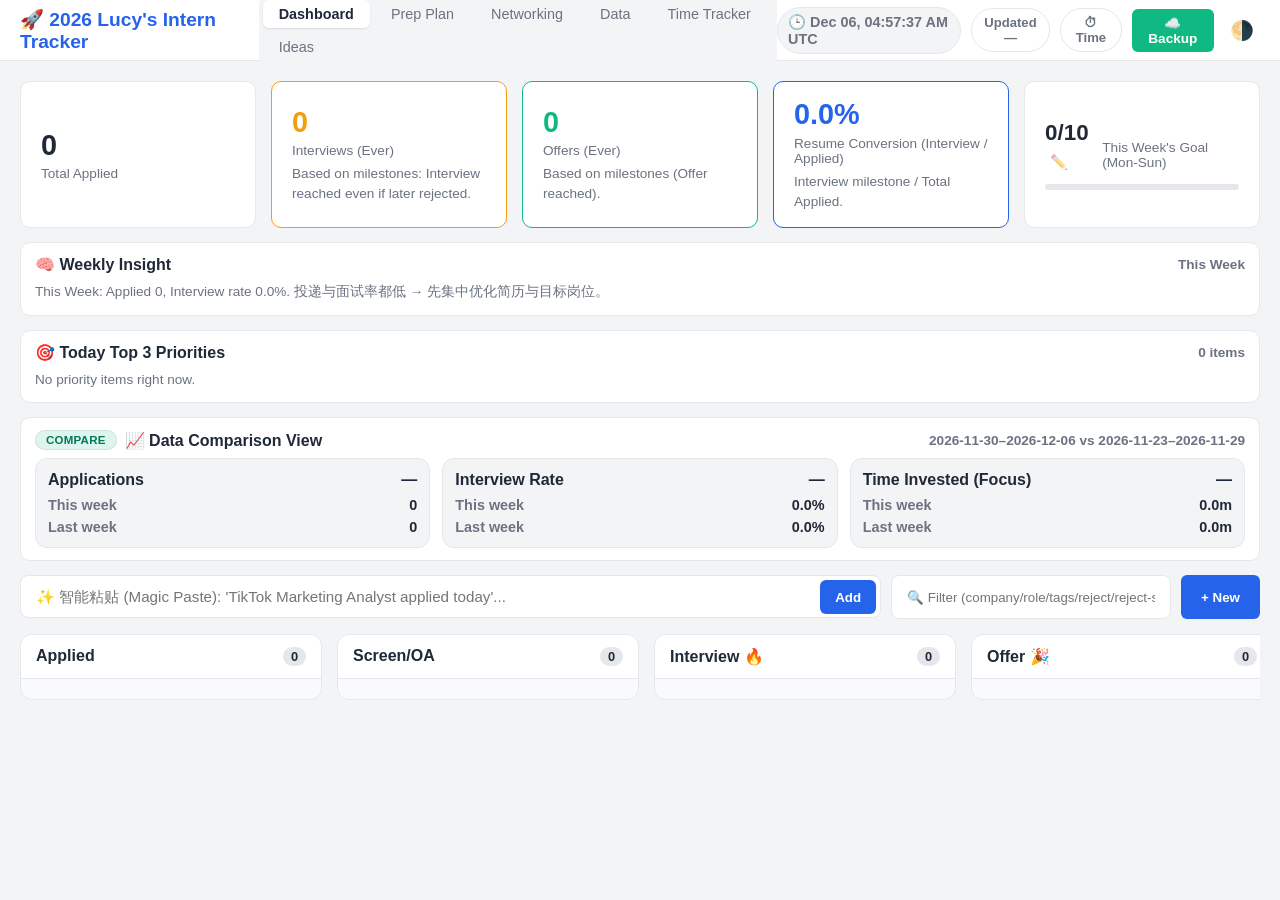
==== index.html @ a243bc4a "Add files via upload" ====
<!DOCTYPE html>
<html lang="zh-CN">
<head>
  <meta charset="UTF-8" />
  <meta name="viewport" content="width=device-width, initial-scale=1.0, maximum-scale=1.0, user-scalable=no" />
  <title>2026 Lucy's Intern Tracker (Pro Edition)</title>
  <style>
    :root {
      --primary: #2563eb;
      --primary-hover: #1d4ed8;
      --bg: #f3f4f6;
      --card-bg: #ffffff;
      --text-main: #1f2937;
      --text-sub: #6b7280;
      --border: #e5e7eb;
      --success: #10b981;
      --danger: #ef4444;
      --warning: #f59e0b;
      --column-bg: #f9fafb;
      --input-bg: #ffffff;
      --pill: #eef2ff;
      --pill-text: #3730a3;
    }

    [data-theme="dark"] {
      --primary: #3b82f6;
      --primary-hover: #60a5fa;
      --bg: #111827;
      --card-bg: #1f2937;
      --text-main: #f9fafb;
      --text-sub: #9ca3af;
      --border: #374151;
      --column-bg: #111827;
      --input-bg: #374151;
      --pill: #1f2a44;
      --pill-text: #c7d2fe;
    }

    body {
      font-family: -apple-system, BlinkMacSystemFont, "Segoe UI", Roboto, Helvetica, Arial, sans-serif;
      margin: 0;
      padding: 0;
      background-color: var(--bg);
      color: var(--text-main);
      height: 100vh;
      display: flex;
      flex-direction: column;
    }

    header {
      background-color: var(--card-bg);
      border-bottom: 1px solid var(--border);
      padding: 0 20px;
      height: 60px;
      display: flex;
      align-items: center;
      justify-content: space-between;
      flex-shrink: 0;
    }
    .logo {
      font-weight: 800;
      color: var(--primary);
      font-size: 1.2rem;
      display: flex;
      align-items: center;
      gap: 8px;
    }
    .nav-center {
      display: flex;
      gap: 5px;
      background: var(--bg);
      padding: 4px;
      border-radius: 8px;
      flex-wrap: wrap;
    }
    .nav-btn {
      background: none;
      border: none;
      padding: 6px 16px;
      border-radius: 6px;
      color: var(--text-sub);
      font-weight: 500;
      cursor: pointer;
      font-size: 0.9rem;
    }
    .nav-btn.active {
      background: var(--card-bg);
      color: var(--text-main);
      box-shadow: 0 1px 2px rgba(0, 0, 0, 0.1);
      font-weight: 700;
    }

    .header-right {
      display: flex;
      gap: 10px;
      align-items: center;
    }
    .backup-btn {
      background: var(--success);
      color: white;
      border: none;
      padding: 6px 12px;
      border-radius: 6px;
      cursor: pointer;
      font-weight: 600;
      font-size: 0.85rem;
      display: flex;
      align-items: center;
      gap: 5px;
    }
    .backup-btn:hover { background: #059669; }
    .theme-btn { background: none; border: none; font-size: 1.2rem; cursor: pointer; }

    main {
      flex: 1;
      overflow-y: auto;
      padding: 20px;
      position: relative;
    }

    .view {
      display: none;
      max-width: 1600px;
      margin: 0 auto;
      min-height: 100%;
      flex-direction: column;
    }
    .view.active { display: flex; animation: fade 0.2s; }
    @keyframes fade { from { opacity: 0; } to { opacity: 1; } }

    /* Dashboard */
    .stats-row {
      display: grid;
      grid-template-columns: repeat(auto-fit, minmax(200px, 1fr));
      gap: 15px;
      margin-bottom: 14px;
      flex-shrink: 0;
    }
    .stat-card {
      background: var(--card-bg);
      padding: 15px 20px;
      border-radius: 10px;
      border: 1px solid var(--border);
      display: flex;
      flex-direction: column;
      justify-content: center;
    }
    .stat-val { font-size: 1.8rem; font-weight: 800; color: var(--text-main); line-height: 1.2; }
    .stat-label { font-size: 0.85rem; color: var(--text-sub); margin-top: 4px; }
    .stat-bar-bg { height: 6px; background: var(--border); border-radius: 3px; margin-top: 10px; overflow: hidden; }
    .stat-bar-fill { height: 100%; background: var(--primary); transition: width 0.5s; }

    .stat-goal-editable { cursor: pointer; transition: opacity 0.2s; }
    .stat-goal-editable:hover { opacity: 0.7; }
    .edit-icon { font-size: 0.9rem; margin-left: 5px; opacity: 0.5; }

    .small-note { font-size: 0.85rem; color: var(--text-sub); margin-top: 6px; line-height: 1.5; }

    .controls-row { display: flex; gap: 10px; margin-bottom: 15px; flex-shrink: 0; flex-wrap: wrap; }
    .magic-input-wrapper { flex: 1; position: relative; min-width: 300px; }
    .magic-input {
      width: 100%;
      padding: 12px 15px;
      padding-right: 100px;
      border-radius: 8px;
      border: 1px solid var(--border);
      background: var(--card-bg);
      color: var(--text-main);
      box-sizing: border-box;
      font-size: 0.95rem;
    }
    .magic-btn {
      position: absolute; right: 5px; top: 5px; bottom: 5px;
      background: var(--primary); color: white; border: none; padding: 0 15px;
      border-radius: 6px; cursor: pointer; font-weight: 600;
    }
    .filter-input {
      padding: 0 15px;
      border-radius: 8px;
      border: 1px solid var(--border);
      background: var(--card-bg);
      color: var(--text-main);
      width: 280px;
      height: 44px;
      box-sizing: border-box;
    }

    .board-container {
      flex: 0 0 auto;
      display: flex;
      gap: 15px;
      overflow-x: auto;
      padding-bottom: 10px;
      align-items: flex-start;
    }
    .board-col {
      min-width: 300px;
      width: 300px;
      background: var(--column-bg);
      border-radius: 12px;
      border: 1px solid var(--border);
      display: flex;
      flex-direction: column;
      max-height: 100%;
    }
    .col-header {
      padding: 12px 15px;
      font-weight: 700;
      display: flex;
      justify-content: space-between;
      border-bottom: 1px solid var(--border);
      background: var(--card-bg);
      border-radius: 12px 12px 0 0;
      position: sticky;
      top: 0;
      z-index: 5;
    }
    .col-badge { background: var(--border); padding: 2px 8px; border-radius: 12px; font-size: 0.8rem; }
    .col-body { padding: 10px; overflow-y: auto; flex: 1; }

    /* Cards */
    .k-card {
      background: var(--card-bg);
      padding: 15px;
      border-radius: 8px;
      border: 1px solid var(--border);
      margin-bottom: 10px;
      box-shadow: 0 1px 2px rgba(0, 0, 0, 0.03);
      cursor: grab;
      transition: transform 0.1s, opacity 0.2s;
      position: relative;
      user-select: none;
    }
    .k-card:hover { transform: translateY(-2px); box-shadow: 0 4px 12px rgba(0,0,0,0.08); z-index: 10; }

    .kc-title { font-weight: 600; font-size: 1rem; margin-bottom: 4px; padding-right: 20px; }
    .kc-role { font-size: 0.85rem; color: var(--text-sub); margin-bottom: 8px; }
    .kc-footer { display: flex; justify-content: space-between; align-items: flex-end; font-size: 0.75rem; color: var(--text-sub); margin-top: 10px; }
    .kc-date-group { display: flex; flex-direction: column; gap: 2px; }
    .kc-date { display: flex; align-items: center; gap: 4px; font-weight: 500; }
    .kc-applied-date { font-size: 0.7rem; color: var(--text-sub); opacity: 0.8; }
    .kc-link { text-decoration: none; color: var(--primary); font-weight: 600; }
    .kc-next {
      margin-top: 8px;
      background: rgba(37, 99, 235, 0.1);
      color: var(--primary);
      padding: 4px 8px;
      border-radius: 4px;
      font-size: 0.75rem;
      display: inline-block;
    }

    .pill-row { display:flex; flex-wrap: wrap; gap:6px; margin-top:8px; }
    .pill {
      display:inline-flex;
      align-items:center;
      gap:6px;
      background: var(--pill);
      color: var(--pill-text);
      border: 1px solid var(--border);
      padding: 2px 8px;
      border-radius: 999px;
      font-size: 0.72rem;
      font-weight: 700;
      line-height: 1.6;
      white-space: nowrap;
    }
    .pill.muted { opacity: 0.85; font-weight: 600; }

    /* Urgent */
    @keyframes pulse-red {
      0% { box-shadow: 0 0 0 0 rgba(239, 68, 68, 0.4); border-color: #ef4444; }
      50% { box-shadow: 0 0 0 4px rgba(239, 68, 68, 0.1); border-color: #ef4444; }
      100% { box-shadow: 0 0 0 0 rgba(239, 68, 68, 0); border-color: var(--border); }
    }
    .k-card.urgent {
      animation: pulse-red 2s infinite;
      border-left: 4px solid #ef4444;
      background-color: #fef2f2;
    }
    .urgent-badge {
      position: absolute;
      top: -10px;
      right: -5px;
      background: #ef4444;
      color: white;
      font-size: 0.7rem;
      font-weight: 800;
      padding: 2px 8px;
      border-radius: 10px;
      box-shadow: 0 2px 4px rgba(0,0,0,0.2);
      z-index: 20;
    }

    /* Ghosted */
    .k-card.ghosted {
      opacity: 0.6;
      background-color: #f9fafb;
      border: 1px dashed var(--border);
    }
    .follow-up-hint {
      display: block;
      margin-top: 6px;
      padding-top: 6px;
      border-top: 1px dashed var(--border);
      color: var(--primary);
      font-size: 0.75rem;
      font-weight: 700;
    }

    /* Panels */
    .reminder-panel{
      background: var(--card-bg);
      border: 1px solid var(--border);
      border-radius: 10px;
      padding: 12px 14px;
      margin-bottom: 14px;
      display: none;
    }
    .reminder-header{
      display:flex;
      justify-content:space-between;
      align-items:center;
      font-weight: 800;
      margin-bottom: 8px;
    }
    .reminder-count{
      color: var(--text-sub);
      font-weight: 700;
      font-size: 0.85rem;
    }
    .reminder-item{
      display:flex;
      justify-content:space-between;
      gap:10px;
      padding:10px;
      border: 1px solid var(--border);
      background: var(--bg);
      border-radius: 10px;
      margin-top: 8px;
    }
    .reminder-title{ font-weight:800; }
    .reminder-sub{ color: var(--text-sub); font-size: 0.85rem; margin-top: 2px; line-height: 1.35; }
    .mini-btn{
      border:1px solid var(--border);
      background: var(--card-bg);
      padding: 6px 10px;
      border-radius: 6px;
      cursor:pointer;
      font-weight:700;
      font-size: 0.82rem;
      height: 32px;
    }
    .mini-btn:hover{ border-color: var(--primary); color: var(--primary); }
    .mini-btn.danger{
      border-color: var(--danger);
      color: var(--danger);
      background: rgba(239,68,68,0.06);
    }
    .mini-btn.danger:hover{ border-color: var(--danger); color: var(--danger); background: rgba(239,68,68,0.12); }

    /* Prep Plan */
    .simple-list { max-width: 1000px; margin: 0 auto; padding-bottom: 50px; }
    .prep-card { background: var(--card-bg); border-radius: 8px; padding: 20px; margin-bottom: 15px; border: 1px solid var(--border); }
    .prep-week-header {
      display: flex;
      justify-content: space-between;
      font-weight: bold;
      margin-bottom: 15px;
      font-size: 1.1rem;
      color: var(--primary);
      border-bottom: 1px solid var(--border);
      padding-bottom: 8px;
    }
    .task-row {
      display: flex;
      align-items: center;
      gap: 10px;
      margin-bottom: 10px;
      padding: 8px;
      background: var(--bg);
      border-radius: 8px;
      border: 1px solid transparent;
      transition: all 0.2s;
    }
    .task-row:hover { border-color: var(--border); background: #f0fdf4; }
    .task-row.done { opacity: 0.6; background: var(--bg); }
    .task-row.done .task-input { text-decoration: line-through; color: var(--text-sub); }
    .task-cb { cursor: pointer; width: 18px; height: 18px; margin-right: 5px; flex-shrink: 0; }
    .task-input {
      flex: 1;
      border: 1px solid transparent;
      background: transparent;
      color: var(--text-main);
      font-size: 0.95rem;
      font-family: inherit;
      padding: 4px;
    }
    .task-input:focus { outline: none; border-bottom: 1px solid var(--primary); background: var(--card-bg); }
    .task-actions { display: flex; gap: 5px; opacity: 0.7; }
    .task-row:hover .task-actions { opacity: 1; }
    .icon-btn {
      border: 1px solid var(--border);
      background: var(--card-bg);
      cursor: pointer;
      padding: 4px 8px;
      border-radius: 4px;
      font-size: 0.8rem;
      display: flex;
      align-items: center;
      gap: 4px;
    }
    .icon-btn:hover { background: #eff6ff; color: var(--primary); border-color: var(--primary); }
    .icon-btn.delete:hover { background: #fef2f2; color: var(--danger); border-color: var(--danger); }

    /* Networking */
    .net-grid { display: grid; grid-template-columns: 1fr; gap: 15px; }
    .net-card {
      background: var(--card-bg);
      border: 1px solid var(--border);
      border-radius: 10px;
      padding: 20px;
      display: flex;
      justify-content: space-between;
      align-items: flex-start;
    }
    .net-info h3 { margin: 0 0 5px 0; font-size: 1.1rem; }
    .net-info p { margin: 0 0 5px 0; color: var(--text-sub); font-size: 0.9rem; }
    .net-tag {
      display: inline-block;
      background: var(--bg);
      padding: 3px 8px;
      border-radius: 4px;
      font-size: 0.8rem;
      border: 1px solid var(--border);
      margin-right: 5px;
    }
    .net-date { color: var(--text-sub); font-size: 0.85rem; margin-top: 8px; }
    .net-next { color: var(--primary); font-weight: 600; font-size: 0.9rem; margin-top: 4px; display: block; }
    .net-notes {
      background: var(--bg);
      padding: 10px;
      border-radius: 6px;
      margin-top: 10px;
      font-size: 0.9rem;
      color: var(--text-main);
      white-space: pre-wrap;
      line-height: 1.5;
    }

    /* Modal */
    .modal-overlay {
      position: fixed; top: 0; left: 0; width: 100%; height: 100%;
      background: rgba(0,0,0,0.5); z-index: 1000; display: none;
      justify-content: center; align-items: flex-start; padding-top: 50px;
    }
    .modal {
      background: var(--card-bg); width: 720px; max-width: 92%;
      border-radius: 12px; padding: 25px;
      box-shadow: 0 10px 25px rgba(0,0,0,0.1);
      max-height: 85vh; overflow-y: auto;
    }
    .form-grid { display: grid; grid-template-columns: 1fr 1fr; gap: 15px; }
    .form-group { margin-bottom: 15px; }
    .form-group.full { grid-column: span 2; }
    label { display: block; margin-bottom: 6px; font-weight: 500; font-size: 0.9rem; color: var(--text-sub); }
    input, select, textarea {
      width: 100%;
      padding: 10px;
      border-radius: 6px;
      border: 1px solid var(--border);
      background: var(--bg);
      color: var(--text-main);
      box-sizing: border-box;
      font-family: inherit;
    }
    textarea { resize: vertical; min-height: 90px; }
    .btn { padding: 10px 20px; border-radius: 6px; border: none; cursor: pointer; font-weight: 600; height: 44px; }
    .btn-primary { background: var(--primary); color: white; }
    .btn-ghost { background: transparent; color: var(--text-sub); border: 1px solid var(--border); }
    .btn-danger { background: rgba(239,68,68,0.1); color: var(--danger); }
    .hint-text { font-size: 0.8rem; color: var(--text-sub); margin-top: 4px; }

    /* A/B Summary */
    .ab-grid { display:grid; grid-template-columns: repeat(auto-fit, minmax(220px, 1fr)); gap: 12px; margin-top: 12px; }
    .ab-card {
      background: var(--bg);
      border: 1px solid var(--border);
      border-radius: 10px;
      padding: 12px;
    }
    .ab-title { font-weight: 800; margin-bottom: 6px; }
    .ab-metric { font-size: 0.9rem; color: var(--text-sub); display:flex; justify-content:space-between; gap:8px; }
    .ab-metric b { color: var(--text-main); }

    .divider { height:1px; background: var(--border); margin: 12px 0; }

    /* JD match box */
    .match-wrap{
      background: var(--bg);
      border: 1px solid var(--border);
      border-radius: 10px;
      padding: 12px;
    }
    .match-top{ display:flex; justify-content:space-between; align-items:center; margin-bottom:8px; }
    .match-score{ font-weight: 800; color: var(--primary); }
    .match-bar-bg{ height: 8px; background: var(--border); border-radius: 999px; overflow:hidden; }
    .match-bar-fill{ height: 100%; width: 0%; background: var(--primary); transition: width 0.25s; }
    .missing-tags{ display:flex; gap:6px; flex-wrap:wrap; margin-top:8px; }
    .missing-tag{
      border: 1px dashed var(--border);
      border-radius: 999px;
      padding: 3px 8px;
      font-size: 0.75rem;
      font-weight: 700;
      color: var(--text-sub);
      background: transparent;
    }

    /* Simple table in settings */
    .simple-table{
      width:100%;
      border-collapse:separate;
      border-spacing:0;
      overflow:hidden;
      border:1px solid var(--border);
      border-radius:10px;
      background:var(--card-bg);
      margin-top: 10px;
    }
    .simple-table th, .simple-table td{
      padding:10px 12px;
      border-bottom:1px solid var(--border);
      font-size:0.9rem;
      text-align:left;
      vertical-align:top;
    }
    .simple-table th{ background:var(--bg); color:var(--text-sub); font-weight:800; }
    .simple-table tr:last-child td{ border-bottom:none; }

    .cond-hidden{ display:none; }

    .header-clock{
      font-weight: 800;
      color: var(--text-sub);
      font-size: 0.9rem;
      padding: 6px 10px;
      border: 1px solid var(--border);
      border-radius: 999px;
      background: var(--bg);
    }
    .header-pill{
      border: 1px solid var(--border);
      background: var(--card-bg);
      padding: 6px 10px;
      border-radius: 999px;
      cursor: pointer;
      font-weight: 800;
      font-size: 0.82rem;
      color: var(--text-sub);
    }
    .header-pill:hover{
      border-color: var(--primary);
      color: var(--primary);
    }

    .k-card.rejected{
      opacity: 0.78;
      border-style: dashed;
    }
    .k-card.rejected:hover{
      opacity: 0.92;
    }

    .ms-wrap{
      border: 1px solid var(--border);
      background: var(--bg);
      border-radius: 10px;
      padding: 10px;
    }
    .ms-row{
      display: grid;
      grid-template-columns: 18px 120px 1fr;
      gap: 10px;
      align-items: center;
      padding: 6px 2px;
    }
    .ms-row input[type="date"]{ height: 38px; }
    .ms-row .ms-label{
      font-weight: 800;
      color: var(--text-main);
      font-size: 0.9rem;
    }

    /* ===== Time Tracker Page ===== */
    .time-wrap{
      display:grid;
      grid-template-columns: 1.1fr 1fr;
      gap: 18px;
    }
    .time-card{
      background: var(--card-bg);
      border: 1px solid var(--border);
      border-radius: 12px;
      padding: 16px;
    }
    .time-title{
      font-size: 1.2rem;
      font-weight: 900;
      margin: 0 0 8px 0;
    }
    .time-sub{ color: var(--text-sub); font-size: 0.9rem; margin-bottom: 14px; }
    .mode-tabs{
      display:flex; gap:8px; margin-bottom: 12px;
      background: var(--bg); padding: 4px; border-radius: 10px;
    }
    .mode-btn{
      border: none; background: transparent; padding: 8px 12px; border-radius: 8px;
      font-weight: 700; cursor:pointer; color: var(--text-sub);
    }
    .mode-btn.active{
      background: var(--card-bg);
      color: var(--text-main);
      box-shadow: 0 1px 2px rgba(0,0,0,0.1);
    }
    .time-grid{
      display:grid; grid-template-columns: 1fr 1fr; gap: 10px;
    }
    .time-kpi{
      display:flex; justify-content:space-between; gap:10px; padding: 10px;
      border: 1px solid var(--border); border-radius: 10px; background: var(--bg);
      font-weight: 800;
    }
    .time-actions{
      display:flex; gap:8px; flex-wrap: wrap; margin-top: 8px;
    }
    .time-actions .btn{ height: 40px; padding: 0 12px; }
    .time-edit-row{
      display:grid; grid-template-columns: 1.1fr 0.8fr 0.8fr 0.9fr 0.9fr 1.1fr 1fr 70px 80px;
      gap: 8px; align-items:center;
    }
    .time-edit-row input, .time-edit-row select{
      height: 34px; padding: 6px 8px; font-size: 0.82rem;
    }
    .chart-card{
      background: var(--card-bg); border:1px solid var(--border); border-radius:12px; padding: 16px;
    }
    .chart-head{
      display:flex; justify-content:space-between; align-items:center; margin-bottom: 8px; gap: 10px;
    }
    .chart-tabs{
      display:flex; gap:6px; background: var(--bg); padding: 4px; border-radius: 10px;
    }
    .chart-btn{
      border:none; background: transparent; padding: 6px 10px; border-radius: 8px; cursor: pointer;
      font-weight: 700; color: var(--text-sub);
    }
    .chart-btn.active{
      background: var(--card-bg); color: var(--text-main); box-shadow: 0 1px 2px rgba(0,0,0,0.1);
    }
    .chart-box{
      border: 1px dashed var(--border);
      border-radius: 12px;
      background: var(--bg);
      padding: 10px;
      min-height: 260px;
    }
    .chart-legend{
      display:flex; gap:8px; flex-wrap: wrap; margin-top: 10px;
    }
    .legend-item{
      display:flex; align-items:center; gap:6px; font-size: 0.82rem;
      border:1px solid var(--border); padding:4px 8px; border-radius: 999px; background: var(--card-bg);
    }
    .legend-dot{
      width: 10px; height: 10px; border-radius: 999px; display:inline-block;
    }
    .chart-detail{
      margin-top: 10px;
      background: var(--card-bg);
      border: 1px solid var(--border);
      border-radius: 10px;
      padding: 10px;
      font-size: 0.9rem;
      font-weight: 700;
    }
    .report-box{
      width:100%;
      height:140px;
      margin-top:10px;
      border:1px solid var(--border);
      border-radius:10px;
      padding:10px;
      background: var(--bg);
      font-family: inherit;
      font-size: 0.9rem;
      color: var(--text-main);
      resize: vertical;
    }

    .session-filter{
      display:flex;
      justify-content:space-between;
      align-items:flex-end;
      gap:10px;
      flex-wrap: wrap;
      margin: 6px 0 12px;
    }
    .filter-tabs{
      display:flex; gap:6px; background: var(--bg); padding:4px; border-radius: 10px;
    }
    .filter-btn{
      border:none; background: transparent; padding: 6px 10px; border-radius: 8px; cursor: pointer;
      font-weight: 700; color: var(--text-sub);
    }
    .filter-btn.active{
      background: var(--card-bg); color: var(--text-main); box-shadow: 0 1px 2px rgba(0,0,0,0.1);
    }
    .filter-inputs{
      display:flex; gap:10px; flex-wrap:wrap; align-items:flex-end;
    }
    .session-day{
      font-weight: 900;
      margin: 10px 0 6px;
      color: var(--text-sub);
    }

    .idea-form{
      display:grid;
      grid-template-columns: 1fr 1fr;
      gap: 10px;
    }
    .idea-form textarea{
      grid-column: span 2;
      min-height: 90px;
    }
    .idea-actions{
      grid-column: span 2;
      display:flex;
      gap:8px;
      justify-content:flex-end;
    }
    .idea-list{
      margin-top:10px;
      display:flex;
      flex-direction:column;
      gap:8px;
    }
    .idea-item{
      background: var(--bg);
      border: 1px solid var(--border);
      border-radius: 10px;
      padding: 10px;
    }
    .idea-meta{
      display:flex;
      justify-content:space-between;
      font-size: 0.82rem;
      color: var(--text-sub);
      margin-bottom: 6px;
    }
    .idea-tag{
      font-weight: 900;
      color: var(--primary);
    }
.idea-body{
  margin-top: 6px;
  white-space: pre-wrap;
  line-height: 1.55;
}
.idea-body.collapsed{
  max-height: 110px;
  overflow: hidden;
  position: relative;
}
.idea-body.collapsed:after{
  content:'';
  position:absolute;
  left:0; right:0; bottom:0;
  height: 44px;
  background: linear-gradient(180deg, rgba(0,0,0,0), var(--bg));
}
.idea-toggle{
  margin-top: 8px;
  color: var(--primary);
  font-weight: 900;
  cursor: pointer;
  display:inline-flex;
  gap:6px;
  align-items:center;
  user-select:none;
}
.idea-badges{ display:flex; gap:6px; align-items:center; flex-wrap:wrap; }
.badge{
  display:inline-flex;
  align-items:center;
  gap:6px;
  font-size: 0.72rem;
  font-weight: 900;
  padding: 2px 8px;
  border-radius: 999px;
  border: 1px solid var(--border);
  background: var(--card-bg);
}
.badge.archived{ background: rgba(107,114,128,0.12); color: var(--text-sub); }
.badge.done{ background: rgba(16,185,129,0.12); color: var(--success); border-color: rgba(16,185,129,0.25); 
}
    .tag-list{
      display:flex;
      flex-wrap:wrap;
      gap:6px;
      margin-top:8px;
    }
    .tag-pill{
      display:inline-flex;
      align-items:center;
      gap:6px;
      border:1px solid var(--border);
      background: var(--card-bg);
      padding: 2px 8px;
      border-radius: 999px;
      font-size: 0.78rem;
      font-weight: 800;
    }
    .tag-pill button{
      border:none;
      background: transparent;
      cursor:pointer;
      font-weight: 900;
      color: var(--danger);
      line-height: 1;
    }
    .tag-pill .edit{
      color: var(--primary);
    }

	/* ====== 3D Buttons ====== */
.btn-3d{
  display:inline-flex;
  align-items:center;
  justify-content:center;
  gap:8px;
  height:38px;
  padding:0 14px;
  border-radius: 10px;
  border: 1px solid rgba(0,0,0,0.12);
  font-weight: 900;
  cursor: pointer;
  user-select: none;
  box-shadow: 0 6px 0 rgba(0,0,0,0.14), 0 10px 18px rgba(0,0,0,0.12);
  transform: translateY(0);
  transition: transform 0.08s ease, box-shadow 0.08s ease, filter 0.12s ease;
}
.btn-3d:hover{ filter: brightness(1.03); }
.btn-3d:active{
  transform: translateY(3px);
  box-shadow: 0 3px 0 rgba(0,0,0,0.16), 0 7px 14px rgba(0,0,0,0.12);
}
.btn-3d-primary{
  background: linear-gradient(180deg, #3b82f6, #2563eb);
  color: #fff;
}


    @media (max-width: 980px){
      .time-wrap{ grid-template-columns: 1fr; }
      .idea-form{ grid-template-columns: 1fr; }
      .idea-form textarea, .idea-actions{ grid-column: span 1; }
    }

	/* ====== Ideas: search / status / collapse ====== */
.idea-toolbar{
  display:flex;
  gap:10px;
  align-items:center;
  flex-wrap:wrap;
  margin: 10px 0 12px;
}
.idea-filter-input{
  flex: 1;
  min-width: 220px;
  height: 38px;
  padding: 0 12px;
  border-radius: 10px;
  border: 1px solid var(--border);
  background: var(--card-bg);
  color: var(--text-main);
  box-sizing: border-box;
}
.idea-filter-select{
  height: 38px;
  padding: 0 10px;
  border-radius: 10px;
  border: 1px solid var(--border);
  background: var(--card-bg);
  color: var(--text-main);
}


/* ====== Visual Tags (Dashboard) ====== */
.viz-tag{
  display:inline-flex;
  align-items:center;
  justify-content:center;
  padding: 3px 10px;
  border-radius: 999px;
  font-size: 0.72rem;
  font-weight: 900;
  letter-spacing: .02em;
  border:1px solid rgba(0,0,0,0.08);
}
.viz-blue{ background: rgba(37,99,235,0.12); color: var(--primary); }
.viz-purple{ background: rgba(139,92,246,0.14); color: #6d28d9; }
.viz-amber{ background: rgba(245,158,11,0.14); color: #b45309; }
.viz-red{ background: rgba(239,68,68,0.14); color: #b91c1c; }
.viz-green{ background: rgba(16,185,129,0.14); color: #047857; }

/* Comparison cards */
.compare-grid{ display:grid; grid-template-columns: repeat(auto-fit, minmax(220px,1fr)); gap:12px; margin-top: 8px; }
.compare-card{ background: var(--bg); border:1px solid var(--border); border-radius: 12px; padding: 12px; }
.compare-title{ display:flex; align-items:center; justify-content:space-between; gap:10px; font-weight: 900; }
.compare-rows{ margin-top: 8px; display:grid; gap:6px; }
.compare-row{ display:flex; justify-content:space-between; font-weight:800; font-size: 0.9rem; }
.compare-row span{ color: var(--text-sub); font-weight:700; }
.compare-delta{ font-weight: 900; }
.compare-delta.up{ color: var(--success); }
.compare-delta.down{ color: var(--danger); }
  </style>
</head>
<body>
<header>
  <div class="logo">🚀 2026 Lucy's Intern Tracker</div>
  <div class="nav-center">
    <button class="nav-btn active" onclick="switchView('board', event)">Dashboard</button>
    <button class="nav-btn" onclick="switchView('prep', event)">Prep Plan</button>
    <button class="nav-btn" onclick="switchView('networking', event)">Networking</button>
    <button class="nav-btn" onclick="switchView('settings', event)">Data</button>
    <button class="nav-btn" onclick="switchView('time', event)">Time Tracker</button>
    <button class="nav-btn" onclick="switchView('ideas', event)">Ideas</button>
  </div>

  <div class="header-right">
    <span class="header-clock" id="live-clock">--:--</span>

    <button class="header-pill" id="last-updated-btn" onclick="showLastUpdated()" title="Click for exact timestamp">
      Updated —
    </button>

    <button class="header-pill" onclick="switchView('time', event)" title="Open Time Tracker">
      ⏱ Time
    </button>

    <button class="backup-btn" onclick="exportData()" title="Click to download a backup file">☁️ Backup</button>
    <button class="theme-btn" onclick="toggleTheme()">🌗</button>
  </div>
</header>

<main>
  <div id="view-board" class="view active">
    <div class="stats-row">
      <div class="stat-card">
        <div class="stat-val" id="stat-applied">0</div>
        <div class="stat-label">Total Applied</div>
      </div>

      <div class="stat-card" style="border-color: var(--warning)">
        <div class="stat-val" style="color:var(--warning)" id="stat-interview">0</div>
        <div class="stat-label">Interviews (Ever)</div>
        <div class="small-note">Based on milestones: Interview reached even if later rejected.</div>
      </div>

      <div class="stat-card" style="border-color: var(--success)">
        <div class="stat-val" style="color:var(--success)" id="stat-offer">0</div>
        <div class="stat-label">Offers (Ever)</div>
        <div class="small-note">Based on milestones (Offer reached).</div>
      </div>

      <div class="stat-card" style="border-color: var(--primary)">
        <div class="stat-val" style="color:var(--primary)" id="stat-conv">0%</div>
        <div class="stat-label">Resume Conversion (Interview / Applied)</div>
        <div class="small-note">Interview milestone / Total Applied.</div>
      </div>

      <div class="stat-card">
        <div style="display:flex; justify-content:space-between; align-items:flex-end;">
          <div class="stat-val stat-goal-editable" style="font-size:1.4rem" id="stat-week" title="点击修改周目标 (Click to edit)">0/10 <span class="edit-icon">✏️</span></div>
          <div class="stat-label" style="margin-bottom:4px">This Week's Goal (Mon-Sun)</div>
        </div>
        <div class="stat-bar-bg"><div class="stat-bar-fill" id="stat-bar" style="width:0%"></div></div>
      </div>
    </div>

    <div class="reminder-panel" id="insight-panel">
      <div class="reminder-header">
        <span>🧠 Weekly Insight</span>
        <span class="reminder-count" id="insight-period">This Week</span>
      </div>
      <div class="small-note" id="insight-text">Loading insight...</div>
    </div>

    <div class="reminder-panel" id="priority-panel">
      <div class="reminder-header">
        <span>🎯 Today Top 3 Priorities</span>
        <span class="reminder-count" id="priority-count">0</span>
      </div>
      <div id="priority-list"></div>
    </div>

<div class="reminder-panel" id="compare-panel">
  <div class="reminder-header">
    <div style="display:flex; align-items:center; gap:8px">
      <span class="viz-tag viz-green">COMPARE</span>
      <span>📈 Data Comparison View</span>
    </div>
    <span class="reminder-count" id="compare-period">This Week vs Last Week</span>
  </div>
  <div class="compare-grid" id="compare-grid"></div>
</div>


    <div class="controls-row">
      <div class="magic-input-wrapper">
        <input type="text" id="magic-input" class="magic-input" placeholder="✨ 智能粘贴 (Magic Paste): 'TikTok Marketing Analyst applied today'...">
        <button class="magic-btn" onclick="magicPaste()">Add</button>
      </div>
      <input type="text" id="filter-input" class="filter-input" placeholder="🔍 Filter (company/role/tags/reject/reject-stage/source/track)..." onkeyup="filterBoard(this.value)">
      <button class="btn btn-primary" onclick="openAppModal()">+ New</button>
    </div>

    <div class="board-container">
      <div class="board-col" data-status="Applied"><div class="col-header">Applied <span class="col-badge" id="c-Applied">0</span></div><div class="col-body" id="col-Applied"></div></div>
      <div class="board-col" data-status="Screen"><div class="col-header">Screen/OA <span class="col-badge" id="c-Screen">0</span></div><div class="col-body" id="col-Screen"></div></div>
      <div class="board-col" data-status="Interview"><div class="col-header">Interview 🔥 <span class="col-badge" id="c-Interview">0</span></div><div class="col-body" id="col-Interview"></div></div>
      <div class="board-col" data-status="Offer"><div class="col-header">Offer 🎉 <span class="col-badge" id="c-Offer">0</span></div><div class="col-body" id="col-Offer"></div></div>
      <div class="board-col" data-status="Reject"><div class="col-header">Reject <span class="col-badge" id="c-Reject">0</span></div><div class="col-body" id="col-Reject"></div></div>
    </div>

    <div class="reminder-panel" id="reminder-panel">
      <div class="reminder-header">
        <span>⚡ Auto Reminders</span>
        <span class="reminder-count" id="reminder-count">0</span>
      </div>
      <div id="reminder-list"></div>
      <div class="small-note" style="margin-top:10px">
        Rules: Applied +14d → Follow-up • Interview +24h → Thank-you • Offer +48h → Offer follow-up
      </div>
    </div>
  </div>

  <div id="view-prep" class="view simple-list">
    <div style="text-align:center; margin-bottom:30px;">
      <h2 style="margin-bottom:5px">📅 Weekly Battle Plan</h2>
      <p style="color:var(--text-sub)">Here is your 8-week strategy. Execute and Conquer.</p>
    </div>
    <div id="prep-container"></div>
  </div>

  <div id="view-networking" class="view simple-list">
    <div style="display:flex; justify-content:space-between; align-items:center; margin-bottom:20px;">
      <h2>🤝 Networking Rolodex</h2>
      <button class="btn btn-primary" onclick="openNetModal()">+ Add Contact</button>
    </div>
    <div id="net-container" class="net-grid"></div>
  </div>

  <div id="view-settings" class="view simple-list">
    <div class="prep-card">
      <h3>🧠 Resume Keyword Bank (用于 JD 缺口提示)</h3>
      <p style="color:var(--text-sub); margin-top:6px">
        把你简历里的技能关键词用逗号分隔贴进来（例如：SQL, Python, A/B test, ETL, Looker, Tableau...）
      </p>
      <textarea id="cfg-resume-keywords" placeholder="SQL, Python, Pandas, ETL, Looker, Tableau, A/B test, Attribution, Experimentation..."></textarea>
      <div style="display:flex; justify-content:flex-end; margin-top:10px">
        <button class="btn btn-primary" onclick="saveResumeKeywordConfig()">Save</button>
      </div>
      <div class="small-note">JD 匹配：从 JD 抽取关键词 → 对比你这里的简历关键词 → 给出缺口。</div>
    </div>

    <div class="prep-card">
      <h3>🎯 Track A/B (Data vs Product) Summary</h3>
      <p style="color:var(--text-sub); margin-top:6px">
        每个投递选择 Track：A = Data，B = Product。这里自动统计哪个 Track 更容易出面试（历史 Interview 也计入）。
      </p>
      <div class="ab-grid" id="track-summary"></div>
    </div>

    <div class="prep-card">
      <h3>📮 Source Performance (渠道效果)</h3>
      <p style="color:var(--text-sub); margin-top:6px">Interview = 曾进入 Interview（含被拒）。</p>
      <div id="source-performance"></div>
    </div>

    <div class="prep-card">
      <h3>📊 Interview Funnel (Conversion + Avg Time)</h3>
      <p style="color:var(--text-sub); margin-top:6px">Screen → Interview → Offer 转化率 + 平均耗时。</p>
      <div id="funnel-metrics"></div>
    </div>

    <div class="prep-card">
      <h3>📊 Pipeline Health (平均多久到 OA/面试/Offer + 当前卡点)</h3>
      <p style="color:var(--text-sub); margin-top:6px">基于 Milestones（首次到达时间）+ 当前阶段停留时间。</p>
      <div id="pipeline-health"></div>
      <div class="small-note">提示：你可以在 Application 里手动勾选/取消 Milestones，避免误标 Screen。</div>
    </div>

    <div class="prep-card">
      <h3>🧪 Resume A/B Test Summary</h3>
      <p style="color:var(--text-sub); margin-top:6px">
        Pick “Resume Version” for each application (A/B/Other). We’ll auto-calc performance by version（历史 Interview 也计入）。
      </p>
      <div class="ab-grid" id="ab-summary"></div>
      <div class="divider"></div>
      <div class="small-note">
        Tips: if A has higher Interview rate but lower Offer rate, your resume may be overselling or mismatching role fit.
      </div>
    </div>

    <div class="prep-card">
      <h3>💾 Data Control</h3>
      <p style="color:var(--text-sub)">Export your data regularly to be safe.</p>
      <div style="display:flex; gap:10px; margin-top:10px; flex-wrap:wrap">
        <button class="btn btn-primary" onclick="exportData()">Export JSON</button>
        <input type="file" id="import-file" hidden onchange="importData(this)">
        <button class="btn btn-ghost" onclick="document.getElementById('import-file').click()">Import JSON</button>
        <button class="btn btn-ghost" onclick="googleDriveSync()">Google Drive Sync (Beta)</button>
        <button class="btn btn-danger" onclick="clearData()">Reset All (Load Defaults)</button>
      </div>
    </div>
  </div>

  <!-- ===== Time Tracker Page ===== -->
  <div id="view-time" class="view simple-list">
    <div style="text-align:center; margin-bottom:18px;">
      <h2 style="margin-bottom:6px">⏱ Time Tracker</h2>
      <p style="color:var(--text-sub)">像番茄钟一样专注，也能完整追踪你的时间分布与趋势。</p>
    </div>

    <div class="time-wrap">
      <div class="time-card">
        <div class="time-title">Timer Control</div>
        <div class="time-sub">秒表 + 番茄钟双模式，数据自动记录并可随时编辑。</div>

        <div class="mode-tabs">
          <button class="mode-btn active" id="mode-stopwatch-btn" onclick="switchTimerMode('stopwatch')">Stopwatch</button>
          <button class="mode-btn" id="mode-pomo-btn" onclick="switchTimerMode('pomodoro')">Pomodoro</button>
        </div>

        <div id="stopwatch-panel">
          <div class="time-grid">
            <div>
              <label>Activity</label>
              <select id="timer-activity">
                <option value="Apply">Apply</option>
                <option value="Resume Edit">Resume Edit</option>
                <option value="Networking">Networking</option>
                <option value="Interview Prep">Interview Prep</option>
                <option value="Break">Break</option>
              </select>
            </div>
            <div>
              <label>Tag</label>
              <select id="timer-tag">
                <option value="Deep Work">Deep Work</option>
                <option value="Admin">Admin</option>
                <option value="Learn">Learn</option>
                <option value="Interview Prep">Interview Prep</option>
                <option value="Other">Other</option>
              </select>
            </div>
            <div>
              <label>Related App</label>
              <select id="timer-app"></select>
            </div>
            <div>
              <label>Session Date (YYYY-MM-DD)</label>
              <input type="date" id="timer-date">
            </div>
            <div>
              <label>Output (产出)</label>
              <input type="text" id="timer-output" placeholder="e.g. Applied 3 roles">
            </div>
            <div>
              <label>Status</label>
              <div class="time-kpi">
                <span id="timer-status">Idle</span>
                <span id="timer-elapsed">00:00:00</span>
              </div>
            </div>
          </div>

          <div class="time-actions">
            <button class="btn btn-primary" onclick="timerStart()">Start</button>
            <button class="btn btn-ghost" onclick="timerBreak()">Break</button>
            <button class="btn btn-ghost" onclick="timerResume()">Resume</button>
            <button class="btn btn-danger" onclick="timerStop()">Stop</button>
          </div>

          <div class="small-note" style="margin-top:8px">
            Tip: 选择 app 可记录“每次投递/简历编辑”的开始、结束与 break，占比会自动算。
          </div>
        </div>

        <div id="pomodoro-panel" style="display:none">
          <div class="time-grid">
            <div>
              <label>Focus (min)</label>
              <input type="number" id="pomo-work" min="10" max="120" value="25">
            </div>
            <div>
              <label>Break (min)</label>
              <input type="number" id="pomo-break" min="3" max="30" value="5">
            </div>
            <div>
              <label>Cycles</label>
              <input type="number" id="pomo-cycles" min="1" max="12" value="4">
            </div>
            <div>
              <label>Tag</label>
              <select id="pomo-tag">
                <option value="Deep Work">Deep Work</option>
                <option value="Admin">Admin</option>
                <option value="Learn">Learn</option>
                <option value="Interview Prep">Interview Prep</option>
                <option value="Other">Other</option>
              </select>
            </div>
            <div>
              <label>Output (产出)</label>
              <input type="text" id="pomo-output" placeholder="e.g. Mock interview 1">
            </div>
            <div>
              <label>Status</label>
              <div class="time-kpi">
                <span id="pomo-status">Idle</span>
                <span id="pomo-remaining">25:00</span>
              </div>
            </div>
          </div>

          <div class="time-actions">
            <button class="btn btn-primary" onclick="pomoStart()">Start</button>
            <button class="btn btn-ghost" onclick="pomoPause()">Pause</button>
            <button class="btn btn-ghost" onclick="pomoSkip()">Skip</button>
            <button class="btn btn-danger" onclick="pomoStop()">Stop</button>
          </div>

          <div class="small-note" style="margin-top:8px">
            Pomodoro 自动切换 Focus/Break，并记录到时间数据中。
          </div>
        </div>
      </div>

      <div class="chart-card">
        <div class="chart-head">
          <div>
            <div style="font-weight:900">Time Analytics</div>
            <div class="small-note">点击图上数据点查看详细信息。</div>
          </div>
          <div style="display:flex; gap:8px; align-items:center;">
            <div class="chart-tabs">
              <button class="chart-btn active" id="chart-btn-pie" onclick="setChartType('pie')">Pie</button>
              <button class="chart-btn" id="chart-btn-hist" onclick="setChartType('hist')">Histogram</button>
              <button class="chart-btn" id="chart-btn-line" onclick="setChartType('line')">Line</button>
            </div>
            <div class="chart-tabs">
              <button class="chart-btn active" id="group-activity" onclick="setPieGroup('activity')">Activity</button>
              <button class="chart-btn" id="group-tag" onclick="setPieGroup('tag')">Tag</button>
            </div>
          </div>
        </div>

        <div class="time-grid" style="margin-bottom:10px">
          <div>
            <label>From</label>
            <input type="date" id="time-start-date">
          </div>
          <div>
            <label>To</label>
            <input type="date" id="time-end-date">
          </div>
        </div>

        <div class="chart-box" id="time-chart"></div>
        <div class="chart-legend" id="time-legend"></div>
        <div class="chart-detail" id="time-chart-detail">Click a bar/point to see details.</div>
      </div>
    </div>

    <div class="time-card" style="margin-top:18px">
      <div style="display:flex; justify-content:space-between; align-items:center; gap:10px;">
        <div>
          <div class="time-title">Sessions (Editable)</div>
          <div class="time-sub">你可以随时修改日期和开始/结束时间，统计会自动更新。</div>
        </div>
        <button class="btn btn-ghost" style="height:40px" onclick="mergeShortSessions()">Merge &lt; 3m</button>
      </div>

      <div class="session-filter">
      <div class="filter-tabs">
  <button class="filter-btn active" id="filter-btn-day" onclick="setSessionFilterMode('day')">Day</button>
  <button class="filter-btn" id="filter-btn-week" onclick="setSessionFilterMode('week')">Week</button>
  <button class="filter-btn" id="filter-btn-month" onclick="setSessionFilterMode('month')">Month</button>
  <button class="filter-btn" id="filter-btn-year" onclick="setSessionFilterMode('year')">Year</button>
  <button class="filter-btn" id="filter-btn-all" onclick="setSessionFilterMode('all')">All</button>
</div>
        <div class="filter-inputs">
          <div id="filter-day-box">
            <label>Date</label>
            <input type="date" id="session-day">
          </div>
          <div id="filter-week-box" style="display:none">
            <label>Week</label>
            <input type="week" id="session-week">
          </div>
<div id="filter-month-box" style="display:none">
  <label>Month</label>
  <input type="month" id="session-month">
</div>
<div id="filter-year-box" style="display:none">
  <label>Year</label>
  <input type="number" id="session-year" min="2000" max="2100" step="1">
</div>
          <div>
            <label>Sort</label>
            <select id="session-sort">
              <option value="time-asc">Time ↑</option>
              <option value="time-desc">Time ↓</option>
            </select>
          </div>
        </div>
      </div>

      <div id="time-sessions"></div>
    </div>

    <div class="time-card" style="margin-top:18px">
      <div class="time-title">Quick Report</div>
      <div class="time-sub">一键生成日报 / 周报（专注时间、最长连续、Top3 活动 + 产出/时间）。</div>
      <div class="time-actions">
        <button class="btn btn-primary" onclick="generateReport('today')">Generate Today</button>
        <button class="btn btn-ghost" onclick="generateReport('week')">Generate This Week</button>
        <button class="btn btn-ghost" onclick="copyReport()">Copy</button>
      </div>
      <textarea id="report-output" class="report-box" placeholder="Report will appear here..." readonly></textarea>
    </div>
  </div>

  <!-- ===== Ideas Page ===== -->
  <div id="view-ideas" class="view simple-list">
    <div style="text-align:center; margin-bottom:18px;">
      <h2 style="margin-bottom:6px">💡 Ideas Vault</h2>
      <p style="color:var(--text-sub)">记录灵感、复盘、下一步行动。</p>
    </div>

    <div class="prep-card">
      <h3>➕ Add / Edit Idea</h3>
      <input type="hidden" id="idea-id">
      <div class="idea-form">
        <div>
          <label>Date</label>
          <input type="date" id="idea-date">
        </div>
        <div>
          <label>Tag</label>
          <select id="idea-tag"></select>
          <div style="display:flex; gap:6px; margin-top:6px">
            <input type="text" id="idea-tag-new" placeholder="New tag">
            <button class="btn-3d btn-3d-primary" onclick="addIdeaTag()">Add Tag</button>
          </div>
        </div>
        <div>
          <label>Title</label>
          <input type="text" id="idea-title" placeholder="一句话标题">
        </div>
        <div>
          <label>Summary</label>
          <input type="text" id="idea-summary" placeholder="简短说明">
        </div>
        <textarea id="idea-content" placeholder="详细内容 / 复盘 / 思路..."></textarea>
        <textarea id="idea-review" placeholder="复盘 / Learnings"></textarea>
        <textarea id="idea-next" placeholder="下一步 / Action Items"></textarea>
        <div class="idea-actions">
          <button class="btn btn-primary" onclick="saveIdea()">Save</button>
          <button class="btn btn-ghost" onclick="clearIdeaForm()">Clear</button>
        </div>
      </div>

      <div style="margin-top:12px">
        <div style="font-weight:800">Tags</div>
        <div class="tag-list" id="idea-tag-list"></div>
      </div>
    </div>

    <div class="prep-card">
      <h3>📚 Idea List</h3>
	<div class="idea-toolbar">
  <input id="idea-search" class="idea-filter-input"
         placeholder="🔎 Search (title/summary/content)..." oninput="onIdeaFilterChange()">

  <select id="idea-filter-tag" class="idea-filter-select" onchange="onIdeaFilterChange()"></select>

  <select id="idea-filter-status" class="idea-filter-select" onchange="onIdeaFilterChange()">
    <option value="active">Active</option>
    <option value="done">Completed</option>
    <option value="archived">Archived</option>
    <option value="all">All</option>
  </select>

  <select id="idea-sort" class="idea-filter-select" onchange="onIdeaFilterChange()">
    <option value="date-desc">Newest</option>
    <option value="date-asc">Oldest</option>
    <option value="title-asc">Title A→Z</option>
  </select>

  <button class="btn btn-ghost" style="height:38px" onclick="clearIdeaFilters()">Clear</button>
</div>
      <div id="idea-list" class="idea-list"></div>
    </div>
  </div>
</main>

<!-- App Modal -->
<div class="modal-overlay" id="modal-app">
  <div class="modal">
    <h3 style="margin-bottom:20px" id="app-modal-title">Application</h3>
    <input type="hidden" id="app-id">

    <div class="form-grid">
      <div class="form-group"><label>Company *</label><input id="app-co" placeholder="e.g. Google"></div>
      <div class="form-group"><label>Role Title *</label><input id="app-role" placeholder="e.g. Data Analyst"></div>

      <div class="form-group">
        <label>Status</label>
        <select id="app-status" onchange="syncRejectUI()">
          <option value="Applied">Applied</option>
          <option value="Screen">Screen/OA</option>
          <option value="Interview">Interview</option>
          <option value="Offer">Offer</option>
          <option value="Reject">Reject</option>
        </select>
      </div>

      <div class="form-group">
        <label>🎯 Track (A/B): Data / Product</label>
        <select id="app-track">
          <option value="A-Data">A - Data</option>
          <option value="B-Product">B - Product</option>
        </select>
        <div class="hint-text">用于 Track 效果统计（Data vs Product）。</div>
      </div>

      <div class="form-group">
        <label>📮 Source</label>
        <select id="app-source">
          <option value="Company Site">Company Site</option>
          <option value="LinkedIn">LinkedIn</option>
          <option value="Referral">Referral</option>
          <option value="Handshake">Handshake</option>
          <option value="Other">Other</option>
        </select>
      </div>

      <div class="form-group">
        <label>🧾 Resume Version (A/B Test)</label>
        <select id="app-resume">
          <option value="A">A</option>
          <option value="B">B</option>
          <option value="Other">Other</option>
        </select>
        <div class="hint-text">Which resume did you submit for THIS application?</div>
      </div>

      <div class="form-group">
        <label>📅 Date Applied (Fixed)</label>
        <input type="date" id="app-applied-date">
        <div class="hint-text">When you sent the app.</div>
      </div>
      <div class="form-group">
        <label>⚡️ Current Stage Date</label>
        <input type="date" id="app-date">
        <div class="hint-text">Next Interview / Offer / key milestone date.</div>
      </div>

      <div class="form-group full" id="grp-interview-result">
        <label>🎤 Interview Result</label>
        <select id="app-interview-result">
          <option value="pending">Pending / In progress</option>
          <option value="pass">Passed / Next step</option>
          <option value="fail">Failed → Move to Reject</option>
        </select>
        <div class="hint-text">If you choose “Failed”, we auto move it to Reject and set Reject Stage = Interview.</div>
      </div>

      <div class="form-group full"><label>Job Link</label><input id="app-link" placeholder="https://..."></div>
      <div class="form-group full"><label>Next Step / To-Do</label><input id="app-next" placeholder="e.g. Send thank you email"></div>

      <div class="form-group full">
        <label>🏷️ Tags (comma separated)</label>
        <input id="app-tags" placeholder="e.g. Visa, Remote, NYC, Referral, Dream, OA, StartUp">
        <div class="hint-text">Used for filtering + quick scanning.</div>
      </div>

      <div class="form-group full" id="grp-reject-stage">
        <label>🚫 Reject Stage (optional)</label>
        <select id="app-reject-stage">
          <option value="">—</option>
          <option value="Screen">Rejected after: Screen/OA</option>
          <option value="Interview">Rejected after: Interview</option>
          <option value="Offer">Rejected after: Offer</option>
        </select>
        <div class="hint-text">用于区分“简历挂 vs 面试挂”。不填也行：会按 Milestones 推断（Offer>Interview>Screen）。</div>
      </div>

      <div class="form-group full" id="grp-reject-reason">
        <label>🧱 Rejection Reason (optional)</label>
        <input id="app-reject-reason" placeholder="e.g. headcount, role fit, need US citizen, no feedback, OA fail...">
        <div class="hint-text">Write what you know (or your best guess). Helps post-mortems.</div>
      </div>

      <div class="form-group full">
        <label>✅ Milestones (Editable)</label>
        <div class="ms-wrap">
          <div class="ms-row">
            <input type="checkbox" id="ms-screen-cb" onchange="syncMilestoneInputs()">
            <div class="ms-label">Screen/OA</div>
            <input type="date" id="ms-screen-date">
          </div>
          <div class="ms-row">
            <input type="checkbox" id="ms-interview-cb" onchange="syncMilestoneInputs()">
            <div class="ms-label">Interview</div>
            <input type="date" id="ms-interview-date">
          </div>
          <div class="ms-row">
            <input type="checkbox" id="ms-offer-cb" onchange="syncMilestoneInputs()">
            <div class="ms-label">Offer</div>
            <input type="date" id="ms-offer-date">
          </div>
        </div>
        <div class="hint-text">勾选你真实到达的阶段；用于避免误标 “✅ Screen”。</div>
      </div>

      <div class="form-group full">
        <label>Job Description / Notes</label>
        <textarea id="app-desc" placeholder="Paste JD here..."></textarea>
        <div class="hint-text">JD 关键词匹配会基于这段文本自动更新。</div>
      </div>

      <div class="form-group full">
        <div class="match-wrap">
          <div class="match-top">
            <div style="font-weight:800">ATS Keyword Match</div>
            <div class="match-score" id="jd-match-score">0%</div>
          </div>
          <div class="match-bar-bg"><div class="match-bar-fill" id="jd-match-bar"></div></div>
          <div class="small-note" id="jd-missing-text" style="margin-top:8px">Paste JD to see missing keywords.</div>
          <div class="missing-tags" id="jd-missing-tags"></div>
        </div>
      </div>
    </div>

    <div style="display:flex; justify-content:flex-end; gap:10px; margin-top:20px">
      <button class="btn btn-danger" onclick="deleteApp()">Delete</button>
      <button class="btn btn-ghost" onclick="closeModal('modal-app')">Cancel</button>
      <button class="btn btn-primary" onclick="saveApp()">Save</button>
    </div>
  </div>
</div>

<!-- Networking Modal -->
<div class="modal-overlay" id="modal-net">
  <div class="modal">
    <h3 style="margin-bottom:20px" id="net-modal-title">Contact Details</h3>
    <input type="hidden" id="net-id">
    <div class="form-grid">
      <div class="form-group"><label>Name *</label><input id="net-name" placeholder="Name"></div>
      <div class="form-group"><label>Company *</label><input id="net-co" placeholder="Company"></div>
      <div class="form-group full"><label>Field / Specific Area</label><input id="net-field" placeholder="e.g. Marketing Analytics, Product Ops..."></div>
      <div class="form-group full"><label>Conversation Notes</label><textarea id="net-notes" placeholder="Key takeaways, referral status, advice given..."></textarea></div>
      <div class="form-group"><label>Last Contact Date</label><input type="date" id="net-date"></div>
      <div class="form-group"><label>Next Follow-up</label><input type="date" id="net-next"></div>
    </div>
    <div style="display:flex; justify-content:flex-end; gap:10px; margin-top:20px">
      <button class="btn btn-danger" onclick="deleteContact()">Delete</button>
      <button class="btn btn-ghost" onclick="closeModal('modal-net')">Cancel</button>
      <button class="btn btn-primary" onclick="saveContact()">Save</button>
    </div>
  </div>
</div>

<script>
  let db = {
    apps: [],
    contacts: [],
    prep: [],
    config: {
      theme: 'light',
      weeklyGoal: 10,
      resumeKeywords: '',
      lastEditedAt: null,
      ideaTags: ['Idea','Blocker','Win','Learn','Next Action','Review','Report']
    },
    time: { sessions: [], active: null, pomodoro: null, ideas: [] }
  };

  const STORAGE_KEY = 'lucy_tracker_v9';
  const TAG_OPTIONS = ['Deep Work','Admin','Learn','Interview Prep','Other'];
  const VALUE_COMPANIES = ['Google','Meta','Apple','Amazon','Microsoft','OpenAI','Netflix','Nvidia','Tesla','ByteDance','TikTok'];

  const KEYWORD_LIBRARY = [
    "sql","python","pandas","numpy","statistics","experiment","experimentation","a/b test","ab test","ab testing","hypothesis",
    "attribution","conversion","funnel","cohort","retention","segmentation","kpi","dashboard","reporting","insight",
    "etl","pipeline","data pipeline","data warehouse","warehouse","snowflake","bigquery","redshift","spark",
    "airflow","dbt","tableau","looker","lookml","power bi","excel",
    "ga4","google analytics","mixpanel","amplitude","firebase","event tracking","instrumentation",
    "regression","classification","clustering","forecast","time series","causal inference",
    "stakeholder","cross-functional","presentation","storytelling"
  ];

  function ensureMilestones(app){
    if(!app || typeof app !== 'object') return;
    if(!app.milestones || typeof app.milestones !== 'object'){
      app.milestones = { screenAt: null, interviewAt: null, offerAt: null };
    } else {
      if(!('screenAt' in app.milestones)) app.milestones.screenAt = null;
      if(!('interviewAt' in app.milestones)) app.milestones.interviewAt = null;
      if(!('offerAt' in app.milestones)) app.milestones.offerAt = null;
    }
  }

  function hasScreen(app){ ensureMilestones(app); return !!app.milestones.screenAt; }
  function hasInterview(app){ ensureMilestones(app); return !!app.milestones.interviewAt || !!app.milestones.offerAt; }
  function hasOffer(app){ ensureMilestones(app); return !!app.milestones.offerAt; }

  function applyMilestone(app, status, tsISO){
    ensureMilestones(app);
    const ts = tsISO || new Date().toISOString();

    if(status === 'Screen'){
      if(!app.milestones.screenAt) app.milestones.screenAt = ts;
    }
    if(status === 'Interview'){
      if(!app.milestones.interviewAt) app.milestones.interviewAt = ts;
    }
    if(status === 'Offer'){
      if(!app.milestones.offerAt) app.milestones.offerAt = ts;
      if(!app.milestones.interviewAt) app.milestones.interviewAt = ts;
    }
  }

  function highestReachedStage(app){
    ensureMilestones(app);
    if(app.milestones.offerAt) return 'Offer';
    if(app.milestones.interviewAt) return 'Interview';
    if(app.milestones.screenAt) return 'Screen';
    return '';
  }

  function normalizeRejectStage(app){
    if(!app) return;
    if(app.status !== 'Reject') return;

    ensureMilestones(app);

    if(!app.rejectStage){
      const inferred = highestReachedStage(app);
      app.rejectStage = inferred || '';
    }

    const ts = app.rejectedAt || (app.date ? dateOnlyToISO(app.date) : new Date().toISOString());

    if(app.rejectStage === 'Screen') applyMilestone(app, 'Screen', ts);
    if(app.rejectStage === 'Interview') applyMilestone(app, 'Interview', ts);
    if(app.rejectStage === 'Offer') applyMilestone(app, 'Offer', ts);
  }

  function deriveMilestonesFromHistoryIfAny(app){
    if(!app) return;
    ensureMilestones(app);

    if(Array.isArray(app.history) && app.history.length){
      const mapFirst = { Screen: null, Interview: null, Offer: null };
      app.history.forEach(h => {
        const st = (h && h.status) ? h.status : null;
        const ts = (h && h.ts) ? h.ts : null;
        if(!st || !ts) return;
        if(st === 'Screen' && !mapFirst.Screen) mapFirst.Screen = ts;
        if(st === 'Interview' && !mapFirst.Interview) mapFirst.Interview = ts;
        if(st === 'Offer' && !mapFirst.Offer) mapFirst.Offer = ts;
      });

      if(mapFirst.Screen && !app.milestones.screenAt) app.milestones.screenAt = mapFirst.Screen;
      if(mapFirst.Interview && !app.milestones.interviewAt) app.milestones.interviewAt = mapFirst.Interview;
      if(mapFirst.Offer && !app.milestones.offerAt) app.milestones.offerAt = mapFirst.Offer;

      if(app.milestones.offerAt && !app.milestones.interviewAt){
        app.milestones.interviewAt = app.milestones.offerAt;
      }
    }
  }

  function backfillMilestonesFromCurrentStatus(app){
    if(!app) return;
    ensureMilestones(app);
    const ts = (app.date ? dateOnlyToISO(app.date) : new Date().toISOString());
    if(app.status === 'Screen' || app.status === 'Interview' || app.status === 'Offer'){
      applyMilestone(app, app.status, ts);
    }
    if(app.status === 'Reject'){
      normalizeRejectStage(app);
    }
  }

  function onStatusChange(app, oldStatus, newStatus){
    if(!app) return;
    const now = new Date().toISOString();
    app.statusUpdatedAt = now;

    if(newStatus === 'Interview' && !app.interviewResult){
      app.interviewResult = 'pending';
    }

    if(newStatus === 'Screen' || newStatus === 'Interview' || newStatus === 'Offer'){
      applyMilestone(app, newStatus, now);
    }

    if(newStatus === 'Reject'){
      if(!app.rejectedAt) app.rejectedAt = now;
      normalizeRejectStage(app);
    }
  }

  function boardColumnStatus(app){
    const cols = ['Applied','Screen','Interview','Offer','Reject'];
    if(app.status === 'Reject' && app.rejectStage && cols.includes(app.rejectStage)){
      return app.rejectStage;
    }
    return cols.includes(app.status) ? app.status : 'Applied';
  }

  function init() {
    const saved = localStorage.getItem(STORAGE_KEY);
    if (saved) {
      db = JSON.parse(saved);
      normalizeDb();
    } else {
      initPrepDefaults();
      db.config.weeklyGoal = 10;
      db.config.resumeKeywords = '';
      db.config.lastEditedAt = null;
      db.time = { sessions: [], active: null, pomodoro: null, ideas: [] };
      save(true);
    }

    applyTheme(db.config.theme);
    renderBoard();
    renderStats();
    renderReminders();
    renderWeeklyInsight();
    renderPriorityPanel();
    renderCompareView();
    renderHeaderMeta();
    startLiveClock();
  }

  function normalizeDb() {
    if (!db.prep || db.prep.length === 0) initPrepDefaults();
    if (!db.contacts) db.contacts = [];
    if (!db.config) db.config = { theme: 'light', weeklyGoal: 10, resumeKeywords: '', lastEditedAt: null, ideaTags: [] };
    if (!db.config.weeklyGoal) db.config.weeklyGoal = 10;
    if (db.config.resumeKeywords === undefined) db.config.resumeKeywords = '';
    if (db.config.lastEditedAt === undefined) db.config.lastEditedAt = null;

    if (!Array.isArray(db.config.ideaTags) || db.config.ideaTags.length === 0) {
      db.config.ideaTags = ['Idea','Blocker','Win','Learn','Next Action','Review'];
    }

    if (!db.time) db.time = { sessions: [], active: null, pomodoro: null, ideas: [] };
    if (!Array.isArray(db.time.sessions)) db.time.sessions = [];
    if (!Array.isArray(db.time.ideas)) db.time.ideas = [];
    if (db.time.active === undefined) db.time.active = null;

    db.time.ideas = (db.time.ideas || []).map(i => ({
  id: i.id || Date.now().toString(),
  date: i.date || isoToLocalDateStr(i.createdAt || new Date().toISOString()),
  tag: i.tag || 'Idea',
  title: i.title || '',
  summary: i.summary || '',
  content: i.content || '',
  review: i.review || '',
  next: i.next || '',
  createdAt: i.createdAt || new Date().toISOString(),
  updatedAt: i.updatedAt || null,

  archived: !!i.archived,
  completed: !!i.completed,
  archivedAt: i.archivedAt || null,
  completedAt: i.completedAt || null,

  collapsed: (i.collapsed === undefined) ? true : !!i.collapsed,
  reportKey: i.reportKey || null
}));

if(!db.config.ideaTags.includes('Report')) db.config.ideaTags.push('Report');

	db.time.sessions.forEach(s=>{
      if(!s.tag) s.tag = 'Other';
      if(!s.primaryActivity) s.primaryActivity = getPrimaryActivity(s);
      if(!('output' in s)) s.output = '';
    });

    const today = new Date().toISOString().split('T')[0];

    db.apps = (db.apps || []).map(a => {
      const appliedDate = a.appliedDate || a.date || today;

      const app = {
        id: a.id || Date.now().toString(),
        company: a.company || '',
        role: a.role || '',
        status: a.status || 'Applied',
        date: a.date || today,
        appliedDate: appliedDate,
        link: a.link || '',
        nextStep: a.nextStep || '',
        desc: a.desc || '',
        resumeVersion: a.resumeVersion || 'Other',
        tags: Array.isArray(a.tags) ? a.tags : (typeof a.tags === 'string' ? parseTags(a.tags) : []),
        rejectReason: a.rejectReason || '',
        track: a.track || 'A-Data',
        source: a.source || 'Company Site',
        remindersDone: (a.remindersDone && typeof a.remindersDone === 'object') ? a.remindersDone : {},
        rejectStage: a.rejectStage || '',
        milestones: (a.milestones && typeof a.milestones === 'object') ? a.milestones : { screenAt: null, interviewAt: null, offerAt: null },
        statusUpdatedAt: a.statusUpdatedAt || (a.date ? dateOnlyToISO(a.date) : new Date().toISOString()),
        rejectedAt: a.rejectedAt || null,
        interviewResult: a.interviewResult || 'pending'
      };

      if(Array.isArray(a.history) && a.history.length){
        app.history = a.history;
        deriveMilestonesFromHistoryIfAny(app);
        delete app.history;
      }

      ensureMilestones(app);
      backfillMilestonesFromCurrentStatus(app);
      if(app.status === 'Reject') normalizeRejectStage(app);

      return app;
    });

    save(true);
  }

  function save(silent = false) {
    if(!silent){
      db.config.lastEditedAt = new Date().toISOString();
    }
    localStorage.setItem(STORAGE_KEY, JSON.stringify(db));

    if (!silent) {
      renderStats();
      renderReminders();
      renderWeeklyInsight();
      renderPriorityPanel();
      renderHeaderMeta();
     }
      if (document.getElementById('view-board').classList.contains('active')) {
      renderCompareView();

      if (document.getElementById('view-settings').classList.contains('active')) {
        renderABSummary();
        renderTrackSummary();
        renderSourcePerformance();
        renderInterviewFunnel();
        renderPipelineHealth();
        const el = document.getElementById('cfg-resume-keywords');
        if (el) el.value = db.config.resumeKeywords || '';
      }
      if (document.getElementById('view-time').classList.contains('active')) {
        renderTimeView();
      }
      if (document.getElementById('view-ideas').classList.contains('active')) {
        renderIdeas();
      }
    }
  }

  let _clockTimer = null;

  function renderHeaderMeta(){
    updateClockOnce();
    updateLastUpdatedOnce();
  }

  function updateClockOnce(){
    const el = document.getElementById('live-clock');
    if(!el) return;

    const tz = Intl.DateTimeFormat().resolvedOptions().timeZone || 'local';
    const now = new Date();
    const text = now.toLocaleString(undefined, {
      hour: '2-digit',
      minute: '2-digit',
      second: '2-digit',
      month: 'short',
      day: '2-digit',
      timeZoneName: 'short'
    });

    el.textContent = `🕒 ${text}`;
    el.title = `Time zone: ${tz}`;
  }

  function updateLastUpdatedOnce(){
    const btn = document.getElementById('last-updated-btn');
    if(!btn) return;

    if(!db.config.lastEditedAt){
      btn.textContent = 'Updated —';
      return;
    }
    const diffMs = Date.now() - new Date(db.config.lastEditedAt).getTime();
    const mins = Math.floor(diffMs / 60000);
    const hrs = Math.floor(mins / 60);

    let label = 'Just now';
    if(mins >= 1 && mins < 60) label = `${mins}m ago`;
    if(mins >= 60) label = `${hrs}h ${mins%60}m ago`;

    btn.textContent = `Updated ${label}`;
  }

  function showLastUpdated(){
    if(!db.config.lastEditedAt) return alert('No edit timestamp yet.');
    alert(`Last updated: ${new Date(db.config.lastEditedAt).toLocaleString()}\nISO: ${db.config.lastEditedAt}`);
  }

  function startLiveClock(){
    if(_clockTimer) clearInterval(_clockTimer);
    _clockTimer = setInterval(()=>{
      updateClockOnce();
      updateLastUpdatedOnce();
    }, 1000);
  }

  function initPrepDefaults() {
    db.prep = [];
    const plans = [
      { t: "Week 1: Foundations", tasks: ["Finalize Resume (Master Version)", "Update LinkedIn Profile (Headline & About)", "Set up Job Alerts (LinkedIn/Glassdoor)", "Start 'SQL 50' on LeetCode"] },
      { t: "Week 2: Initial Pipeline", tasks: ["Apply to 15 Tier-2 Companies (Warm-up)", "Reach out to 5 Alumni on LinkedIn", "Complete SQL 50", "Draft Cover Letter Template"] },
      { t: "Week 3: Momentum", tasks: ["Apply to 20 Companies", "Follow up on Week 1 Applications", "Start Python/Pandas Review", "Have 1 Informational Chat"] },
      { t: "Week 4: Tier 1 Focus", tasks: ["Apply to 5 Dream Companies", "Customize Resume for Dream Roles", "Mock Interview (Behavioral)", "Network: 5 New Outreach"] },
      { t: "Week 5: Interview Prep", tasks: ["Review 'STAR' Method Stories", "Deep Dive: A/B Testing Concepts", "Apply 20+ Maintenance", "Check Application Statuses"] },
      { t: "Week 6: Mid-Season Push", tasks: ["Analyze Rejections (Adjust Strategy?)", "Apply to 20 Companies", "Advanced SQL Practice", "Network: Follow up previous chats"] },
      { t: "Week 7: Technical Deep Dive", tasks: ["Python Data Case Study Practice", "Product Sense Interview Prep", "Apply 20 Companies", "Clean up Portfolio/GitHub"] },
      { t: "Week 8: Closing", tasks: ["Follow up on all outstanding apps", "Prepare 'Questions for Interviewer'", "Apply 15 Companies", "Rest/Mental Health Check"] }
    ];

    const start = new Date();
    const day = start.getDay();
    const diff = start.getDate() - day + (day == 0 ? -6 : 1);
    const monday = new Date(start.setDate(diff));

    plans.forEach((p, i) => {
      const d = new Date(monday);
      d.setDate(monday.getDate() + i * 7);
      const dateStr = `${d.getMonth() + 1}/${d.getDate()}`;
      db.prep.push({
        id: Date.now() + i,
        title: `${p.t} (${dateStr})`,
        tasks: p.tasks.map(txt => ({ text: txt, done: false }))
      });
    });
  }

  function renderPrep() {
    const div = document.getElementById('prep-container');
    div.innerHTML = '';
    if (db.prep.length === 0) {
      div.innerHTML = '<div style="text-align:center; padding:20px"><button class="btn btn-primary" onclick="initPrepDefaults(); location.reload()">Load Battle Plan</button></div>';
      return;
    }

    db.prep.forEach((wk, wIdx) => {
      div.innerHTML += `
        <div class="prep-card">
          <div class="prep-week-header">
            <span>${escapeHtml(wk.title)}</span>
            <div>
              <button class="btn btn-ghost" style="padding:2px 8px; font-size:0.8rem; height:auto" onclick="renameWeek(${wIdx})">✏️ Rename</button>
              <button class="btn btn-ghost" style="padding:2px 8px; height:auto" onclick="addPrepTask(${wIdx})">+ Task</button>
            </div>
          </div>
          ${wk.tasks.map((t, tIdx) => `
            <div class="task-row ${t.done ? 'done' : ''}">
              <input type="checkbox" class="task-cb" ${t.done ? 'checked' : ''} onchange="togglePrep(${wIdx},${tIdx})">
              <input class="task-input" id="task-${wIdx}-${tIdx}" value="${escapeAttr(t.text)}" onchange="editPrep(${wIdx},${tIdx},this.value)" placeholder="Task description...">
              <div class="task-actions">
                <button class="icon-btn" onclick="focusTask(${wIdx},${tIdx})">✏️</button>
                <button class="icon-btn delete" onclick="delPrep(${wIdx},${tIdx})">🗑️</button>
              </div>
            </div>
          `).join('')}
        </div>
      `;
    });
    div.innerHTML += `<button class="btn btn-ghost" style="width:100%" onclick="addWeek()">+ Add New Week Plan</button>`;
  }

  function togglePrep(w, t) { db.prep[w].tasks[t].done = !db.prep[w].tasks[t].done; save(); renderPrep(); }
  function editPrep(w, t, val) { db.prep[w].tasks[t].text = val; save(); }
  function addPrepTask(w) { db.prep[w].tasks.push({ text: "", done: false }); save(); renderPrep(); }
  function delPrep(w, t) { db.prep[w].tasks.splice(t, 1); save(); renderPrep(); }
  function focusTask(w, t) { document.getElementById(`task-${w}-${t}`).focus(); }
  function renameWeek(w) { const n = prompt("Rename Week:", db.prep[w].title); if (n) { db.prep[w].title = n; save(); renderPrep(); } }
  function addWeek() { db.prep.push({ title: "New Week", tasks: [{ text: "New Task", done: false }] }); save(); renderPrep(); }

  function renderNet() {
    const div = document.getElementById('net-container');
    div.innerHTML = '';
    if (db.contacts.length === 0) {
      div.innerHTML = `<div style="text-align:center; color:var(--text-sub); padding:20px">No contacts yet. Click "+ Add Contact" to start building relationships.</div>`;
      return;
    }
    db.contacts.forEach(c => {
      div.innerHTML += `
        <div class="net-card">
          <div class="net-info" style="flex:1">
            <h3>${escapeHtml(c.name)} <span style="font-weight:400; color:var(--text-sub)">@ ${escapeHtml(c.co)}</span></h3>
            <div style="margin-bottom:8px">
              ${c.field ? `<span class="net-tag">🏷️ ${escapeHtml(c.field)}</span>` : ''}
            </div>
            ${c.notes ? `<div class="net-notes">📝 ${escapeHtml(c.notes)}</div>` : ''}
            <div style="display:flex; gap:15px; margin-top:10px;">
              ${c.date ? `<span class="net-date">Last: ${escapeHtml(c.date)}</span>` : ''}
              ${c.next ? `<span class="net-next">📅 Next: ${escapeHtml(c.next)}</span>` : ''}
            </div>
          </div>
          <button class="btn btn-ghost" style="height:44px" onclick="openNetModal('${c.id}')">Edit</button>
        </div>
      `;
    });
  }

  function openNetModal(id = null) {
    document.getElementById('modal-net').style.display = 'flex';
    if (id) {
      const c = db.contacts.find(x => x.id === id);
      document.getElementById('net-id').value = id;
      document.getElementById('net-name').value = c.name || '';
      document.getElementById('net-co').value = c.co || '';
      document.getElementById('net-field').value = c.field || '';
      document.getElementById('net-notes').value = c.notes || '';
      document.getElementById('net-date').value = c.date || '';
      document.getElementById('net-next').value = c.next || '';
      document.getElementById('net-modal-title').innerText = 'Edit Contact';
    } else {
      document.getElementById('net-id').value = '';
      document.getElementById('net-name').value = '';
      document.getElementById('net-co').value = '';
      document.getElementById('net-field').value = '';
      document.getElementById('net-notes').value = '';
      document.getElementById('net-date').value = new Date().toISOString().split('T')[0];
      document.getElementById('net-next').value = '';
      document.getElementById('net-modal-title').innerText = 'New Contact';
    }
  }

  function saveContact() {
    const id = document.getElementById('net-id').value;
    const contact = {
      id: id || Date.now().toString(),
      name: document.getElementById('net-name').value,
      co: document.getElementById('net-co').value,
      field: document.getElementById('net-field').value,
      notes: document.getElementById('net-notes').value,
      date: document.getElementById('net-date').value,
      next: document.getElementById('net-next').value
    };

    if (id) {
      const idx = db.contacts.findIndex(c => c.id === id);
      db.contacts[idx] = contact;
    } else {
      db.contacts.push(contact);
    }
    save(); closeModal('modal-net'); renderNet();
  }

  function deleteContact() {
    const id = document.getElementById('net-id').value;
    if (id && confirm("Delete contact?")) {
      db.contacts = db.contacts.filter(c => c.id !== id);
      save(); closeModal('modal-net'); renderNet();
    }
  }

  function renderABSummary() {
    const div = document.getElementById('ab-summary');
    if (!div) return;

    const versions = ['A', 'B', 'Other'];
    const totalApplied = db.apps.length;

    const summary = versions.map(v => {
      const apps = db.apps.filter(a => (a.resumeVersion || 'Other') === v);
      const applied = apps.length;
      const interviews = apps.filter(a => hasInterview(a)).length;
      const offers = apps.filter(a => hasOffer(a)).length;

      const interviewRate = applied ? (interviews / applied) : 0;
      const offerRate = applied ? (offers / applied) : 0;

      return { v, applied, interviews, offers, interviewRate, offerRate };
    });

    div.innerHTML = summary.map(s => `
      <div class="ab-card">
        <div class="ab-title">Resume ${s.v}</div>
        <div class="ab-metric"><span>Applied</span><b>${s.applied}</b></div>
        <div class="ab-metric"><span>Interview (Ever)</span><b>${s.interviews}</b></div>
        <div class="ab-metric"><span>Offers (Ever)</span><b>${s.offers}</b></div>
        <div class="divider"></div>
        <div class="ab-metric"><span>Interview Rate</span><b>${(s.interviewRate*100).toFixed(1)}%</b></div>
        <div class="ab-metric"><span>Offer Rate</span><b>${(s.offerRate*100).toFixed(1)}%</b></div>
        <div class="small-note">Share of total: ${totalApplied ? ((s.applied/totalApplied)*100).toFixed(1) : '0.0'}%</div>
      </div>
    `).join('');
  }

  function renderTrackSummary(){
    const div = document.getElementById('track-summary');
    if(!div) return;

    const tracks = ["A-Data","B-Product"];
    const summary = tracks.map(t => {
      const apps = db.apps.filter(a => (a.track || "A-Data") === t);
      const applied = apps.length;
      const interviews = apps.filter(a => hasInterview(a)).length;
      const rate = applied ? (interviews/applied) : 0;
      return { t, applied, interviews, rate };
    });

    div.innerHTML = summary.map(s => `
      <div class="ab-card">
        <div class="ab-title">${s.t === "A-Data" ? "Track A — Data" : "Track B — Product"}</div>
        <div class="ab-metric"><span>Applied</span><b>${s.applied}</b></div>
        <div class="ab-metric"><span>Interview (Ever)</span><b>${s.interviews}</b></div>
        <div class="divider"></div>
        <div class="ab-metric"><span>Interview Rate</span><b>${(s.rate*100).toFixed(1)}%</b></div>
        <div class="small-note">Tip: 把时间押在 interview rate 更高的 Track。</div>
      </div>
    `).join('');
  }

function getWeekStartMonday(d){
  const date = new Date(d);
  const day = date.getDay();          // 0 Sun ... 6 Sat
  const diff = (day + 6) % 7;         // distance back to Monday
  date.setDate(date.getDate() - diff);
  date.setHours(0,0,0,0);
  return date;
}
function getWeekEndSunday(monday){
  const end = new Date(monday);
  end.setDate(monday.getDate() + 6);
  end.setHours(23,59,59,999);
  return end;
}
function computeWeekMetrics(start, end){
  // Apps applied in range (Mon-Sun)
  const appliedApps = (db.apps || []).filter(a=>{
    const ds = a.appliedDate || a.date;
    if(!ds) return false;
    const [y,m,d] = ds.split('-').map(Number);
    const dt = new Date(y, m-1, d, 12, 0, 0);
    return dt >= start && dt <= end;
  });

  const applied = appliedApps.length;
  const interviews = appliedApps.filter(a=>hasInterview(a)).length;

  // Time invested: focus = total - break
  const sessions = (db.time?.sessions || []).filter(s=>{
    const st = getSessionStart(s);
    if(!st) return false;
    const dt = new Date(st);
    return dt >= start && dt <= end;
  });

  let focusMs = 0;
  sessions.forEach(s=>{
    const { bucket, total } = calcSessionDurations(s);
    focusMs += Math.max(0, total - (bucket['Break'] || 0));
  });

  return { applied, interviews, focusMs };
}

function renderCompareView(){
  const panel = document.getElementById('compare-panel');
  const grid = document.getElementById('compare-grid');
  const period = document.getElementById('compare-period');
  if(!panel || !grid || !period) return;

  const today = new Date();
  const thisMon = getWeekStartMonday(today);
  const thisSun = getWeekEndSunday(thisMon);
  const lastMon = new Date(thisMon); lastMon.setDate(thisMon.getDate() - 7);
  const lastSun = getWeekEndSunday(lastMon);

  const tw = computeWeekMetrics(thisMon, thisSun);
  const lw = computeWeekMetrics(lastMon, lastSun);

  period.textContent = `${formatDate(thisMon)}–${formatDate(thisSun)} vs ${formatDate(lastMon)}–${formatDate(lastSun)}`;

  const thisRate = tw.applied ? (tw.interviews / tw.applied) : 0;
  const lastRate = lw.applied ? (lw.interviews / lw.applied) : 0;

  const cards = [
    {
      title: 'Applications',
      thisLabel: 'This week',
      lastLabel: 'Last week',
      thisVal: tw.applied,
      lastVal: lw.applied,
      fmt: (x)=>`${x}`,
      delta: tw.applied - lw.applied
    },
    {
      title: 'Interview Rate',
      thisLabel: 'This week',
      lastLabel: 'Last week',
      thisVal: thisRate,
      lastVal: lastRate,
      fmt: (x)=>`${(x*100).toFixed(1)}%`,
      delta: (thisRate - lastRate) * 100 // percentage points
    },
    {
      title: 'Time Invested (Focus)',
      thisLabel: 'This week',
      lastLabel: 'Last week',
      thisVal: tw.focusMs,
      lastVal: lw.focusMs,
      fmt: (x)=>humanMs(x),
      delta: tw.focusMs - lw.focusMs
    }
  ];

  grid.innerHTML = cards.map(c=>{
    const up = c.delta > 0;
    const down = c.delta < 0;
    const deltaClass = up ? 'up' : (down ? 'down' : '');
    const deltaText = (c.title === 'Interview Rate')
      ? `${up?'+':''}${c.delta.toFixed(1)}pp`
      : (c.title === 'Time Invested (Focus)')
        ? `${up?'+':''}${humanMs(Math.abs(c.delta))}`
        : `${up?'+':''}${c.delta}`;

    return `
      <div class="compare-card">
        <div class="compare-title">
          <span>${escapeHtml(c.title)}</span>
          <span class="compare-delta ${deltaClass}">${(up||down) ? deltaText : '—'}</span>
        </div>
        <div class="compare-rows">
          <div class="compare-row"><span>${escapeHtml(c.thisLabel)}</span><b>${escapeHtml(c.fmt(c.thisVal))}</b></div>
          <div class="compare-row"><span>${escapeHtml(c.lastLabel)}</span><b>${escapeHtml(c.fmt(c.lastVal))}</b></div>
        </div>
      </div>
    `;
  }).join('');

  panel.style.display = 'block';
}

  function renderStats() {
    const total = db.apps.length;

    const interviewEver = db.apps.filter(a => hasInterview(a)).length;
    const offerEver = db.apps.filter(a => hasOffer(a)).length;

    document.getElementById('stat-applied').innerText = total;
    document.getElementById('stat-interview').innerText = interviewEver;
    document.getElementById('stat-offer').innerText = offerEver;

    const conv = total ? (interviewEver / total) : 0;
    document.getElementById('stat-conv').innerText = (conv * 100).toFixed(1) + '%';

    const today = new Date();
    const currentDay = today.getDay();
    const distanceToMonday = (currentDay + 6) % 7;
    const thisMonday = new Date(today);
    thisMonday.setDate(today.getDate() - distanceToMonday);
    thisMonday.setHours(0, 0, 0, 0);

    const recentApps = db.apps.filter(a => {
      const dateToCheck = a.appliedDate || a.date;
      if (!dateToCheck) return false;
      const parts = dateToCheck.split('-');
      const appDate = new Date(parts[0], parts[1] - 1, parts[2]);
      return appDate >= thisMonday;
    }).length;

    let target = db.config.weeklyGoal || 10;
    const statWeekEl = document.getElementById('stat-week');
    statWeekEl.innerHTML = `${recentApps}/${target} <span class="edit-icon">✏️</span>`;
    statWeekEl.onclick = editWeeklyGoal;

    document.getElementById('stat-bar').style.width = Math.min((recentApps / target) * 100, 100) + '%';
    document.getElementById('stat-bar').style.backgroundColor = (recentApps >= target) ? 'var(--success)' : 'var(--primary)';
  }

  function editWeeklyGoal() {
    const current = db.config.weeklyGoal || 10;
    const input = prompt("Set Weekly Goal (Mon-Sun):", current);
    if (input && !isNaN(input)) {
      db.config.weeklyGoal = parseInt(input);
      save();
    }
  }

  function renderWeeklyInsight(){
    const panel = document.getElementById('insight-panel');
    const textEl = document.getElementById('insight-text');
    if(!panel || !textEl) return;

    const today = new Date();
    const currentDay = today.getDay();
    const distanceToMonday = (currentDay + 6) % 7;
    const monday = new Date(today);
    monday.setDate(today.getDate() - distanceToMonday);
    monday.setHours(0,0,0,0);

    const thisWeekApps = db.apps.filter(a=>{
      const d = a.appliedDate || a.date;
      if(!d) return false;
      const [y,m,dd] = d.split('-').map(Number);
      const dt = new Date(y,m-1,dd);
      return dt >= monday;
    });

    const applied = thisWeekApps.length;
    const interviews = thisWeekApps.filter(a=>hasInterview(a)).length;
    const rate = applied ? interviews / applied : 0;

    let insight = 'Keep a steady cadence and review your pipeline daily.';
    if(applied < 5 && rate >= 0.25) insight = '面试率高但投递偏少 → 建议本周加倍投递量。';
    else if(applied >= 10 && rate < 0.1) insight = '投递多但面试率低 → 需要优化简历或更精准的岗位匹配。';
    else if(applied >= 8 && rate >= 0.2) insight = '当前状态良好：保持节奏 + 做精细化跟进。';
    else if(applied < 5 && rate < 0.1) insight = '投递与面试率都低 → 先集中优化简历与目标岗位。';

    panel.style.display = 'block';
    textEl.textContent = `This Week: Applied ${applied}, Interview rate ${(rate*100).toFixed(1)}%. ${insight}`;
  }

  function renderPriorityPanel(){
    const panel = document.getElementById('priority-panel');
    const listEl = document.getElementById('priority-list');
    const countEl = document.getElementById('priority-count');
    if(!panel || !listEl || !countEl) return;

    const items = [];

    // 1) Most overdue follow-up
    const overdue = db.apps
      .filter(a => a.status === 'Applied' && !a.remindersDone?.followup14)
      .map(a => ({ app: a, days: daysSinceDateOnly(a.appliedDate || a.date) }))
      .filter(x => x.days > 14)
      .sort((a,b)=>b.days - a.days)[0];

    if(overdue){
      items.push({
        title: `Follow-up overdue: ${overdue.app.company}`,
        subtitle: `${overdue.app.role} • ${overdue.days} days since applied`,
        appId: overdue.app.id
      });
    }

    // 2) Upcoming interview
    const today = new Date();
    today.setHours(0,0,0,0);
    const upcoming = db.apps
      .filter(a => (a.status === 'Interview' || a.status === 'Offer') && a.date)
      .map(a => {
        const [y,m,d] = a.date.split('-').map(Number);
        const dt = new Date(y,m-1,d);
        const diff = Math.ceil((dt - today) / (1000*60*60*24));
        return { app: a, diff };
      })
      .filter(x => x.diff >= 0 && x.diff <= 3)
      .sort((a,b)=>a.diff - b.diff)[0];

    if(upcoming){
      items.push({
        title: `Upcoming interview: ${upcoming.app.company}`,
        subtitle: `${upcoming.app.role} • In ${upcoming.diff} day(s)`,
        appId: upcoming.app.id
      });
    }

    // 3) High value pipeline
    const highValue = db.apps
      .filter(a => a.status !== 'Reject')
      .map(a => {
        const tags = (a.tags || []).map(t=>t.toLowerCase());
        const isTarget = tags.some(t => ['dream','target','faang','maang','big','top'].includes(t));
        const isBigCompany = VALUE_COMPANIES.some(c => (a.company || '').toLowerCase().includes(c.toLowerCase()));
        const stageScore = a.status === 'Offer' ? 3 : a.status === 'Interview' ? 2 : a.status === 'Screen' ? 1 : 0;
        const score = stageScore + (isTarget || isBigCompany ? 2 : 0);
        return { app: a, score };
      })
      .sort((a,b)=>b.score - a.score)[0];

    if(highValue){
      items.push({
        title: `High-value pipeline: ${highValue.app.company}`,
        subtitle: `${highValue.app.role} • Status: ${highValue.app.status}`,
        appId: highValue.app.id
      });
    }

    listEl.innerHTML = items.map(i => `
      <div class="reminder-item">
        <div style="flex:1">
          <div class="reminder-title">${escapeHtml(i.title)}</div>
          <div class="reminder-sub">${escapeHtml(i.subtitle)}</div>
        </div>
        <div>
          <button class="mini-btn" onclick="openAppModal('${escapeAttr(i.appId)}')">Open</button>
        </div>
      </div>
    `).join('') || `<div class="small-note">No priority items right now.</div>`;

    countEl.textContent = `${items.length} items`;
    panel.style.display = 'block';
  }

  function renderBoard(filter = '') {
    const cols = ['Applied', 'Screen', 'Interview', 'Offer', 'Reject'];
    cols.forEach(c => {
      document.getElementById(`col-${c}`).innerHTML = '';
      document.getElementById(`c-${c}`).innerText = 0;
    });

    const today = new Date();
    today.setHours(0, 0, 0, 0);

    const f = (filter || '').trim().toLowerCase();

    db.apps
      .filter(a => {
        if (!f) return true;
        const tagsStr = (a.tags || []).join(',').toLowerCase();
        const rr = (a.rejectReason || '').toLowerCase();
        const rs = (a.rejectStage || '').toLowerCase();
        const src = (a.source || '').toLowerCase();
        const trk = (a.track || '').toLowerCase();
        return (
          (a.company || '').toLowerCase().includes(f) ||
          (a.role || '').toLowerCase().includes(f) ||
          tagsStr.includes(f) ||
          rr.includes(f) ||
          rs.includes(f) ||
          src.includes(f) ||
          trk.includes(f)
        );
      })
      .forEach(app => {
        ensureMilestones(app);
        const card = document.createElement('div');

        const parts = (app.date || new Date().toISOString().split('T')[0]).split('-');
        const actionDate = new Date(parts[0], parts[1] - 1, parts[2]);
        const diffTime = actionDate - today;
        const diffDays = Math.ceil(diffTime / (1000 * 60 * 60 * 24));

        const appliedStr = app.appliedDate || app.date;
        const appliedParts = appliedStr.split('-');
        const appliedDateObj = new Date(appliedParts[0], appliedParts[1] - 1, appliedParts[2]);
        const appliedDiff = Math.ceil((appliedDateObj - today) / (1000 * 60 * 60 * 24));
        const pastAppliedDays = -appliedDiff;

        let isUrgent = (app.status === 'Interview' && diffDays >= 0 && diffDays <= 3);
        let isGhost = (app.status === 'Applied' && pastAppliedDays > 14);

        let cardClass = `k-card`;
        if (isUrgent) cardClass += ` urgent`;
        if (isGhost) cardClass += ` ghosted`;
        if (app.status === 'Reject') cardClass += ` rejected`;

        card.className = cardClass;
        card.draggable = true;

        let isDragging = false;
        card.ondragstart = (e) => {
          isDragging = true;
          e.dataTransfer.setData('text/plain', app.id);
          try { e.dataTransfer.effectAllowed = 'move'; } catch(_) {}
        };
        card.ondragend = () => { setTimeout(() => { isDragging = false; }, 50); };

        card.onclick = (e) => {
          if (isDragging) return;
          if (!e.target.classList.contains('kc-link')) openAppModal(app.id);
        };

        let extraHtml = '';
        if (isUrgent) {
          const dayLabel = diffDays === 0 ? 'TODAY!' : (diffDays === 1 ? 'Tomorrow' : `In ${diffDays} days`);
          extraHtml = `<div class="urgent-badge">⏰ ${dayLabel}</div>`;
        }

        let footerHtml = '';
        if (isGhost) {
          footerHtml = `<div class="follow-up-hint">⚠️ Should follow up? (+14d)</div>`;
        } else {
          footerHtml = app.link ? `<a href="${escapeAttr(app.link)}" target="_blank" class="kc-link">🔗 Link</a>` : '<span></span>';
        }

        let dateText = '';
        if (diffDays > 0) dateText = `📅 In ${diffDays} days`;
        else if (diffDays === 0) dateText = `📅 Today`;
        else dateText = `📅 ${-diffDays}d ago`;

        let appliedText = '';
        if (app.appliedDate) {
          const [y, m, d] = app.appliedDate.split('-');
          appliedText = `<div class="kc-applied-date">Applied: ${m}/${d}</div>`;
        }

        const tags = (app.tags || []).slice(0, 4);
        const tagsHtml = tags.length ? tags.map(t => `<span class="pill">${escapeHtml(t)}</span>`).join('') : '';
        const moreTags = (app.tags || []).length > 4 ? `<span class="pill muted">+${(app.tags.length - 4)} more</span>` : '';

        const trackText = (app.track === "B-Product") ? "B Product" : "A Data";
        const sourceText = app.source || "Company Site";

        const rrHtml = (app.status === 'Reject' && app.rejectReason)
          ? `<div class="pill-row"><span class="pill muted">❌ ${escapeHtml(app.rejectReason)}</span></div>`
          : '';

        const rsHtml = (app.status === 'Reject' && app.rejectStage)
          ? `<span class="pill muted">🚫 After: ${escapeHtml(app.rejectStage)}</span>`
          : '';

        const msBadges = `
          ${hasScreen(app) ? `<span class="pill muted">✅ Screen</span>` : ``}
          ${hasInterview(app) ? `<span class="pill muted">✅ Interview</span>` : ``}
          ${hasOffer(app) ? `<span class="pill muted">✅ Offer</span>` : ``}
        `;

        card.innerHTML = `
          ${extraHtml}
          <div class="kc-title">${escapeHtml(app.company)}</div>
          <div class="kc-role">${escapeHtml(app.role)}</div>
          ${app.nextStep ? `<div class="kc-next">📌 ${escapeHtml(app.nextStep)}</div>` : ''}
          <div class="pill-row">
            ${app.status === 'Reject' ? `<span class="pill muted">❌ Rejected</span>` : ``}
            <span class="pill muted">🧾 Resume: ${escapeHtml(app.resumeVersion || 'Other')}</span>
            <span class="pill muted">🎯 ${escapeHtml(trackText)}</span>
            <span class="pill muted">📮 ${escapeHtml(sourceText)}</span>
            ${rsHtml}
            ${tagsHtml}
            ${moreTags}
          </div>
          <div class="pill-row" style="margin-top:6px">${msBadges}</div>
          ${rrHtml}
          <div class="kc-footer" style="margin-top:10px">
            <div class="kc-date-group">
              <div class="kc-date" style="${isUrgent ? 'color:#ef4444;font-weight:bold' : ''}">${dateText}</div>
              ${appliedText}
            </div>
            ${footerHtml}
          </div>
        `;

        const status = boardColumnStatus(app);
        document.getElementById(`col-${status}`).appendChild(card);
        document.getElementById(`c-${status}`).innerText = parseInt(document.getElementById(`c-${status}`).innerText) + 1;
      });
  }

  function filterBoard(val) { renderBoard(val); }

  function magicPaste() {
    const val = document.getElementById('magic-input').value;
    if (!val) return;

    let parts = val.split(' ');
    let co = parts[0];
    let role = parts.slice(1).join(' ') || "Analyst";
    if (val.includes(' at ')) {
      let s = val.split(' at ');
      role = s[0];
      co = s[1];
    }
    const today = new Date().toISOString().split('T')[0];
    const now = new Date().toISOString();

    const newApp = {
      id: Date.now().toString(),
      company: co.replace('applied', '').trim(),
      role: role.trim(),
      date: today,
      appliedDate: today,
      status: 'Applied',
      nextStep: '',
      link: '',
      desc: '',
      resumeVersion: 'Other',
      tags: [],
      rejectReason: '',
      track: 'A-Data',
      source: 'Company Site',
      remindersDone: {},
      rejectStage: '',
      milestones: { screenAt: null, interviewAt: null, offerAt: null },
      statusUpdatedAt: now,
      rejectedAt: null,
      interviewResult: 'pending'
    };

    db.apps.unshift(newApp);
    save();
    renderBoard(currentFilterValue());
    document.getElementById('magic-input').value = '';
  }

  function currentFilterValue(){
    return document.getElementById('filter-input')?.value || '';
  }

  function renderReminders(){
    const panel = document.getElementById('reminder-panel');
    const list = document.getElementById('reminder-list');
    const countEl = document.getElementById('reminder-count');

    const tasks = generateReminderTasks();
    if(tasks.length === 0){
      panel.style.display = 'none';
      list.innerHTML = '';
      countEl.textContent = '0';
      return;
    }

    panel.style.display = 'block';
    countEl.textContent = `${tasks.length} pending`;

    list.innerHTML = tasks.map(t => `
      <div class="reminder-item">
        <div style="flex:1">
          <div class="reminder-title">${escapeHtml(t.title)}</div>
          <div class="reminder-sub">${escapeHtml(t.subtitle)}</div>
        </div>
        <div style="display:flex; gap:8px; align-items:center; flex-shrink:0">
          <button class="mini-btn" onclick="copyTemplate('${escapeAttr(t.appId)}','${escapeAttr(t.type)}')">Copy</button>
          <button class="mini-btn" onclick="openAppModal('${escapeAttr(t.appId)}')">Open</button>
          <button class="mini-btn danger" onclick="markReminderDone('${escapeAttr(t.appId)}','${escapeAttr(t.type)}')">Done</button>
        </div>
      </div>
    `).join('');
  }

  function generateReminderTasks(){
    const tasks = [];
    db.apps.forEach(app => {
      if(!app.remindersDone) app.remindersDone = {};
      if(!app.statusUpdatedAt) app.statusUpdatedAt = (app.date ? dateOnlyToISO(app.date) : new Date().toISOString());

      if(app.status === 'Applied' && !app.remindersDone.followup14){
        const days = daysSinceDateOnly(app.appliedDate);
        if(days > 14){
          tasks.push({
            appId: app.id,
            type: 'followup14',
            title: `📨 Follow-up: ${app.company}`,
            subtitle: `${app.role} • Applied ${days} days ago`
          });
        }
      }

      if(app.status === 'Interview' && !app.remindersDone.thankyou24){
        if(hoursSinceISO(app.statusUpdatedAt) > 24){
          tasks.push({
            appId: app.id,
            type: 'thankyou24',
            title: `🙏 Thank-you Email: ${app.company}`,
            subtitle: `${app.role} • Interview stage >24h`
          });
        }
      }

      if(app.status === 'Offer' && !app.remindersDone.offer48){
        if(hoursSinceISO(app.statusUpdatedAt) > 48){
          tasks.push({
            appId: app.id,
            type: 'offer48',
            title: `💬 Offer Follow-up: ${app.company}`,
            subtitle: `${app.role} • Offer stage >48h`
          });
        }
      }
    });

    const priority = { offer48: 0, thankyou24: 1, followup14: 2 };
    tasks.sort((a,b) => (priority[a.type] ?? 9) - (priority[b.type] ?? 9));
    return tasks;
  }

  function markReminderDone(appId, type){
    const app = db.apps.find(a => a.id === appId);
    if(!app) return;
    if(!app.remindersDone) app.remindersDone = {};
    app.remindersDone[type] = true;
    save();
    renderReminders();
  }

  function copyTemplate(appId, type){
    const app = db.apps.find(a => a.id === appId);
    if(!app) return;

    let text = '';
    if(type === 'followup14') text = buildFollowUpEmail(app);
    if(type === 'thankyou24') text = buildThankYouEmail(app);
    if(type === 'offer48') text = buildOfferEmail(app);

    navigator.clipboard.writeText(text).then(()=>alert('Copied ✅')).catch(()=>prompt('Copy:', text));
  }

  function buildFollowUpEmail(app){
    return `Subject: Follow-up on ${app.role} application

Hi Hiring Team,

I hope you’re doing well. I wanted to follow up on my application for the ${app.role} role at ${app.company}. I remain very interested in the opportunity and would love to share any additional information if helpful.

If there are any updates on the hiring timeline or next steps, I’d really appreciate it.

Thank you for your time and consideration.
Best regards,
Lucy`;
  }

  function buildThankYouEmail(app){
    return `Subject: Thank you — ${app.role} interview

Hi [Interviewer Name],

Thank you again for taking the time to speak with me about the ${app.role} opportunity at ${app.company}. I enjoyed learning more about the team and the work, and I’m even more excited about the possibility of contributing.

If helpful, I’m happy to provide any additional details.

Best,
Lucy`;
  }

  function buildOfferEmail(app){
    return `Subject: Offer details & next steps — ${app.role}

Hi [Recruiter Name],

Thank you again for the offer for the ${app.role} position at ${app.company}. I’m excited about the opportunity.

Could you please share the decision deadline / timeline for the offer? Also, I’d appreciate any additional details on compensation & benefits, and whether there is flexibility to discuss the package.

Thank you!
Best,
Lucy`;
  }

  function parseKeywordsBank(str){
    return (str || '')
      .split(',')
      .map(s => s.trim().toLowerCase())
      .filter(Boolean)
      .map(x => (x === 'ab test' || x === 'ab testing') ? 'a/b test' : x);
  }

  function extractKeywordsFromText(text){
    const s = (text || '').toLowerCase();
    const found = new Set();

    KEYWORD_LIBRARY.forEach(k => {
      const kk = k.toLowerCase();
      if(kk.length <= 3){
        const re = new RegExp(`\\b${escapeRegex(kk)}\\b`, 'i');
        if(re.test(s)) found.add(normalizeKeyword(kk));
      } else {
        if(s.includes(kk)) found.add(normalizeKeyword(kk));
      }
    });

    if(found.has('ab test') || found.has('ab testing')) found.add('a/b test');
    found.delete('ab test'); found.delete('ab testing');
    return found;
  }

  function normalizeKeyword(k){ return k.trim(); }

  function updateJDMatchUI(jdText){
    const scoreEl = document.getElementById('jd-match-score');
    const barEl = document.getElementById('jd-match-bar');
    const missTextEl = document.getElementById('jd-missing-text');
    const missTagsEl = document.getElementById('jd-missing-tags');

    const t = (jdText || '').trim();
    if(t.length < 20){
      scoreEl.textContent = '0%';
      barEl.style.width = '0%';
      barEl.style.background = 'var(--primary)';
      missTextEl.textContent = 'Paste JD to see missing keywords.';
      missTagsEl.innerHTML = '';
      return;
    }

    const resumeBank = new Set(parseKeywordsBank(db.config.resumeKeywords || ''));
    if(resumeBank.size === 0){
      scoreEl.textContent = '—';
      barEl.style.width = '0%';
      barEl.style.background = 'var(--primary)';
      missTextEl.textContent = 'Set your Resume Keyword Bank in Data → then this will show missing keywords.';
      missTagsEl.innerHTML = '';
      return;
    }

    const jdKw = Array.from(extractKeywordsFromText(t));
    if(jdKw.length === 0){
      scoreEl.textContent = '0%';
      barEl.style.width = '0%';
      missTextEl.textContent = 'No recognizable keywords found (simple library).';
      missTagsEl.innerHTML = '';
      return;
    }

    const missing = jdKw.filter(k => !resumeBank.has(k));
    const matched = jdKw.length - missing.length;
    const score = Math.round((matched / jdKw.length) * 100);

    scoreEl.textContent = `${score}%`;
    barEl.style.width = `${Math.min(score,100)}%`;
    barEl.style.background = (score >= 70) ? 'var(--success)' : 'var(--primary)';

    if(missing.length === 0){
      missTextEl.textContent = 'Nice — no missing keywords found (from library).';
      missTagsEl.innerHTML = '';
      return;
    }

    missTextEl.textContent = 'Missing keywords vs your Resume Keyword Bank:';
    missTagsEl.innerHTML = missing.slice(0, 24).map(k => `<span class="missing-tag">${escapeHtml(k)}</span>`).join('')
      + (missing.length > 24 ? `<span class="missing-tag">+${missing.length-24} more</span>` : '');
  }

  function attachJDListenerOnce(){
    const el = document.getElementById('app-desc');
    if(!el || el.dataset.listener === '1') return;
    el.dataset.listener = '1';
    el.addEventListener('input', (e) => updateJDMatchUI(e.target.value));
  }

  function renderInterviewFunnel(){
    const div = document.getElementById('funnel-metrics');
    if(!div) return;

    const applied = db.apps.length;
    const screen = db.apps.filter(a => hasScreen(a)).length;
    const interview = db.apps.filter(a => hasInterview(a)).length;
    const offer = db.apps.filter(a => hasOffer(a)).length;

    const rateScreen = applied ? (screen/applied)*100 : 0;
    const rateInterview = screen ? (interview/screen)*100 : 0;
    const rateOffer = interview ? (offer/interview)*100 : 0;

    const avgScreenToInterview = avgDaysBetweenMilestones('screenAt','interviewAt');
    const avgInterviewToOffer = avgDaysBetweenMilestones('interviewAt','offerAt');

    div.innerHTML = `
      <table class="simple-table">
        <thead><tr><th>Stage</th><th>Count</th><th>Conversion</th><th>Avg Days</th></tr></thead>
        <tbody>
          <tr><td>Applied → Screen</td><td>${screen}</td><td>${rateScreen.toFixed(1)}%</td><td>—</td></tr>
          <tr><td>Screen → Interview</td><td>${interview}</td><td>${rateInterview.toFixed(1)}%</td><td>${fmtNumber(avgScreenToInterview)}</td></tr>
          <tr><td>Interview → Offer</td><td>${offer}</td><td>${rateOffer.toFixed(1)}%</td><td>${fmtNumber(avgInterviewToOffer)}</td></tr>
        </tbody>
      </table>
    `;
  }

  function avgDaysBetweenMilestones(aField, bField){
    const values = [];
    db.apps.forEach(app=>{
      ensureMilestones(app);
      const a = app.milestones[aField];
      const b = app.milestones[bField];
      if(a && b){
        const d = (new Date(b) - new Date(a)) / (1000*60*60*24);
        if(isFinite(d) && d >= 0) values.push(d);
      }
    });
    return values.length ? values.reduce((x,y)=>x+y,0)/values.length : null;
  }

  function renderPipelineHealth(){
    const div = document.getElementById('pipeline-health');
    if(!div) return;

    const avgToScreen = avgDaysToMilestone('screenAt');
    const avgToInterview = avgDaysToMilestone('interviewAt');
    const avgToOffer = avgDaysToMilestone('offerAt');
    const avgToReject = avgDaysToReject();

    const snapshot = countByStatus();
    const bottleneck = computeBottleneck();

    div.innerHTML = `
      <table class="simple-table">
        <thead>
          <tr><th>Metric</th><th>Value</th><th>Notes</th></tr>
        </thead>
        <tbody>
          <tr><td><b>Avg days → Screen/OA</b></td><td><b>${fmtNumber(avgToScreen)}</b></td><td>Applied → first Screen milestone</td></tr>
          <tr><td><b>Avg days → Interview</b></td><td><b>${fmtNumber(avgToInterview)}</b></td><td>Applied → first Interview milestone (Offer includes Interview)</td></tr>
          <tr><td><b>Avg days → Offer</b></td><td><b>${fmtNumber(avgToOffer)}</b></td><td>Applied → first Offer milestone</td></tr>
          <tr><td><b>Avg days → Reject</b></td><td><b>${fmtNumber(avgToReject)}</b></td><td>Applied → rejectedAt</td></tr>
          <tr><td><b>Pipeline snapshot</b></td><td><b>${snapshot}</b></td><td>Applied/Screen/Interview/Offer/Reject (current)</td></tr>
          <tr><td><b>Most stuck stage now</b></td><td><b>${escapeHtml(bottleneck.stage)}</b></td><td>${escapeHtml(bottleneck.note)}</td></tr>
        </tbody>
      </table>
    `;
  }

  function avgDaysToMilestone(field){
    const values = [];
    db.apps.forEach(app => {
      ensureMilestones(app);
      const appliedTs = dateOnlyToISO(app.appliedDate || app.date);
      let targetTs = app.milestones[field] || null;

      if(field === 'interviewAt' && !targetTs && app.milestones.offerAt){
        targetTs = app.milestones.offerAt;
      }

      if(appliedTs && targetTs){
        const d = (new Date(targetTs) - new Date(appliedTs)) / (1000*60*60*24);
        if(isFinite(d) && d >= 0) values.push(d);
      }
    });
    return values.length ? (values.reduce((a,b)=>a+b,0)/values.length) : null;
  }

  function avgDaysToReject(){
    const values = [];
    db.apps.forEach(app => {
      if(app.status !== 'Reject' && !app.rejectedAt) return;
      const appliedTs = dateOnlyToISO(app.appliedDate || app.date);
      const targetTs = app.rejectedAt || dateOnlyToISO(app.date);
      if(appliedTs && targetTs){
        const d = (new Date(targetTs) - new Date(appliedTs)) / (1000*60*60*24);
        if(isFinite(d) && d >= 0) values.push(d);
      }
    });
    return values.length ? (values.reduce((a,b)=>a+b,0)/values.length) : null;
  }

  function countByStatus(){
    const order = ['Applied','Screen','Interview','Offer','Reject'];
    const c = {};
    order.forEach(s => c[s] = 0);
    db.apps.forEach(a => { c[a.status] = (c[a.status] || 0) + 1; });
    return `${c.Applied||0}/${c.Screen||0}/${c.Interview||0}/${c.Offer||0}/${c.Reject||0}`;
  }

  function computeBottleneck(){
    const stages = ['Applied','Screen','Interview'];
    const now = new Date();
    const bucket = {};
    stages.forEach(s => bucket[s] = []);

    db.apps.forEach(app => {
      if(!stages.includes(app.status)) return;
      const ts = app.statusUpdatedAt || (app.date ? dateOnlyToISO(app.date) : null);
      if(!ts) return;
      const days = (now - new Date(ts)) / (1000*60*60*24);
      if(isFinite(days) && days >= 0) bucket[app.status].push(days);
    });

    let best = { stage: '—', days: -1, note: 'Not enough data.' };
    stages.forEach(s => {
      if(bucket[s].length === 0) return;
      const avg = bucket[s].reduce((a,b)=>a+b,0)/bucket[s].length;
      if(avg > best.days){
        best = { stage: s, days: avg, note: `Avg ${avg.toFixed(1)} days in stage (ongoing apps).` };
      }
    });
    return best;
  }

  function renderSourcePerformance(){
    const div = document.getElementById('source-performance');
    if(!div) return;

    const buckets = {};
    db.apps.forEach(app => {
      const s = app.source || 'Other';
      if(!buckets[s]) buckets[s] = { applied:0, interviewStage:0, offers:0 };
      buckets[s].applied += 1;
      if(hasInterview(app)) buckets[s].interviewStage += 1;
      if(hasOffer(app)) buckets[s].offers += 1;
    });

    const rows = Object.entries(buckets)
      .sort((a,b)=>b[1].applied - a[1].applied)
      .map(([src,v])=>{
        const rate = v.applied ? (v.interviewStage / v.applied) * 100 : 0;
        return `
          <tr>
            <td><b>${escapeHtml(src)}</b></td>
            <td>${v.applied}</td>
            <td>${v.interviewStage}</td>
            <td>${v.offers}</td>
            <td><b>${rate.toFixed(1)}%</b></td>
          </tr>
        `;
      }).join('');

    div.innerHTML = `
      <table class="simple-table">
        <thead>
          <tr><th>Source</th><th>Applied</th><th>Interview (Ever)</th><th>Offers (Ever)</th><th>Interview rate</th></tr>
        </thead>
        <tbody>
          ${rows || `<tr><td colspan="5" style="color:var(--text-sub); font-weight:700;">No data yet.</td></tr>`}
        </tbody>
      </table>
    `;
  }

  function syncRejectUI(){
    const st = document.getElementById('app-status')?.value || 'Applied';
    const grpStage = document.getElementById('grp-reject-stage');
    const grpReason = document.getElementById('grp-reject-reason');
    const grpInterview = document.getElementById('grp-interview-result');

    const showReject = (st === 'Reject');
    grpStage.classList.toggle('cond-hidden', !showReject);
    grpReason.classList.toggle('cond-hidden', !showReject);

    const showInterview = (st === 'Interview');
    grpInterview.classList.toggle('cond-hidden', !showInterview);
  }

  function isoToDateOnly(iso){
    if(!iso) return '';
    const d = new Date(iso);
    const y = d.getFullYear();
    const m = pad2(d.getMonth()+1);
    const dd = pad2(d.getDate());
    return `${y}-${m}-${dd}`;
  }

  function isoToLocalDateStr(iso){
    if(!iso) return '';
    const d = new Date(iso);
    return `${d.getFullYear()}-${pad2(d.getMonth()+1)}-${pad2(d.getDate())}`;
  }
  function isoToLocalTimeStr(iso){
    if(!iso) return '';
    const d = new Date(iso);
    return `${pad2(d.getHours())}:${pad2(d.getMinutes())}`;
  }

  function syncMilestoneInputs(){
    const pairs = [
      ['ms-screen-cb','ms-screen-date'],
      ['ms-interview-cb','ms-interview-date'],
      ['ms-offer-cb','ms-offer-date'],
    ];
    pairs.forEach(([cbId, dateId])=>{
      const cb = document.getElementById(cbId);
      const dt = document.getElementById(dateId);
      if(!cb || !dt) return;
      dt.disabled = !cb.checked;
      dt.style.opacity = cb.checked ? '1' : '0.55';
    });
  }

  function openAppModal(id = null) {
    document.getElementById('modal-app').style.display = 'flex';
    const today = new Date().toISOString().split('T')[0];

    attachJDListenerOnce();

    if (id) {
      const app = db.apps.find(a => a.id === id);
      ensureMilestones(app);

      document.getElementById('app-id').value = id;
      document.getElementById('app-co').value = app.company || '';
      document.getElementById('app-role').value = app.role || '';
      document.getElementById('app-status').value = app.status || 'Applied';

      document.getElementById('app-track').value = app.track || 'A-Data';
      document.getElementById('app-source').value = app.source || 'Company Site';
      document.getElementById('app-resume').value = app.resumeVersion || 'Other';

      document.getElementById('app-date').value = app.date || today;
      document.getElementById('app-applied-date').value = app.appliedDate || app.date || today;

      document.getElementById('app-link').value = app.link || '';
      document.getElementById('app-next').value = app.nextStep || '';
      document.getElementById('app-desc').value = app.desc || '';

      document.getElementById('app-tags').value = (app.tags || []).join(', ');
      document.getElementById('app-reject-reason').value = app.rejectReason || '';
      document.getElementById('app-reject-stage').value = app.rejectStage || '';

      document.getElementById('app-interview-result').value = app.interviewResult || 'pending';

      document.getElementById('ms-screen-cb').checked = !!app.milestones?.screenAt;
      document.getElementById('ms-interview-cb').checked = !!app.milestones?.interviewAt;
      document.getElementById('ms-offer-cb').checked = !!app.milestones?.offerAt;

      document.getElementById('ms-screen-date').value = isoToDateOnly(app.milestones?.screenAt) || today;
      document.getElementById('ms-interview-date').value = isoToDateOnly(app.milestones?.interviewAt) || today;
      document.getElementById('ms-offer-date').value = isoToDateOnly(app.milestones?.offerAt) || today;

      syncMilestoneInputs();

      updateJDMatchUI(app.desc || '');
      document.getElementById('app-modal-title').innerText = 'Edit Application';
    } else {
      document.getElementById('app-id').value = '';
      document.getElementById('app-co').value = '';
      document.getElementById('app-role').value = '';
      document.getElementById('app-status').value = 'Applied';

      document.getElementById('app-track').value = 'A-Data';
      document.getElementById('app-source').value = 'Company Site';
      document.getElementById('app-resume').value = 'Other';

      document.getElementById('app-date').value = today;
      document.getElementById('app-applied-date').value = today;

      document.getElementById('app-link').value = '';
      document.getElementById('app-next').value = '';
      document.getElementById('app-desc').value = '';

      document.getElementById('app-tags').value = '';
      document.getElementById('app-reject-reason').value = '';
      document.getElementById('app-reject-stage').value = '';

      document.getElementById('app-interview-result').value = 'pending';

      document.getElementById('ms-screen-cb').checked = false;
      document.getElementById('ms-interview-cb').checked = false;
      document.getElementById('ms-offer-cb').checked = false;

      document.getElementById('ms-screen-date').value = today;
      document.getElementById('ms-interview-date').value = today;
      document.getElementById('ms-offer-date').value = today;

      syncMilestoneInputs();

      updateJDMatchUI('');
      document.getElementById('app-modal-title').innerText = 'New Application';
    }

    syncRejectUI();
  }

  function saveApp() {
    const id = document.getElementById('app-id').value;
    const tags = parseTags(document.getElementById('app-tags').value);
    const newStatus = document.getElementById('app-status').value;

    const interviewResult = document.getElementById('app-interview-result')?.value || 'pending';

    const msScreenOn = document.getElementById('ms-screen-cb')?.checked;
    const msInterviewOn = document.getElementById('ms-interview-cb')?.checked;
    const msOfferOn = document.getElementById('ms-offer-cb')?.checked;

    const msScreenDate = document.getElementById('ms-screen-date')?.value;
    const msInterviewDate = document.getElementById('ms-interview-date')?.value;
    const msOfferDate = document.getElementById('ms-offer-date')?.value;

    if (id) {
      const idx = db.apps.findIndex(a => a.id === id);
      const old = db.apps[idx];
      const oldStatus = old.status;

      old.company = document.getElementById('app-co').value;
      old.role = document.getElementById('app-role').value;

      old.track = document.getElementById('app-track').value || old.track || 'A-Data';
      old.source = document.getElementById('app-source').value || old.source || 'Company Site';
      old.resumeVersion = document.getElementById('app-resume').value || old.resumeVersion || 'Other';

      old.date = document.getElementById('app-date').value;
      old.appliedDate = document.getElementById('app-applied-date').value;

      old.link = document.getElementById('app-link').value;
      old.nextStep = document.getElementById('app-next').value;
      old.desc = document.getElementById('app-desc').value;

      old.tags = tags;
      old.rejectReason = document.getElementById('app-reject-reason').value || '';
      old.rejectStage = document.getElementById('app-reject-stage').value || '';

      ensureMilestones(old);

      const effectiveStatus = newStatus;
      const mustScreen = (effectiveStatus === 'Screen');
      const mustInterview = (effectiveStatus === 'Interview' || effectiveStatus === 'Offer');
      const mustOffer = (effectiveStatus === 'Offer');

      const finalScreenOn = !!(msScreenOn || mustScreen);
      const finalInterviewOn = !!(msInterviewOn || mustInterview);
      const finalOfferOn = !!(msOfferOn || mustOffer);

      old.milestones.screenAt = finalScreenOn ? dateOnlyToISO(msScreenDate || old.appliedDate || old.date) : null;
      old.milestones.interviewAt = finalInterviewOn ? dateOnlyToISO(msInterviewDate || old.appliedDate || old.date) : null;
      old.milestones.offerAt = finalOfferOn ? dateOnlyToISO(msOfferDate || old.appliedDate || old.date) : null;

      if(old.milestones.offerAt && !old.milestones.interviewAt){
        old.milestones.interviewAt = old.milestones.offerAt;
      }

      old.interviewResult = interviewResult;

      let finalStatus = newStatus;
      if(newStatus === 'Interview' && interviewResult === 'fail'){
        finalStatus = 'Reject';
        old.rejectStage = 'Interview';
      }

      if(finalStatus !== oldStatus){
        old.status = finalStatus;
        onStatusChange(old, oldStatus, finalStatus);
      } else {
        if(finalStatus === 'Reject'){
          normalizeRejectStage(old);
        }
      }

      if(old.status === 'Reject') normalizeRejectStage(old);

      db.apps[idx] = old;
    } else {
      const today = new Date().toISOString().split('T')[0];
      const now = new Date().toISOString();
      const status = newStatus || 'Applied';
      const appliedDate = document.getElementById('app-applied-date').value || today;

      let finalStatus = status;
      let rejectStage = document.getElementById('app-reject-stage').value || '';

      if(status === 'Interview' && interviewResult === 'fail'){
        finalStatus = 'Reject';
        rejectStage = 'Interview';
      }

      const app = {
        id: Date.now().toString(),
        company: document.getElementById('app-co').value,
        role: document.getElementById('app-role').value,
        status: finalStatus,

        date: document.getElementById('app-date').value || today,
        appliedDate: appliedDate,

        link: document.getElementById('app-link').value,
        nextStep: document.getElementById('app-next').value,
        desc: document.getElementById('app-desc').value,

        resumeVersion: document.getElementById('app-resume').value || 'Other',
        tags: tags,
        rejectReason: document.getElementById('app-reject-reason').value || '',

        track: document.getElementById('app-track').value || 'A-Data',
        source: document.getElementById('app-source').value || 'Company Site',
        remindersDone: {},

        rejectStage: rejectStage,
        milestones: { screenAt: null, interviewAt: null, offerAt: null },
        statusUpdatedAt: now,
        rejectedAt: null,

        interviewResult: interviewResult
      };

      ensureMilestones(app);

      const mustScreen = (status === 'Screen');
      const mustInterview = (status === 'Interview' || status === 'Offer');
      const mustOffer = (status === 'Offer');

      const finalScreenOn = !!(msScreenOn || mustScreen);
      const finalInterviewOn = !!(msInterviewOn || mustInterview || (rejectStage === 'Interview'));
      const finalOfferOn = !!(msOfferOn || mustOffer || (rejectStage === 'Offer'));

      app.milestones.screenAt = finalScreenOn ? dateOnlyToISO(msScreenDate || appliedDate) : null;
      app.milestones.interviewAt = finalInterviewOn ? dateOnlyToISO(msInterviewDate || appliedDate) : null;
      app.milestones.offerAt = finalOfferOn ? dateOnlyToISO(msOfferDate || appliedDate) : null;
      if(app.milestones.offerAt && !app.milestones.interviewAt){
        app.milestones.interviewAt = app.milestones.offerAt;
      }

      if(finalStatus === 'Reject'){
        app.rejectedAt = now;
        normalizeRejectStage(app);
      } else {
        if(finalStatus === 'Screen' || finalStatus === 'Interview' || finalStatus === 'Offer'){
          applyMilestone(app, finalStatus, now);
        }
      }

      db.apps.unshift(app);
    }

    save();
    closeModal('modal-app');
    renderBoard(currentFilterValue());
    renderStats();
    renderReminders();
  }

  function deleteApp() {
    const id = document.getElementById('app-id').value;
    if (id && confirm('Delete?')) {
      db.apps = db.apps.filter(a => a.id !== id);
      save();
      closeModal('modal-app');
      renderBoard(currentFilterValue());
      renderStats();
      renderReminders();
    }
  }

  function closeModal(mid) { document.getElementById(mid).style.display = 'none'; }

  document.querySelectorAll('.board-col').forEach(col => {
    col.ondragover = e => e.preventDefault();
    col.ondrop = e => {
      e.preventDefault();
      const id = e.dataTransfer.getData('text/plain');
      const newStatus = col.getAttribute('data-status');
      const app = db.apps.find(a => a.id === id);

      if (app && app.status !== newStatus) {
        const oldStatus = app.status;
        app.status = newStatus;
        onStatusChange(app, oldStatus, newStatus);

        if(newStatus === 'Reject'){
          normalizeRejectStage(app);
        }

        save();
        renderBoard(currentFilterValue());
        renderReminders();
      }
    };
  });

  function switchView(v, ev) {
    document.querySelectorAll('.view').forEach(e => e.classList.remove('active'));
    document.getElementById(`view-${v}`).classList.add('active');

    document.querySelectorAll('.nav-btn').forEach(b => b.classList.remove('active'));
    if (ev && ev.target) ev.target.classList.add('active');

    if (v === 'prep') renderPrep();
    if (v === 'networking') renderNet();
    if (v === 'settings') {
      const el = document.getElementById('cfg-resume-keywords');
      if (el) el.value = db.config.resumeKeywords || '';
      renderABSummary();
      renderTrackSummary();
      renderSourcePerformance();
      renderInterviewFunnel();
      renderPipelineHealth();
    }
    if (v === 'board') {
      renderReminders();
    }
    if (v === 'time') {
      renderTimeView();
    }
    if (v === 'ideas') {
      renderIdeas();
    }
  }

  function toggleTheme() {
    db.config.theme = db.config.theme === 'light' ? 'dark' : 'light';
    applyTheme(db.config.theme);
    save();
  }
  function applyTheme(t) { document.body.setAttribute('data-theme', t); }

  function saveResumeKeywordConfig(){
    const el = document.getElementById('cfg-resume-keywords');
    db.config.resumeKeywords = (el?.value || '').trim();
    save();
    alert('Saved ✅');
  }

  function exportData() {
    const blob = new Blob([JSON.stringify(db)], { type: 'application/json' });
    const a = document.createElement('a');
    a.href = URL.createObjectURL(blob);
    a.download = 'lucy_tracker_backup.json';
    a.click();
  }
  function importData(input) {
    const r = new FileReader();
    r.onload = e => {
      db = JSON.parse(e.target.result);
      normalizeDb();
      save(true);
      location.reload();
    };
    r.readAsText(input.files[0]);
  }
  function clearData() {
    if (confirm("This will WIPE all data and reset to defaults. Sure?")) {
      localStorage.removeItem(STORAGE_KEY);
      location.reload();
    }
  }
  function googleDriveSync(){
    alert('Google Drive Sync (Beta) is not enabled yet. Use Export/Import for now.');
  }

  window.addEventListener('beforeunload', function (e) {
    e.preventDefault();
    e.returnValue = '';
  });

  // =========================
  // TIME TRACKER
  // =========================
  let _timerUiTick = null;
  let _pomoTick = null;
  let _timerMode = 'stopwatch';
  let _chartType = 'pie';
  let _pieGroup = 'activity';
  let _chartState = { series: [], labels: [] };
  let _sessionFilter = { mode: 'day', day: '', week: '', month: '', year: '', sort: 'time-asc' };

  function switchTimerMode(mode){
    _timerMode = mode;
    document.getElementById('mode-stopwatch-btn').classList.toggle('active', mode === 'stopwatch');
    document.getElementById('mode-pomo-btn').classList.toggle('active', mode === 'pomodoro');
    document.getElementById('stopwatch-panel').style.display = (mode === 'stopwatch') ? 'block' : 'none';
    document.getElementById('pomodoro-panel').style.display = (mode === 'pomodoro') ? 'block' : 'none';
  }

  function setChartType(t){
    _chartType = t;
    document.getElementById('chart-btn-pie').classList.toggle('active', t==='pie');
    document.getElementById('chart-btn-hist').classList.toggle('active', t==='hist');
    document.getElementById('chart-btn-line').classList.toggle('active', t==='line');
    renderTimeCharts();
  }

  function setPieGroup(g){
    _pieGroup = g;
    document.getElementById('group-activity').classList.toggle('active', g==='activity');
    document.getElementById('group-tag').classList.toggle('active', g==='tag');
    if(_chartType === 'pie') renderTimeCharts();
  }

  function renderTimeView(){
    renderTimerAppOptions();
    renderTimerSummary();
    initTimeFilters();
    initSessionFilter();
    renderTimeSessions();
    renderTimeCharts();
  }

  function initTimeFilters(){
    const startEl = document.getElementById('time-start-date');
    const endEl = document.getElementById('time-end-date');
    if(!startEl || !endEl) return;

    if(!startEl.value || !endEl.value){
      const today = new Date();
      const end = new Date(today);
      const start = new Date(today);
      start.setDate(start.getDate() - 6);
      startEl.value = start.toISOString().slice(0,10);
      endEl.value = end.toISOString().slice(0,10);
    }

    startEl.onchange = () => renderTimeCharts();
    endEl.onchange = () => renderTimeCharts();
  }

  function renderTimerAppOptions(){
    const sel = document.getElementById('timer-app');
    if(!sel) return;

    const opts = [`<option value="">(No app)</option>`].concat(
      (db.apps || []).slice(0, 200).map(a => {
        const label = `${escapeHtml(a.company)} — ${escapeHtml(a.role)}`.slice(0, 80);
        return `<option value="${escapeAttr(a.id)}">${label}</option>`;
      })
    );
    sel.innerHTML = opts.join('');

    const dateEl = document.getElementById('timer-date');
    if(dateEl && !dateEl.value){
      dateEl.value = new Date().toISOString().slice(0,10);
    }
  }

 
function initSessionFilter(){
  const dayEl = document.getElementById('session-day');
  const weekEl = document.getElementById('session-week');
  const monthEl = document.getElementById('session-month');
  const yearEl = document.getElementById('session-year');
  const sortEl = document.getElementById('session-sort');

  const today = new Date();
  if(!_sessionFilter.day) _sessionFilter.day = today.toISOString().slice(0,10);
  if(!_sessionFilter.week) _sessionFilter.week = getWeekInputValue(today);
  if(!_sessionFilter.month) _sessionFilter.month = today.toISOString().slice(0,7); // YYYY-MM
  if(!_sessionFilter.year) _sessionFilter.year = String(today.getFullYear());
  if(!_sessionFilter.sort) _sessionFilter.sort = 'time-asc';

  if(dayEl) dayEl.value = _sessionFilter.day;
  if(weekEl) weekEl.value = _sessionFilter.week;
  if(monthEl) monthEl.value = _sessionFilter.month;
  if(yearEl) yearEl.value = _sessionFilter.year;
  if(sortEl) sortEl.value = _sessionFilter.sort;

  if(dayEl) dayEl.onchange = () => { _sessionFilter.day = dayEl.value; renderTimeSessions(); };
  if(weekEl) weekEl.onchange = () => { _sessionFilter.week = weekEl.value; renderTimeSessions(); };
  if(monthEl) monthEl.onchange = () => { _sessionFilter.month = monthEl.value; renderTimeSessions(); };
  if(yearEl) yearEl.onchange = () => { _sessionFilter.year = yearEl.value; renderTimeSessions(); };
  if(sortEl) sortEl.onchange = () => { _sessionFilter.sort = sortEl.value; renderTimeSessions(); };

  setSessionFilterMode(_sessionFilter.mode, false);
}

function setSessionFilterMode(mode, rerender = true){
  _sessionFilter.mode = mode;

  document.getElementById('filter-btn-day').classList.toggle('active', mode === 'day');
  document.getElementById('filter-btn-week').classList.toggle('active', mode === 'week');
  document.getElementById('filter-btn-month').classList.toggle('active', mode === 'month');
  document.getElementById('filter-btn-year').classList.toggle('active', mode === 'year');
  document.getElementById('filter-btn-all').classList.toggle('active', mode === 'all');

  document.getElementById('filter-day-box').style.display = (mode === 'day') ? 'block' : 'none';
  document.getElementById('filter-week-box').style.display = (mode === 'week') ? 'block' : 'none';
  document.getElementById('filter-month-box').style.display = (mode === 'month') ? 'block' : 'none';
  document.getElementById('filter-year-box').style.display = (mode === 'year') ? 'block' : 'none';

  if(rerender) renderTimeSessions();
}


function getFilteredSessions(){
  let list = (db.time?.sessions || []).slice();

  if(_sessionFilter.mode === 'day'){
    const day = _sessionFilter.day;
    list = list.filter(s => isoToLocalDateStr(getSessionStart(s)) === day);
  } else if(_sessionFilter.mode === 'week'){
    const range = getWeekRange(_sessionFilter.week);
    if(range){
      list = list.filter(s => {
        const st = getSessionStart(s);
        if(!st) return false;
        const d = new Date(st);
        return d >= range.start && d <= range.end;
      });
    }
  } else if(_sessionFilter.mode === 'month'){
    const m = _sessionFilter.month; // YYYY-MM
    list = list.filter(s => {
      const d = isoToLocalDateStr(getSessionStart(s)); // YYYY-MM-DD
      return d && d.startsWith(m);
    });
  } else if(_sessionFilter.mode === 'year'){
    const y = String(_sessionFilter.year || '');
    list = list.filter(s => {
      const d = isoToLocalDateStr(getSessionStart(s));
      return d && d.slice(0,4) === y;
    });
  }

  list.sort((a,b)=> new Date(getSessionStart(a) || 0) - new Date(getSessionStart(b) || 0));
  if(_sessionFilter.sort === 'time-desc') list.reverse();
  return list;
}

  function renderTimeSessions(){
    const box = document.getElementById('time-sessions');
    if(!box) return;

    const sessions = getFilteredSessions();
    const limit = _sessionFilter.mode === 'all' ? 50 : 999;
    const display = sessions.slice(0, limit);

    if(display.length === 0){
      const modeText = _sessionFilter.mode === 'day' ? 'this day' : (_sessionFilter.mode === 'week' ? 'this week' : 'all time');
      box.innerHTML = `<div style="color:var(--text-sub); font-weight:700;">No sessions for ${modeText}.</div>`;
      return;
    }

    let html = '';
    if(_sessionFilter.mode === 'week'){
      let currentDate = '';
      display.forEach(s => {
        const date = isoToLocalDateStr(getSessionStart(s));
        if(date !== currentDate){
          html += `<div class="session-day">${date}</div>`;
          currentDate = date;
        }
        html += renderSessionRow(s);
      });
    } else {
      html = display.map(renderSessionRow).join('');
    }

    box.innerHTML = html;
  }

  function renderSessionRow(s){
    const start = getSessionStart(s);
    const end = getSessionEnd(s) || '';
    const date = isoToLocalDateStr(start);
    const startTime = isoToLocalTimeStr(start);
    const endTime = end ? isoToLocalTimeStr(end) : '';
    const { total } = calcSessionDurations(s);

    const app = s.appId ? (db.apps || []).find(a=>a.id === s.appId) : null;
    const appLabel = app ? `${app.company}` : '(No app)';
    const activity = getPrimaryActivity(s);
    const tag = s.tag || 'Other';
    const output = s.output || '';

    return `
      <div class="time-edit-row" style="margin-bottom:8px">
        <input type="date" value="${escapeAttr(date)}" id="ts-date-${s.id}">
        <input type="time" value="${escapeAttr(startTime)}" id="ts-start-${s.id}">
        <input type="time" value="${escapeAttr(endTime)}" id="ts-end-${s.id}">
        <select id="ts-activity-${s.id}">
          ${['Apply','Resume Edit','Networking','Interview Prep','Focus','Break','Other'].map(x => `<option ${x===activity?'selected':''}>${x}</option>`).join('')}
        </select>
        <select id="ts-tag-${s.id}">
          ${TAG_OPTIONS.map(x => `<option ${x===tag?'selected':''}>${x}</option>`).join('')}
        </select>
        <input type="text" id="ts-output-${s.id}" value="${escapeAttr(output)}" placeholder="Output">
        <div style="font-weight:800">${escapeHtml(appLabel)} • ${humanMs(total)}</div>
        <button class="mini-btn" onclick="saveSessionEdit('${s.id}')">Save</button>
        <button class="mini-btn danger" onclick="deleteSession('${s.id}')">Delete</button>
      </div>
    `;
  }

  function saveSessionEdit(id){
  const s = (db.time.sessions || []).find(x => x.id === id);
  if(!s) return;

  const date = document.getElementById(`ts-date-${id}`)?.value;
  const startTime = document.getElementById(`ts-start-${id}`)?.value;
  const endTime = document.getElementById(`ts-end-${id}`)?.value;
  const act = document.getElementById(`ts-activity-${id}`)?.value || 'Other';
  const tag = document.getElementById(`ts-tag-${id}`)?.value || 'Other';
  const output = document.getElementById(`ts-output-${id}`)?.value || '';

  if(!date || !startTime || !endTime) return alert('Please set date, start time, end time.');

  const start = new Date(`${date}T${startTime}:00`);
  const end = new Date(`${date}T${endTime}:00`);
  if(end <= start) return alert('End time must be later than start time.');

  s.manualStart = start.toISOString();
  s.manualEnd = end.toISOString();
  s.createdAt = s.manualStart;
  s.endedAt = s.manualEnd;

  s.primaryActivity = act;
  s.tag = tag;
  s.output = output;

  // ✅ rebuild segments to avoid “time confusion”
  s.segments = [{ type: act, start: s.manualStart, end: s.manualEnd }];

  save();
  renderTimeSessions();
  renderTimeCharts();
}

  function deleteSession(id){
    if(!confirm('Delete this session?')) return;
    db.time.sessions = (db.time.sessions || []).filter(s => s.id !== id);
    if(db.time.active?.sessionId === id) db.time.active = null;
    save();
    renderTimeSessions();
    renderTimeCharts();
    renderTimerSummary();
  }

  function mergeShortSessions(){
    const maxMs = 3 * 60 * 1000;
    const gapMs = 10 * 60 * 1000;
    const activeId = db.time.active?.sessionId || null;

    const sessions = (db.time.sessions || []).slice()
      .sort((a,b)=>new Date(getSessionStart(a)) - new Date(getSessionStart(b)));

    const keep = [];
    sessions.forEach(s=>{
      if(activeId && s.id === activeId){
        keep.push(s);
        return;
      }
      const { total } = calcSessionDurations(s);
      const st = new Date(getSessionStart(s)).getTime();
      const en = new Date(getSessionEnd(s) || new Date().toISOString()).getTime();

      if(total <= maxMs && keep.length){
        const prev = keep[keep.length-1];
        const prevEnd = new Date(getSessionEnd(prev) || new Date().toISOString()).getTime();
        const sameDay = isoToLocalDateStr(getSessionStart(prev)) === isoToLocalDateStr(getSessionStart(s));
        const sameMeta = (prev.appId||'')===(s.appId||'') && (prev.tag||'Other')===(s.tag||'Other') && getPrimaryActivity(prev)===getPrimaryActivity(s);
        const gap = st - prevEnd;

        if(sameDay && sameMeta && gap >= 0 && gap <= gapMs){
          const newEnd = new Date(Math.max(prevEnd, en)).toISOString();
          prev.manualStart = prev.manualStart || prev.createdAt;
          prev.manualEnd = newEnd;
          prev.endedAt = newEnd;
          return;
        }
      }
      keep.push(s);
    });

    db.time.sessions = keep.sort((a,b)=>new Date(getSessionStart(b)) - new Date(getSessionStart(a)));
    save();
    renderTimeSessions();
    renderTimeCharts();
  }

  function timerStart(){
    if(!db.time) db.time = { sessions: [], active: null, pomodoro: null, ideas: [] };
    if(db.time.active) return alert('Timer is already running.');

    const activity = document.getElementById('timer-activity')?.value || 'Apply';
    const tag = document.getElementById('timer-tag')?.value || 'Other';
    const output = document.getElementById('timer-output')?.value || '';
    const appId = document.getElementById('timer-app')?.value || '';
    const dateStr = document.getElementById('timer-date')?.value || new Date().toISOString().slice(0,10);
    const now = new Date();
    const [y,m,d] = dateStr.split('-').map(Number);
    const createdAt = new Date(y, m-1, d, now.getHours(), now.getMinutes(), now.getSeconds()).toISOString();

    const session = {
      id: Date.now().toString(),
      appId: appId,
      tag: tag,
      output: output,
      primaryActivity: activity,
      createdAt: createdAt,
      endedAt: null,
      segments: []
    };

    db.time.sessions.unshift(session);
    db.time.active = { sessionId: session.id };

    openNewSegment(session, activity);
    save();
    renderTimerSummary();
    renderTimeSessions();
    renderTimeCharts();
  }

  function timerBreak(){
    const s = getActiveSession();
    if(!s) return alert('No active timer.');
    closeOpenSegment(s);
    openNewSegment(s, 'Break');
    save();
    renderTimerSummary();
  }

  function timerResume(){
    const s = getActiveSession();
    if(!s) return alert('No active timer.');

    const activity = document.getElementById('timer-activity')?.value || 'Apply';
    closeOpenSegment(s);
    openNewSegment(s, activity === 'Break' ? 'Apply' : activity);
    save();
    renderTimerSummary();
  }

  function timerStop(){
    const s = getActiveSession();
    if(!s) return alert('No active timer.');
    closeOpenSegment(s);
    s.endedAt = new Date().toISOString();
    db.time.active = null;
    save();
    renderTimerSummary();
    renderTimeSessions();
    renderTimeCharts();
  }

  let _timerRaf = null;
let _timerLastShownSec = -1;

function renderTimerSummary(){
  const statusEl = document.getElementById('timer-status');
  const elapsedEl = document.getElementById('timer-elapsed');
  if(!statusEl || !elapsedEl) return;

  const active = !!db.time?.active;

  // stop previous loop
  if(_timerRaf) cancelAnimationFrame(_timerRaf);
  _timerRaf = null;
  _timerLastShownSec = -1;

  if(!active){
    statusEl.textContent = 'Idle';
    elapsedEl.textContent = '00:00:00';
    return;
  }

  const tick = () => {
    const s = getActiveSession();
    if(!s){
      statusEl.textContent = 'Idle';
      elapsedEl.textContent = '00:00:00';
      _timerRaf = null;
      return;
    }

    // fast total calc (uses cached ms if available)
    const total = calcSessionTotalLiveMs(s);
    const sec = Math.floor(total / 1000);

    if(sec !== _timerLastShownSec){
      _timerLastShownSec = sec;
      elapsedEl.textContent = fmtHMS(total);
    }
    statusEl.textContent = 'Running';

    _timerRaf = requestAnimationFrame(tick);
  };

  _timerRaf = requestAnimationFrame(tick);
}

// live calc: avoid Date.parse every frame
function calcSessionTotalLiveMs(session){
  let total = 0;
  (session.segments || []).forEach(seg=>{
    const st = (seg.startMs ??= Date.parse(seg.start));
    const en = seg.end
      ? (seg.endMs ??= Date.parse(seg.end))
      : Date.now();
    total += Math.max(0, en - st);
  });
  return total;
}
  

  function pomoStart(){
    if(db.time.active) return alert('Stopwatch running. Please stop it first.');
    const workMin = parseInt(document.getElementById('pomo-work').value) || 25;
    const breakMin = parseInt(document.getElementById('pomo-break').value) || 5;
    const cycles = parseInt(document.getElementById('pomo-cycles').value) || 4;
    const tag = document.getElementById('pomo-tag')?.value || 'Deep Work';
    const output = document.getElementById('pomo-output')?.value || '';

    const now = new Date().toISOString();
    const session = {
      id: Date.now().toString(),
      appId: '',
      tag: tag,
      output: output,
      primaryActivity: 'Focus',
      createdAt: now,
      endedAt: null,
      segments: []
    };

    db.time.sessions.unshift(session);
    db.time.active = { sessionId: session.id };

    db.time.pomodoro = {
      phase: 'work',
      remainingMs: workMin * 60000,
      workMs: workMin * 60000,
      breakMs: breakMin * 60000,
      cycles: cycles,
      completed: 0,
      running: true
    };

    openNewSegment(session, 'Focus');
    save();
    pomoTick();
  }

  function pomoTick(){
    if(_pomoTick) clearInterval(_pomoTick);
    _pomoTick = setInterval(()=>{
      if(!db.time.pomodoro || !db.time.active) return;
      const p = db.time.pomodoro;
      if(!p.running) return;

      p.remainingMs -= 1000;
      updatePomoUI();

      if(p.remainingMs <= 0){
        if(p.phase === 'work'){
          p.phase = 'break';
          p.remainingMs = p.breakMs;
          p.completed += 1;
          const s = getActiveSession();
          closeOpenSegment(s);
          openNewSegment(s, 'Break');
        } else {
          p.phase = 'work';
          p.remainingMs = p.workMs;
          const s = getActiveSession();
          closeOpenSegment(s);
          openNewSegment(s, 'Focus');
        }

        if(p.completed >= p.cycles){
          pomoStop();
        }
        save(true);
      }
    }, 1000);
  }

  function updatePomoUI(){
    const statusEl = document.getElementById('pomo-status');
    const remainEl = document.getElementById('pomo-remaining');
    if(!statusEl || !remainEl || !db.time.pomodoro) return;

    const p = db.time.pomodoro;
    statusEl.textContent = p.running ? (p.phase === 'work' ? 'Focus' : 'Break') : 'Paused';
    const mm = Math.floor(p.remainingMs / 60000);
    const ss = Math.floor((p.remainingMs % 60000) / 1000);
    remainEl.textContent = `${pad2(mm)}:${pad2(ss)}`;
  }

  function pomoPause(){
    if(!db.time.pomodoro) return;
    db.time.pomodoro.running = false;
    updatePomoUI();
  }

  function pomoSkip(){
    if(!db.time.pomodoro) return;
    db.time.pomodoro.remainingMs = 1;
  }

  function pomoStop(){
    const s = getActiveSession();
    if(s){
      closeOpenSegment(s);
      s.endedAt = new Date().toISOString();
    }
    db.time.active = null;
    db.time.pomodoro = null;
    if(_pomoTick) clearInterval(_pomoTick);
    save();
    renderTimerSummary();
    renderTimeSessions();
    renderTimeCharts();
    updatePomoUI();
  }

  function renderTimeCharts(){
    const chart = document.getElementById('time-chart');
    const legend = document.getElementById('time-legend');
    const detail = document.getElementById('time-chart-detail');
    if(!chart || !legend || !detail) return;

    const { start, end } = getTimeRange();
    const sessions = getSessionsInRange(start, end);

    if(_chartType === 'pie'){
      const bucket = (_pieGroup === 'tag')
        ? aggregateByTag(sessions)
        : aggregateByActivity(sessions);

      const entries = Object.entries(bucket).sort((a,b)=>b[1]-a[1]);
      const values = entries.map(e=>e[1]);
      const labels = entries.map(e=>e[0]);
      _chartState = { series: values, labels: labels };
      chart.innerHTML = renderPieSVG(values, labels);
      legend.innerHTML = renderLegend(labels, values);
      detail.textContent = 'Click a slice to see details.';
    }

    if(_chartType === 'hist' || _chartType === 'line'){
      const series = aggregateByDate(sessions, start, end);
      _chartState = { series: series.map(x=>x.value), labels: series.map(x=>x.date) };
      chart.innerHTML = (_chartType === 'hist') ? renderHistSVG(series) : renderLineSVG(series);
      legend.innerHTML = '';
      detail.textContent = 'Click a bar/point to see details.';
    }
  }

  function onChartPointClick(idx){
    const detail = document.getElementById('time-chart-detail');
    if(!detail || !_chartState.series.length) return;

    const val = _chartState.series[idx] || 0;
    const label = _chartState.labels[idx] || '';
    detail.textContent = `${label} — ${humanMs(val)}`;
  }

  function getTimeRange(){
    const startEl = document.getElementById('time-start-date');
    const endEl = document.getElementById('time-end-date');
    const start = startEl?.value ? new Date(startEl.value) : new Date();
    const end = endEl?.value ? new Date(endEl.value) : new Date();
    start.setHours(0,0,0,0);
    end.setHours(23,59,59,999);
    return { start, end };
  }

  function getSessionsInRange(start, end){
    return (db.time?.sessions || []).filter(s => {
      const st = getSessionStart(s);
      if(!st) return false;
      const d = new Date(st);
      return d >= start && d <= end;
    });
  }

  function aggregateByActivity(sessions){
    const bucket = {};
    sessions.forEach(s=>{
      const { bucket: b } = calcSessionDurations(s);
      Object.entries(b).forEach(([k,ms])=>{
        bucket[k] = (bucket[k] || 0) + ms;
      });
    });
    return bucket;
  }

  function aggregateByTag(sessions){
    const bucket = {};
    sessions.forEach(s=>{
      const tag = s.tag || 'Other';
      const { total } = calcSessionDurations(s);
      bucket[tag] = (bucket[tag] || 0) + total;
    });
    return bucket;
  }

  function dateRangeArray(start, end){
    const out = [];
    const d = new Date(start);
    while(d <= end){
      out.push(d.toISOString().slice(0,10));
      d.setDate(d.getDate()+1);
    }
    return out;
  }

  function aggregateByDate(sessions, start, end){
    const days = dateRangeArray(start, end);
    const map = {};
    days.forEach(d => map[d] = 0);
    sessions.forEach(s=>{
      const d = isoToLocalDateStr(getSessionStart(s));
      if(map[d] !== undefined){
        const { total } = calcSessionDurations(s);
        map[d] += total;
      }
    });
    return days.map(d => ({ date: d, value: map[d] || 0 }));
  }

  function renderLegend(labels, values){
    if(labels.length === 0) return `<div style="color:var(--text-sub); font-weight:700;">No data</div>`;
    return labels.map((l,i)=>`
      <div class="legend-item">
        <span class="legend-dot" style="background:${chartColor(i)}"></span>
        ${escapeHtml(l)} — ${humanMs(values[i] || 0)}
      </div>
    `).join('');
  }

  function renderPieSVG(values, labels){
    if(values.length === 0) return `<div style="color:var(--text-sub); font-weight:700;">No data</div>`;
    const total = values.reduce((a,b)=>a+b,0) || 1;
    const cx = 160, cy = 130, r = 90;
    let start = 0;

    const paths = values.map((v,i)=>{
      const angle = (v/total) * Math.PI * 2;
      const end = start + angle;
      const x1 = cx + r * Math.cos(start);
      const y1 = cy + r * Math.sin(start);
      const x2 = cx + r * Math.cos(end);
      const y2 = cy + r * Math.sin(end);
      const large = angle > Math.PI ? 1 : 0;
      const path = `
        <path d="M ${cx} ${cy} L ${x1} ${y1} A ${r} ${r} 0 ${large} 1 ${x2} ${y2} Z"
          fill="${chartColor(i)}" onclick="onChartPointClick(${i})" style="cursor:pointer"></path>
      `;
      start = end;
      return path;
    }).join('');

    return `
      <svg width="100%" height="260" viewBox="0 0 320 260">
        ${paths}
        <circle cx="${cx}" cy="${cy}" r="44" fill="var(--bg)"></circle>
        <text x="${cx}" y="${cy}" text-anchor="middle" dominant-baseline="middle" style="font-weight:900; font-size:16px; fill:var(--text-main)">
          ${humanMs(total)}
        </text>
      </svg>
    `;
  }

  function renderHistSVG(series){
    if(series.length === 0) return `<div style="color:var(--text-sub); font-weight:700;">No data</div>`;
    const w = 620, h = 220, pad = 28;
    const maxV = Math.max(...series.map(x=>x.value), 1);
    const barW = (w - pad*2) / series.length;

    const bars = series.map((s,i)=>{
      let bh = (s.value / maxV) * (h - 50);
      if (s.value > 0 && bh < 6) bh = 6;
      const x = pad + i * barW;
      const y = h - 20 - bh;
      return `<rect x="${x}" y="${y}" width="${barW-4}" height="${bh}" fill="${chartColor(i)}"
        onclick="onChartPointClick(${i})" style="cursor:pointer"></rect>`;
    }).join('');

    return `
      <svg width="100%" height="260" viewBox="0 0 ${w} ${h}" preserveAspectRatio="none">
        <line x1="${pad}" y1="${h-20}" x2="${w-pad}" y2="${h-20}" stroke="var(--border)" stroke-width="1"></line>
        ${bars}
      </svg>
    `;
  }

  function renderLineSVG(series){
    if(series.length === 0) return `<div style="color:var(--text-sub); font-weight:700;">No data</div>`;
    const w = 620, h = 220, pad = 28;
    const maxV = Math.max(...series.map(x=>x.value), 1);
    const step = (w - pad*2) / Math.max(series.length-1,1);

    const points = series.map((s,i)=>{
      const x = pad + i * step;
      const y = h - 20 - (s.value / maxV) * (h - 50);
      return { x, y };
    });

    const path = points.map((p,i)=>`${i===0?'M':'L'}${p.x},${p.y}`).join(' ');

    const circles = points.map((p,i)=>`
      <circle cx="${p.x}" cy="${p.y}" r="4.5" fill="${chartColor(i)}"
        onclick="onChartPointClick(${i})" style="cursor:pointer"></circle>
    `).join('');

    return `
      <svg width="100%" height="260" viewBox="0 0 ${w} ${h}" preserveAspectRatio="none">
        <line x1="${pad}" y1="${h-20}" x2="${w-pad}" y2="${h-20}" stroke="var(--border)" stroke-width="1"></line>
        <path d="${path}" fill="none" stroke="var(--primary)" stroke-width="2"></path>
        ${circles}
      </svg>
    `;
  }

  function chartColor(i){
    const palette = ['#2563eb','#10b981','#f59e0b','#ef4444','#8b5cf6','#14b8a6','#0ea5e9','#f97316'];
    return palette[i % palette.length];
  }

  function generateReport(mode){
    const { start, end, label } = getReportRange(mode);
    const sessions = getSessionsInRange(start, end);
    const out = document.getElementById('report-output');

    if(!sessions.length){
      out.value = `Report — ${label}\nNo sessions found.`;
      return;
    }

    let total = 0;
    let focus = 0;
    let longest = { ms: 0, session: null };
    const activityBucket = {};
    const outputs = [];

    sessions.forEach(s=>{
      const { bucket, total: t } = calcSessionDurations(s);
      total += t;
      const breakMs = bucket['Break'] || 0;
      focus += (t - breakMs);

      if(t > longest.ms) longest = { ms: t, session: s };

      Object.entries(bucket).forEach(([k,ms])=>{
        activityBucket[k] = (activityBucket[k] || 0) + ms;
      });

      if(s.output && s.output.trim()){
        outputs.push(`${isoToLocalDateStr(getSessionStart(s))}: ${s.output.trim()}`);
      }
    });

    const top = Object.entries(activityBucket)
      .filter(([k])=>k !== 'Break')
      .sort((a,b)=>b[1]-a[1])
      .slice(0,3);

    const focusHours = focus / 3600000;
    const outputCount = outputs.length;
    const outputRate = focusHours > 0 ? (outputCount / focusHours).toFixed(2) : '—';

    const longestText = longest.session ? `${humanMs(longest.ms)} (${formatSessionRange(longest.session)})` : '—';

    const lines = [
      `Report — ${label}`,
      `Range: ${formatDate(start)} to ${formatDate(end)}`,
      `Total Focus: ${humanMs(focus)}`,
      `Total Time: ${humanMs(total)}`,
      `Longest Session: ${longestText}`,
      `Outputs Recorded: ${outputCount} (Outputs/hour: ${outputRate})`,
      `Top Activities:`,
      ...top.map((t,i)=>`${i+1}. ${t[0]} — ${humanMs(t[1])}`)
    ];

    if(outputs.length){
      lines.push('Outputs:');
      outputs.slice(0,10).forEach((o,i)=>lines.push(`${i+1}. ${o}`));
    }

    out.value = lines.join('\n');
    saveReportToIdeas(mode, out.value, label, start, end);
  }

  function getReportRange(mode){
    const today = new Date();
    if(mode === 'today'){
      const start = new Date(today); start.setHours(0,0,0,0);
      const end = new Date(today); end.setHours(23,59,59,999);
      return { start, end, label: `Today (${formatDate(start)})` };
    }
    const currentDay = today.getDay();
    const distanceToMonday = (currentDay + 6) % 7;
    const monday = new Date(today);
    monday.setDate(today.getDate() - distanceToMonday);
    monday.setHours(0,0,0,0);

    const sunday = new Date(monday);
    sunday.setDate(monday.getDate() + 6);
    sunday.setHours(23,59,59,999);

    return { start: monday, end: sunday, label: `This Week (${formatDate(monday)} - ${formatDate(sunday)})` };
  }

  function formatSessionRange(s){
    const st = getSessionStart(s);
    const en = getSessionEnd(s) || '';
    if(!st) return '—';
    const stStr = `${isoToLocalDateStr(st)} ${isoToLocalTimeStr(st)}`;
    const enStr = en ? isoToLocalTimeStr(en) : '—';
    return `${stStr} - ${enStr}`;
  }

  function formatDate(d){ return d.toISOString().slice(0,10); }

  function copyReport(){
    const out = document.getElementById('report-output');
    if(!out || !out.value) return;
    navigator.clipboard.writeText(out.value).then(()=>alert('Copied ✅'));
  }

function saveReportToIdeas(mode, text, label, start, end){
  if(!db.time) db.time = { sessions: [], active: null, pomodoro: null, ideas: [] };
  if(!Array.isArray(db.time.ideas)) db.time.ideas = [];

  // ensure tag exists
  if(!db.config.ideaTags.includes('Report')) db.config.ideaTags.push('Report');

  const reportKey = `${mode}:${formatDate(start)}:${formatDate(end)}`;
  const title = `Report — ${label}`;
  const summary = `Auto-saved from Time Tracker (${mode}).`;

  const idx = db.time.ideas.findIndex(i => i.reportKey === reportKey);
  const patch = {
    date: formatDate(end),
    tag: 'Report',
    title,
    summary,
    content: text,
    review: '',
    next: '',
    reportKey,
    archived: false,
    completed: false,
    collapsed: true,
    updatedAt: new Date().toISOString()
  };

  if(idx >= 0){
    db.time.ideas[idx] = { ...db.time.ideas[idx], ...patch };
  } else {
    db.time.ideas.unshift({
      id: Date.now().toString(),
      createdAt: new Date().toISOString(),
      ...patch
    });
  }

  save(true); // silent save: 不要打断当前 UI
}

  // ===== Ideas =====
 function renderIdeas(){
  refreshIdeaTagSelect();
  refreshIdeaFilterTagSelect();
  renderIdeaTagList();

    const dateEl = document.getElementById('idea-date');
    if(dateEl && !dateEl.value) dateEl.value = new Date().toISOString().slice(0,10);
// if UI already has values, read them; otherwise use defaults
  const statusSel = document.getElementById('idea-filter-status');
  const sortSel = document.getElementById('idea-sort');
  if(statusSel && !statusSel.value) statusSel.value = _ideaFilter.status;
  if(sortSel && !sortSel.value) sortSel.value = _ideaFilter.sort;

  onIdeaFilterChange();
}
  

  function refreshIdeaTagSelect(){
    const sel = document.getElementById('idea-tag');
    if(!sel) return;
    sel.innerHTML = db.config.ideaTags.map(t => `<option value="${escapeAttr(t)}">${escapeHtml(t)}</option>`).join('');
  }

  function renderIdeaTagList(){
    const box = document.getElementById('idea-tag-list');
    if(!box) return;
    box.innerHTML = db.config.ideaTags.map(t => `
      <span class="tag-pill">
        ${escapeHtml(t)}
        <button class="edit" onclick="renameIdeaTag('${escapeAttr(t)}')">✎</button>
        <button onclick="removeIdeaTag('${escapeAttr(t)}')">×</button>
      </span>
    `).join('');
  }

  function addIdeaTag(){
    const input = document.getElementById('idea-tag-new');
    const val = (input?.value || '').trim();
    if(!val) return;
    if(!db.config.ideaTags.includes(val)) db.config.ideaTags.push(val);
    input.value = '';
    save();
    refreshIdeaTagSelect();
    renderIdeaTagList();
  }

  function renameIdeaTag(oldTag){
    const n = prompt('Rename tag:', oldTag);
    if(!n || n.trim() === oldTag) return;
    const newTag = n.trim();
    db.config.ideaTags = db.config.ideaTags.map(t => t === oldTag ? newTag : t);
    db.time.ideas.forEach(i => { if(i.tag === oldTag) i.tag = newTag; });
    save();
    refreshIdeaTagSelect();
    renderIdeaTagList();
    renderIdeaList();
  }

  function removeIdeaTag(tag){
    if(!confirm(`Delete tag "${tag}"?`)) return;
    db.config.ideaTags = db.config.ideaTags.filter(t => t !== tag);
    db.time.ideas.forEach(i => { if(i.tag === tag) i.tag = 'Idea'; });
    save();
    refreshIdeaTagSelect();
    renderIdeaTagList();
    renderIdeaList();
  }

function saveIdea(){
  const id = document.getElementById('idea-id').value;
  const date = document.getElementById('idea-date').value;
  const tag = document.getElementById('idea-tag').value;
  const title = document.getElementById('idea-title').value;
  const summary = document.getElementById('idea-summary').value;
  const content = document.getElementById('idea-content').value;
  const review = document.getElementById('idea-review').value;
  const next = document.getElementById('idea-next').value;

  if(!title && !content) return alert('Please add a title or content.');

  if(!db.time) db.time = { sessions: [], active: null, pomodoro: null, ideas: [] };
  if(!Array.isArray(db.time.ideas)) db.time.ideas = [];

  if(id){
    const idx = db.time.ideas.findIndex(x => x.id === id);
    if(idx >= 0){
      const old = db.time.ideas[idx];
      db.time.ideas[idx] = {
        ...old,
        date, tag, title, summary, content, review, next,
        updatedAt: new Date().toISOString()
      };
    }
  } else {
    db.time.ideas.unshift({
      id: Date.now().toString(),
      date, tag, title, summary, content, review, next,
      createdAt: new Date().toISOString(),
      updatedAt: null,
      archived: false,
      completed: false,
      archivedAt: null,
      completedAt: null,
      collapsed: true,
      reportKey: null
    });
  }

  save();
  clearIdeaForm();
  renderIdeaList();
}

  function clearIdeaForm(){
    document.getElementById('idea-id').value = '';
    document.getElementById('idea-title').value = '';
    document.getElementById('idea-summary').value = '';
    document.getElementById('idea-content').value = '';
    document.getElementById('idea-review').value = '';
    document.getElementById('idea-next').value = '';
  }

  function editIdea(id){
    const idea = db.time.ideas.find(i => i.id === id);
    if(!idea) return;
    document.getElementById('idea-id').value = idea.id;
    document.getElementById('idea-date').value = idea.date || new Date().toISOString().slice(0,10);
    document.getElementById('idea-tag').value = idea.tag || 'Idea';
    document.getElementById('idea-title').value = idea.title || '';
    document.getElementById('idea-summary').value = idea.summary || '';
    document.getElementById('idea-content').value = idea.content || '';
    document.getElementById('idea-review').value = idea.review || '';
    document.getElementById('idea-next').value = idea.next || '';
  }

  function deleteIdea(id){
    if(!confirm('Delete this idea?')) return;
    db.time.ideas = db.time.ideas.filter(i => i.id !== id);
    save();
    renderIdeaList();
  }

let _ideaFilter = { q:'', tag:'', status:'active', sort:'date-desc' };

function onIdeaFilterChange(){
  _ideaFilter.q = (document.getElementById('idea-search')?.value || '').trim().toLowerCase();
  _ideaFilter.tag = (document.getElementById('idea-filter-tag')?.value || '');
  _ideaFilter.status = (document.getElementById('idea-filter-status')?.value || 'active');
  _ideaFilter.sort = (document.getElementById('idea-sort')?.value || 'date-desc');
  renderIdeaList();
}

function clearIdeaFilters(){
  _ideaFilter = { q:'', tag:'', status:'active', sort:'date-desc' };
  const q = document.getElementById('idea-search');
  const t = document.getElementById('idea-filter-tag');
  const s = document.getElementById('idea-filter-status');
  const o = document.getElementById('idea-sort');
  if(q) q.value = '';
  if(t) t.value = '';
  if(s) s.value = 'active';
  if(o) o.value = 'date-desc';
  renderIdeaList();
}

function refreshIdeaFilterTagSelect(){
  const sel = document.getElementById('idea-filter-tag');
  if(!sel) return;
  sel.innerHTML = `<option value="">All Tags</option>` + db.config.ideaTags
    .map(t => `<option value="${escapeAttr(t)}">${escapeHtml(t)}</option>`)
    .join('');
}

function renderIdeaList(){
  const box = document.getElementById('idea-list');
  if(!box) return;

  let list = (db.time.ideas || []).slice();

  // filter: status
  if(_ideaFilter.status === 'active'){
    list = list.filter(i => !i.archived && !i.completed);
  } else if(_ideaFilter.status === 'done'){
    list = list.filter(i => !!i.completed);
  } else if(_ideaFilter.status === 'archived'){
    list = list.filter(i => !!i.archived);
  } // all => no filter

  // filter: tag
  if(_ideaFilter.tag){
    list = list.filter(i => (i.tag || 'Idea') === _ideaFilter.tag);
  }

  // filter: search
  if(_ideaFilter.q){
    const q = _ideaFilter.q;
    list = list.filter(i=>{
      const hay = [
        i.title, i.summary, i.content, i.review, i.next, i.tag, i.date
      ].join(' ').toLowerCase();
      return hay.includes(q);
    });
  }

  // sort
  if(_ideaFilter.sort === 'date-asc'){
    list.sort((a,b)=> (a.date||'').localeCompare(b.date||''));
  } else if(_ideaFilter.sort === 'title-asc'){
    list.sort((a,b)=> (a.title||'').localeCompare(b.title||''));
  } else {
    list.sort((a,b)=> (b.date||'').localeCompare(a.date||''));
  }

  if(!list.length){
    box.innerHTML = `<div class="small-note">No ideas found.</div>`;
    return;
  }

  box.innerHTML = list.map(i => {
    const collapsed = (i.collapsed === undefined) ? true : !!i.collapsed;

    const badges = `
      <div class="idea-badges">
        ${i.completed ? `<span class="badge done">✅ Completed</span>` : ``}
        ${i.archived ? `<span class="badge archived">📦 Archived</span>` : ``}
      </div>
    `;

    const bodyParts = [
      i.summary ? `<div style="color:var(--text-sub); margin-top:4px">${escapeHtml(i.summary)}</div>` : '',
      i.content ? `<div style="margin-top:6px">${escapeHtml(i.content)}</div>` : '',
      i.review ? `<div style="margin-top:6px"><b>Review:</b> ${escapeHtml(i.review)}</div>` : '',
      i.next ? `<div style="margin-top:6px"><b>Next:</b> ${escapeHtml(i.next)}</div>` : ''
    ].join('');

    return `
      <div class="idea-item">
        <div class="idea-meta">
          <span>
            <span class="idea-tag">${escapeHtml(i.tag || 'Idea')}</span> • ${escapeHtml(i.date || '')}
          </span>
          <div style="display:flex; gap:6px; flex-wrap:wrap; justify-content:flex-end;">
            <button class="mini-btn" onclick="toggleIdeaCompleted('${escapeAttr(i.id)}')">
              ${i.completed ? 'Undo' : 'Mark done'}
            </button>
            <button class="mini-btn" onclick="toggleIdeaArchive('${escapeAttr(i.id)}')">
              ${i.archived ? 'Unarchive' : 'Archive'}
            </button>
            <button class="mini-btn" onclick="toggleIdeaCollapsed('${escapeAttr(i.id)}')">
              ${collapsed ? 'Expand' : 'Collapse'}
            </button>
            <button class="mini-btn" onclick="editIdea('${escapeAttr(i.id)}')">Edit</button>
            <button class="mini-btn danger" onclick="deleteIdea('${escapeAttr(i.id)}')">Delete</button>
          </div>
        </div>

        ${badges}

        <div style="font-weight:900; margin-top:6px">${escapeHtml(i.title || 'Untitled')}</div>

        <div class="idea-body ${collapsed ? 'collapsed' : ''}" id="idea-body-${escapeAttr(i.id)}">
          ${bodyParts}
        </div>

        ${(bodyParts.trim().length > 0) ? `
          <div class="idea-toggle" onclick="toggleIdeaCollapsed('${escapeAttr(i.id)}')">
            ${collapsed ? '▶ Expand' : '▼ Collapse'}
          </div>
        ` : ``}
      </div>
    `;
  }).join('');
}

function toggleIdeaArchive(id){
  const i = (db.time.ideas || []).find(x => x.id === id);
  if(!i) return;
  i.archived = !i.archived;
  i.archivedAt = i.archived ? new Date().toISOString() : null;
  save();
  renderIdeaList();
}

function toggleIdeaCompleted(id){
  const i = (db.time.ideas || []).find(x => x.id === id);
  if(!i) return;
  i.completed = !i.completed;
  i.completedAt = i.completed ? new Date().toISOString() : null;
  save();
  renderIdeaList();
}

function toggleIdeaCollapsed(id){
  const i = (db.time.ideas || []).find(x => x.id === id);
  if(!i) return;
  i.collapsed = !i.collapsed;
  save(true); // 不用强刷一堆 dashboard
  renderIdeaList();
}

   

  // ===== Utilities =====
  function parseTags(str) {
    if (!str) return [];
    return str
      .split(',')
      .map(s => s.trim())
      .filter(Boolean)
      .map(s => s.replace(/^#/, ''))
      .slice(0, 30);
  }

  function escapeHtml(str) {
    return (str || '').toString()
      .replaceAll('&', '&amp;')
      .replaceAll('<', '&lt;')
      .replaceAll('>', '&gt;')
      .replaceAll('"', '&quot;')
      .replaceAll("'", '&#039;');
  }
  function escapeAttr(str) {
    return escapeHtml(str).replaceAll('`', '&#096;');
  }
  function escapeRegex(str){
    return (str || '').replace(/[.*+?^${}()|[\]\\]/g, "\\$&");
  }
  function pad2(n){ return (n<10 ? '0' : '') + n; }

  function dateOnlyToISO(dateStr){
    const parts = (dateStr || '').split('-').map(Number);
    if(parts.length !== 3 || !parts[0]) return new Date().toISOString();
    const d = new Date(parts[0], parts[1]-1, parts[2], 12, 0, 0);
    return d.toISOString();
  }

  function daysSinceDateOnly(dateStr){
    if(!dateStr) return 0;
    const [y,m,d] = dateStr.split('-').map(Number);
    const start = new Date(y, m-1, d, 12, 0, 0);
    const now = new Date();
    return Math.floor((now - start) / (1000*60*60*24));
  }

  function hoursSinceISO(tsISO){
    const d = new Date(tsISO);
    const now = new Date();
    return Math.floor((now - d) / (1000*60*60));
  }

  function fmtNumber(x){
    if(x === null || x === undefined) return '—';
    return (Math.round(x*10)/10).toFixed(1);
  }

  function getSessionStart(session){ return session.manualStart || session.createdAt; }
  function getSessionEnd(session){ return session.manualEnd || session.endedAt; }

  function getPrimaryActivity(session){
    if(session.primaryActivity) return session.primaryActivity;
    const seg = (session.segments || []).find(s=>s.type && s.type !== 'Break');
    return seg ? seg.type : 'Other';
  }

  function calcSessionDurations(session){
    const bucket = {};
    let total = 0;

    (session.segments || []).forEach(seg=>{
      const st = new Date(seg.start).getTime();
      const en = seg.end ? new Date(seg.end).getTime() : Date.now();
      const ms = Math.max(0, en - st);
      bucket[seg.type] = (bucket[seg.type] || 0) + ms;
      total += ms;
    });

    const manualTotal = (session.manualStart && session.manualEnd) ? (new Date(session.manualEnd) - new Date(session.manualStart)) : null;
    if(manualTotal && manualTotal > 0){
      if(total > 0){
        const scale = manualTotal / total;
        Object.keys(bucket).forEach(k => bucket[k] = bucket[k] * scale);
      }
      total = manualTotal;
    }

    return { bucket, total };
  }

  function humanMs(ms){
    const h = ms/3600000;
    if(h >= 1) return `${h.toFixed(2)}h`;
    const m = ms/60000;
    return `${m.toFixed(1)}m`;
  }

  function getWeekInputValue(date){
    const d = new Date(Date.UTC(date.getFullYear(), date.getMonth(), date.getDate()));
    d.setUTCDate(d.getUTCDate() + 4 - (d.getUTCDay()||7));
    const yearStart = new Date(Date.UTC(d.getUTCFullYear(),0,1));
    const weekNo = Math.ceil((((d - yearStart) / 86400000) + 1) / 7);
    return `${d.getUTCFullYear()}-W${pad2(weekNo)}`;
  }

  function getWeekRange(weekStr){
    if(!weekStr || !weekStr.includes('-W')) return null;
    const [y, w] = weekStr.split('-W').map(Number);
    const simple = new Date(y, 0, 1 + (w - 1) * 7);
    const dow = simple.getDay();
    const ISOweekStart = new Date(simple);
    if (dow <= 4) ISOweekStart.setDate(simple.getDate() - simple.getDay() + 1);
    else ISOweekStart.setDate(simple.getDate() + 8 - simple.getDay());
    ISOweekStart.setHours(0,0,0,0);
    const end = new Date(ISOweekStart);
    end.setDate(ISOweekStart.getDate() + 6);
    end.setHours(23,59,59,999);
    return { start: ISOweekStart, end }; }


function getActiveSession(){
  const id = db.time?.active?.sessionId;
  if(!id) return null;
  return (db.time.sessions || []).find(s => s.id === id) || null;
}

function openNewSegment(session, type){
  if(!session) return;
  if(!session.segments) session.segments = [];
  const nowIso = new Date().toISOString();
  session.segments.push({
    type,
    start: nowIso,
    end: null,
    startMs: Date.now(),
    endMs: null
  });
}

function closeOpenSegment(session){
  if(!session || !Array.isArray(session.segments)) return;
  for(let i=session.segments.length-1; i>=0; i--){
    const seg = session.segments[i];
    if(seg && !seg.end){
      seg.end = new Date().toISOString();
      seg.endMs = Date.now();
      return;
    }
  }
}
function fmtHMS(ms){
  ms = Math.max(0, ms|0);
  const totalSec = Math.floor(ms / 1000);
  const h = Math.floor(totalSec / 3600);
  const m = Math.floor((totalSec % 3600) / 60);
  const s = totalSec % 60;
  return `${pad2(h)}:${pad2(m)}:${pad2(s)}`;
}
  

  init();
</script>
</body>
</html>
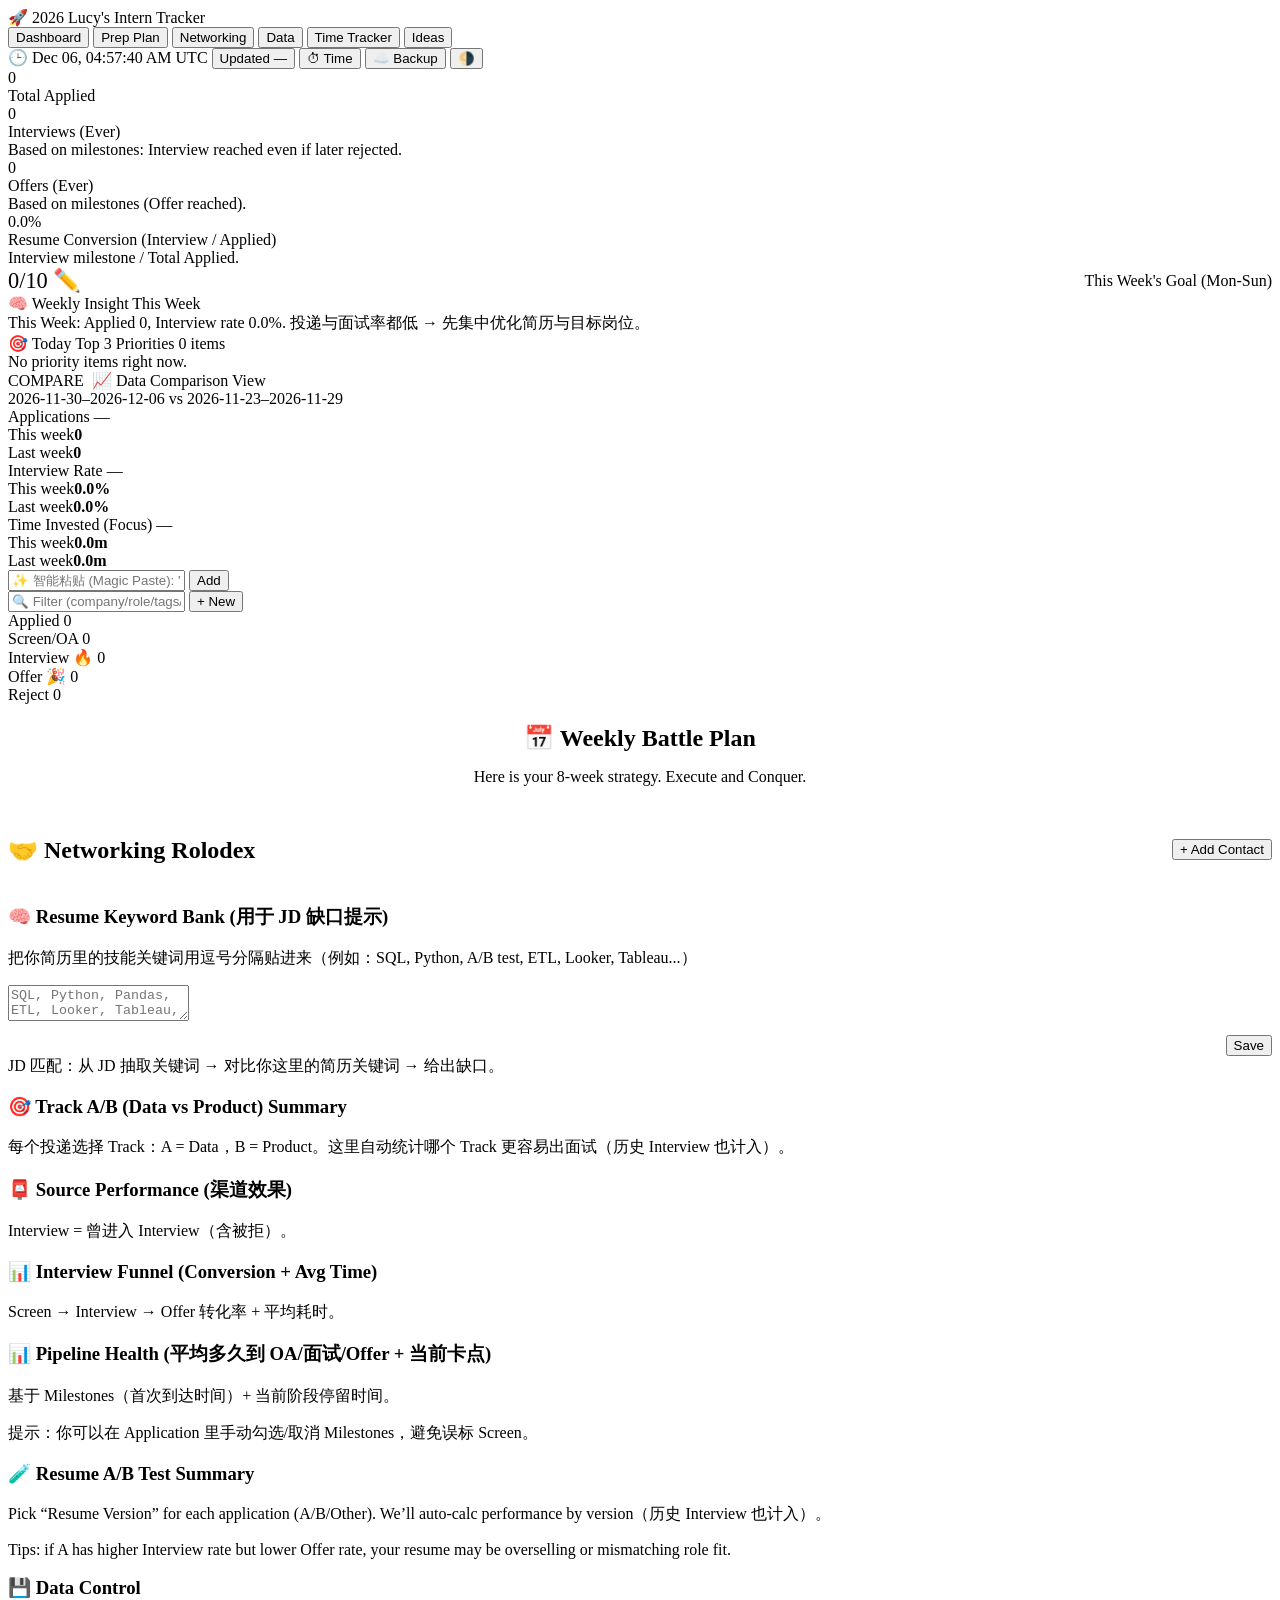
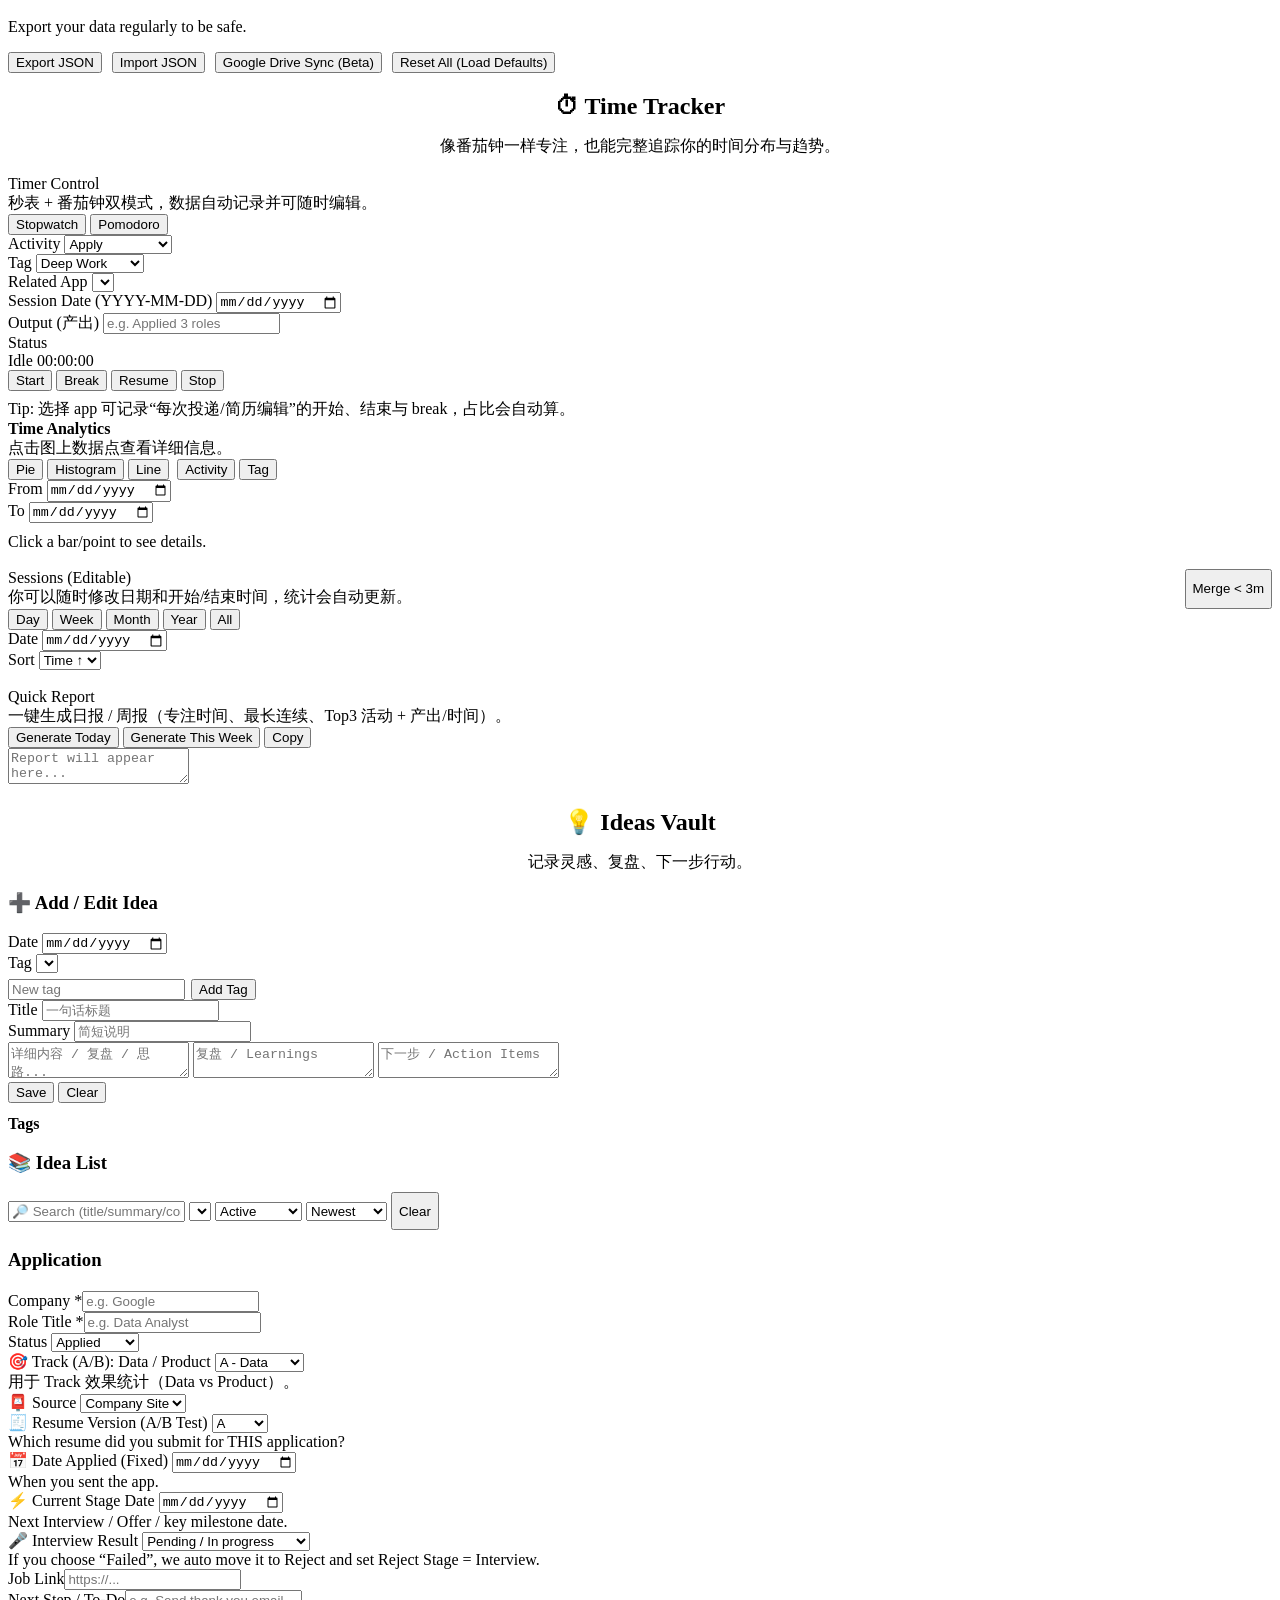
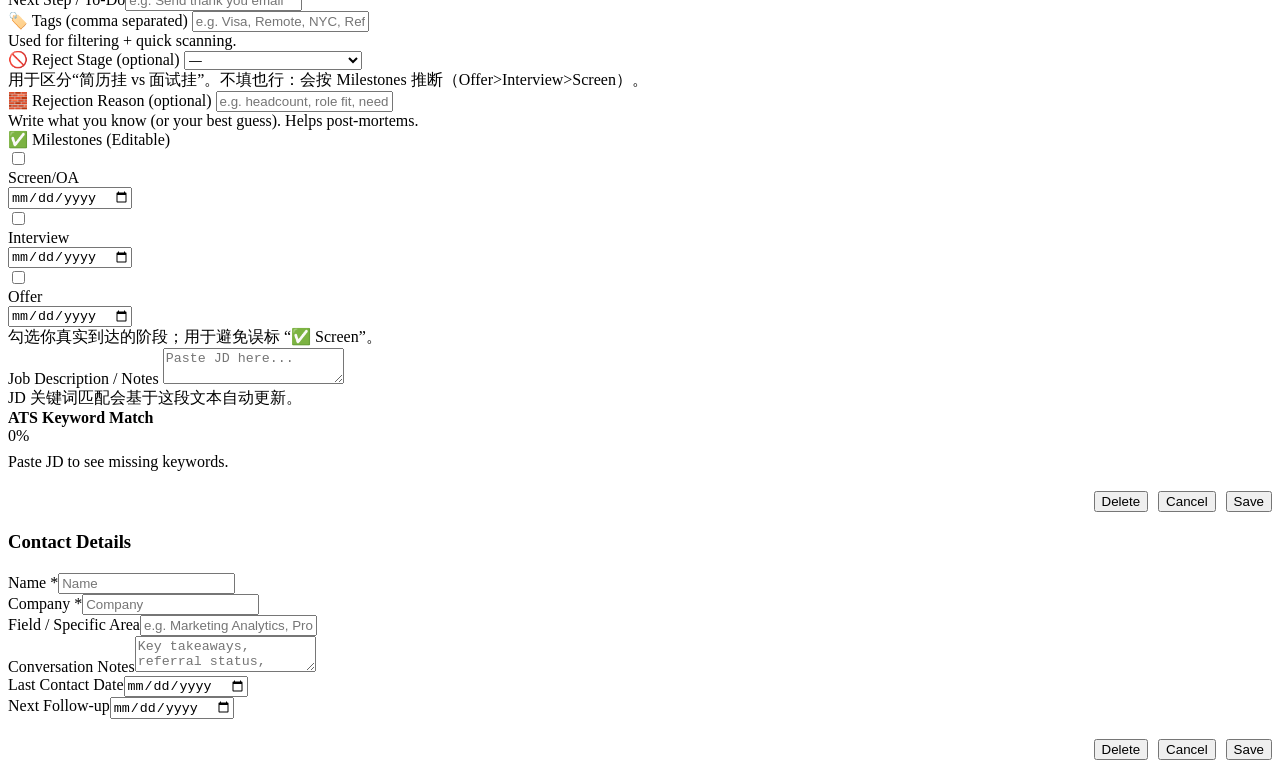
==== commit 19404e9a: "Add files via upload" ====
--- a/index.html
+++ b/index.html
@@ -4,928 +4,7 @@
   <meta charset="UTF-8" />
   <meta name="viewport" content="width=device-width, initial-scale=1.0, maximum-scale=1.0, user-scalable=no" />
   <title>2026 Lucy's Intern Tracker (Pro Edition)</title>
-  <style>
-    :root {
-      --primary: #2563eb;
-      --primary-hover: #1d4ed8;
-      --bg: #f3f4f6;
-      --card-bg: #ffffff;
-      --text-main: #1f2937;
-      --text-sub: #6b7280;
-      --border: #e5e7eb;
-      --success: #10b981;
-      --danger: #ef4444;
-      --warning: #f59e0b;
-      --column-bg: #f9fafb;
-      --input-bg: #ffffff;
-      --pill: #eef2ff;
-      --pill-text: #3730a3;
-    }
-
-    [data-theme="dark"] {
-      --primary: #3b82f6;
-      --primary-hover: #60a5fa;
-      --bg: #111827;
-      --card-bg: #1f2937;
-      --text-main: #f9fafb;
-      --text-sub: #9ca3af;
-      --border: #374151;
-      --column-bg: #111827;
-      --input-bg: #374151;
-      --pill: #1f2a44;
-      --pill-text: #c7d2fe;
-    }
-
-    body {
-      font-family: -apple-system, BlinkMacSystemFont, "Segoe UI", Roboto, Helvetica, Arial, sans-serif;
-      margin: 0;
-      padding: 0;
-      background-color: var(--bg);
-      color: var(--text-main);
-      height: 100vh;
-      display: flex;
-      flex-direction: column;
-    }
-
-    header {
-      background-color: var(--card-bg);
-      border-bottom: 1px solid var(--border);
-      padding: 0 20px;
-      height: 60px;
-      display: flex;
-      align-items: center;
-      justify-content: space-between;
-      flex-shrink: 0;
-    }
-    .logo {
-      font-weight: 800;
-      color: var(--primary);
-      font-size: 1.2rem;
-      display: flex;
-      align-items: center;
-      gap: 8px;
-    }
-    .nav-center {
-      display: flex;
-      gap: 5px;
-      background: var(--bg);
-      padding: 4px;
-      border-radius: 8px;
-      flex-wrap: wrap;
-    }
-    .nav-btn {
-      background: none;
-      border: none;
-      padding: 6px 16px;
-      border-radius: 6px;
-      color: var(--text-sub);
-      font-weight: 500;
-      cursor: pointer;
-      font-size: 0.9rem;
-    }
-    .nav-btn.active {
-      background: var(--card-bg);
-      color: var(--text-main);
-      box-shadow: 0 1px 2px rgba(0, 0, 0, 0.1);
-      font-weight: 700;
-    }
-
-    .header-right {
-      display: flex;
-      gap: 10px;
-      align-items: center;
-    }
-    .backup-btn {
-      background: var(--success);
-      color: white;
-      border: none;
-      padding: 6px 12px;
-      border-radius: 6px;
-      cursor: pointer;
-      font-weight: 600;
-      font-size: 0.85rem;
-      display: flex;
-      align-items: center;
-      gap: 5px;
-    }
-    .backup-btn:hover { background: #059669; }
-    .theme-btn { background: none; border: none; font-size: 1.2rem; cursor: pointer; }
-
-    main {
-      flex: 1;
-      overflow-y: auto;
-      padding: 20px;
-      position: relative;
-    }
-
-    .view {
-      display: none;
-      max-width: 1600px;
-      margin: 0 auto;
-      min-height: 100%;
-      flex-direction: column;
-    }
-    .view.active { display: flex; animation: fade 0.2s; }
-    @keyframes fade { from { opacity: 0; } to { opacity: 1; } }
-
-    /* Dashboard */
-    .stats-row {
-      display: grid;
-      grid-template-columns: repeat(auto-fit, minmax(200px, 1fr));
-      gap: 15px;
-      margin-bottom: 14px;
-      flex-shrink: 0;
-    }
-    .stat-card {
-      background: var(--card-bg);
-      padding: 15px 20px;
-      border-radius: 10px;
-      border: 1px solid var(--border);
-      display: flex;
-      flex-direction: column;
-      justify-content: center;
-    }
-    .stat-val { font-size: 1.8rem; font-weight: 800; color: var(--text-main); line-height: 1.2; }
-    .stat-label { font-size: 0.85rem; color: var(--text-sub); margin-top: 4px; }
-    .stat-bar-bg { height: 6px; background: var(--border); border-radius: 3px; margin-top: 10px; overflow: hidden; }
-    .stat-bar-fill { height: 100%; background: var(--primary); transition: width 0.5s; }
-
-    .stat-goal-editable { cursor: pointer; transition: opacity 0.2s; }
-    .stat-goal-editable:hover { opacity: 0.7; }
-    .edit-icon { font-size: 0.9rem; margin-left: 5px; opacity: 0.5; }
-
-    .small-note { font-size: 0.85rem; color: var(--text-sub); margin-top: 6px; line-height: 1.5; }
-
-    .controls-row { display: flex; gap: 10px; margin-bottom: 15px; flex-shrink: 0; flex-wrap: wrap; }
-    .magic-input-wrapper { flex: 1; position: relative; min-width: 300px; }
-    .magic-input {
-      width: 100%;
-      padding: 12px 15px;
-      padding-right: 100px;
-      border-radius: 8px;
-      border: 1px solid var(--border);
-      background: var(--card-bg);
-      color: var(--text-main);
-      box-sizing: border-box;
-      font-size: 0.95rem;
-    }
-    .magic-btn {
-      position: absolute; right: 5px; top: 5px; bottom: 5px;
-      background: var(--primary); color: white; border: none; padding: 0 15px;
-      border-radius: 6px; cursor: pointer; font-weight: 600;
-    }
-    .filter-input {
-      padding: 0 15px;
-      border-radius: 8px;
-      border: 1px solid var(--border);
-      background: var(--card-bg);
-      color: var(--text-main);
-      width: 280px;
-      height: 44px;
-      box-sizing: border-box;
-    }
-
-    .board-container {
-      flex: 0 0 auto;
-      display: flex;
-      gap: 15px;
-      overflow-x: auto;
-      padding-bottom: 10px;
-      align-items: flex-start;
-    }
-    .board-col {
-      min-width: 300px;
-      width: 300px;
-      background: var(--column-bg);
-      border-radius: 12px;
-      border: 1px solid var(--border);
-      display: flex;
-      flex-direction: column;
-      max-height: 100%;
-    }
-    .col-header {
-      padding: 12px 15px;
-      font-weight: 700;
-      display: flex;
-      justify-content: space-between;
-      border-bottom: 1px solid var(--border);
-      background: var(--card-bg);
-      border-radius: 12px 12px 0 0;
-      position: sticky;
-      top: 0;
-      z-index: 5;
-    }
-    .col-badge { background: var(--border); padding: 2px 8px; border-radius: 12px; font-size: 0.8rem; }
-    .col-body { padding: 10px; overflow-y: auto; flex: 1; }
-
-    /* Cards */
-    .k-card {
-      background: var(--card-bg);
-      padding: 15px;
-      border-radius: 8px;
-      border: 1px solid var(--border);
-      margin-bottom: 10px;
-      box-shadow: 0 1px 2px rgba(0, 0, 0, 0.03);
-      cursor: grab;
-      transition: transform 0.1s, opacity 0.2s;
-      position: relative;
-      user-select: none;
-    }
-    .k-card:hover { transform: translateY(-2px); box-shadow: 0 4px 12px rgba(0,0,0,0.08); z-index: 10; }
-
-    .kc-title { font-weight: 600; font-size: 1rem; margin-bottom: 4px; padding-right: 20px; }
-    .kc-role { font-size: 0.85rem; color: var(--text-sub); margin-bottom: 8px; }
-    .kc-footer { display: flex; justify-content: space-between; align-items: flex-end; font-size: 0.75rem; color: var(--text-sub); margin-top: 10px; }
-    .kc-date-group { display: flex; flex-direction: column; gap: 2px; }
-    .kc-date { display: flex; align-items: center; gap: 4px; font-weight: 500; }
-    .kc-applied-date { font-size: 0.7rem; color: var(--text-sub); opacity: 0.8; }
-    .kc-link { text-decoration: none; color: var(--primary); font-weight: 600; }
-    .kc-next {
-      margin-top: 8px;
-      background: rgba(37, 99, 235, 0.1);
-      color: var(--primary);
-      padding: 4px 8px;
-      border-radius: 4px;
-      font-size: 0.75rem;
-      display: inline-block;
-    }
-
-    .pill-row { display:flex; flex-wrap: wrap; gap:6px; margin-top:8px; }
-    .pill {
-      display:inline-flex;
-      align-items:center;
-      gap:6px;
-      background: var(--pill);
-      color: var(--pill-text);
-      border: 1px solid var(--border);
-      padding: 2px 8px;
-      border-radius: 999px;
-      font-size: 0.72rem;
-      font-weight: 700;
-      line-height: 1.6;
-      white-space: nowrap;
-    }
-    .pill.muted { opacity: 0.85; font-weight: 600; }
-
-    /* Urgent */
-    @keyframes pulse-red {
-      0% { box-shadow: 0 0 0 0 rgba(239, 68, 68, 0.4); border-color: #ef4444; }
-      50% { box-shadow: 0 0 0 4px rgba(239, 68, 68, 0.1); border-color: #ef4444; }
-      100% { box-shadow: 0 0 0 0 rgba(239, 68, 68, 0); border-color: var(--border); }
-    }
-    .k-card.urgent {
-      animation: pulse-red 2s infinite;
-      border-left: 4px solid #ef4444;
-      background-color: #fef2f2;
-    }
-    .urgent-badge {
-      position: absolute;
-      top: -10px;
-      right: -5px;
-      background: #ef4444;
-      color: white;
-      font-size: 0.7rem;
-      font-weight: 800;
-      padding: 2px 8px;
-      border-radius: 10px;
-      box-shadow: 0 2px 4px rgba(0,0,0,0.2);
-      z-index: 20;
-    }
-
-    /* Ghosted */
-    .k-card.ghosted {
-      opacity: 0.6;
-      background-color: #f9fafb;
-      border: 1px dashed var(--border);
-    }
-    .follow-up-hint {
-      display: block;
-      margin-top: 6px;
-      padding-top: 6px;
-      border-top: 1px dashed var(--border);
-      color: var(--primary);
-      font-size: 0.75rem;
-      font-weight: 700;
-    }
-
-    /* Panels */
-    .reminder-panel{
-      background: var(--card-bg);
-      border: 1px solid var(--border);
-      border-radius: 10px;
-      padding: 12px 14px;
-      margin-bottom: 14px;
-      display: none;
-    }
-    .reminder-header{
-      display:flex;
-      justify-content:space-between;
-      align-items:center;
-      font-weight: 800;
-      margin-bottom: 8px;
-    }
-    .reminder-count{
-      color: var(--text-sub);
-      font-weight: 700;
-      font-size: 0.85rem;
-    }
-    .reminder-item{
-      display:flex;
-      justify-content:space-between;
-      gap:10px;
-      padding:10px;
-      border: 1px solid var(--border);
-      background: var(--bg);
-      border-radius: 10px;
-      margin-top: 8px;
-    }
-    .reminder-title{ font-weight:800; }
-    .reminder-sub{ color: var(--text-sub); font-size: 0.85rem; margin-top: 2px; line-height: 1.35; }
-    .mini-btn{
-      border:1px solid var(--border);
-      background: var(--card-bg);
-      padding: 6px 10px;
-      border-radius: 6px;
-      cursor:pointer;
-      font-weight:700;
-      font-size: 0.82rem;
-      height: 32px;
-    }
-    .mini-btn:hover{ border-color: var(--primary); color: var(--primary); }
-    .mini-btn.danger{
-      border-color: var(--danger);
-      color: var(--danger);
-      background: rgba(239,68,68,0.06);
-    }
-    .mini-btn.danger:hover{ border-color: var(--danger); color: var(--danger); background: rgba(239,68,68,0.12); }
-
-    /* Prep Plan */
-    .simple-list { max-width: 1000px; margin: 0 auto; padding-bottom: 50px; }
-    .prep-card { background: var(--card-bg); border-radius: 8px; padding: 20px; margin-bottom: 15px; border: 1px solid var(--border); }
-    .prep-week-header {
-      display: flex;
-      justify-content: space-between;
-      font-weight: bold;
-      margin-bottom: 15px;
-      font-size: 1.1rem;
-      color: var(--primary);
-      border-bottom: 1px solid var(--border);
-      padding-bottom: 8px;
-    }
-    .task-row {
-      display: flex;
-      align-items: center;
-      gap: 10px;
-      margin-bottom: 10px;
-      padding: 8px;
-      background: var(--bg);
-      border-radius: 8px;
-      border: 1px solid transparent;
-      transition: all 0.2s;
-    }
-    .task-row:hover { border-color: var(--border); background: #f0fdf4; }
-    .task-row.done { opacity: 0.6; background: var(--bg); }
-    .task-row.done .task-input { text-decoration: line-through; color: var(--text-sub); }
-    .task-cb { cursor: pointer; width: 18px; height: 18px; margin-right: 5px; flex-shrink: 0; }
-    .task-input {
-      flex: 1;
-      border: 1px solid transparent;
-      background: transparent;
-      color: var(--text-main);
-      font-size: 0.95rem;
-      font-family: inherit;
-      padding: 4px;
-    }
-    .task-input:focus { outline: none; border-bottom: 1px solid var(--primary); background: var(--card-bg); }
-    .task-actions { display: flex; gap: 5px; opacity: 0.7; }
-    .task-row:hover .task-actions { opacity: 1; }
-    .icon-btn {
-      border: 1px solid var(--border);
-      background: var(--card-bg);
-      cursor: pointer;
-      padding: 4px 8px;
-      border-radius: 4px;
-      font-size: 0.8rem;
-      display: flex;
-      align-items: center;
-      gap: 4px;
-    }
-    .icon-btn:hover { background: #eff6ff; color: var(--primary); border-color: var(--primary); }
-    .icon-btn.delete:hover { background: #fef2f2; color: var(--danger); border-color: var(--danger); }
-
-    /* Networking */
-    .net-grid { display: grid; grid-template-columns: 1fr; gap: 15px; }
-    .net-card {
-      background: var(--card-bg);
-      border: 1px solid var(--border);
-      border-radius: 10px;
-      padding: 20px;
-      display: flex;
-      justify-content: space-between;
-      align-items: flex-start;
-    }
-    .net-info h3 { margin: 0 0 5px 0; font-size: 1.1rem; }
-    .net-info p { margin: 0 0 5px 0; color: var(--text-sub); font-size: 0.9rem; }
-    .net-tag {
-      display: inline-block;
-      background: var(--bg);
-      padding: 3px 8px;
-      border-radius: 4px;
-      font-size: 0.8rem;
-      border: 1px solid var(--border);
-      margin-right: 5px;
-    }
-    .net-date { color: var(--text-sub); font-size: 0.85rem; margin-top: 8px; }
-    .net-next { color: var(--primary); font-weight: 600; font-size: 0.9rem; margin-top: 4px; display: block; }
-    .net-notes {
-      background: var(--bg);
-      padding: 10px;
-      border-radius: 6px;
-      margin-top: 10px;
-      font-size: 0.9rem;
-      color: var(--text-main);
-      white-space: pre-wrap;
-      line-height: 1.5;
-    }
-
-    /* Modal */
-    .modal-overlay {
-      position: fixed; top: 0; left: 0; width: 100%; height: 100%;
-      background: rgba(0,0,0,0.5); z-index: 1000; display: none;
-      justify-content: center; align-items: flex-start; padding-top: 50px;
-    }
-    .modal {
-      background: var(--card-bg); width: 720px; max-width: 92%;
-      border-radius: 12px; padding: 25px;
-      box-shadow: 0 10px 25px rgba(0,0,0,0.1);
-      max-height: 85vh; overflow-y: auto;
-    }
-    .form-grid { display: grid; grid-template-columns: 1fr 1fr; gap: 15px; }
-    .form-group { margin-bottom: 15px; }
-    .form-group.full { grid-column: span 2; }
-    label { display: block; margin-bottom: 6px; font-weight: 500; font-size: 0.9rem; color: var(--text-sub); }
-    input, select, textarea {
-      width: 100%;
-      padding: 10px;
-      border-radius: 6px;
-      border: 1px solid var(--border);
-      background: var(--bg);
-      color: var(--text-main);
-      box-sizing: border-box;
-      font-family: inherit;
-    }
-    textarea { resize: vertical; min-height: 90px; }
-    .btn { padding: 10px 20px; border-radius: 6px; border: none; cursor: pointer; font-weight: 600; height: 44px; }
-    .btn-primary { background: var(--primary); color: white; }
-    .btn-ghost { background: transparent; color: var(--text-sub); border: 1px solid var(--border); }
-    .btn-danger { background: rgba(239,68,68,0.1); color: var(--danger); }
-    .hint-text { font-size: 0.8rem; color: var(--text-sub); margin-top: 4px; }
-
-    /* A/B Summary */
-    .ab-grid { display:grid; grid-template-columns: repeat(auto-fit, minmax(220px, 1fr)); gap: 12px; margin-top: 12px; }
-    .ab-card {
-      background: var(--bg);
-      border: 1px solid var(--border);
-      border-radius: 10px;
-      padding: 12px;
-    }
-    .ab-title { font-weight: 800; margin-bottom: 6px; }
-    .ab-metric { font-size: 0.9rem; color: var(--text-sub); display:flex; justify-content:space-between; gap:8px; }
-    .ab-metric b { color: var(--text-main); }
-
-    .divider { height:1px; background: var(--border); margin: 12px 0; }
-
-    /* JD match box */
-    .match-wrap{
-      background: var(--bg);
-      border: 1px solid var(--border);
-      border-radius: 10px;
-      padding: 12px;
-    }
-    .match-top{ display:flex; justify-content:space-between; align-items:center; margin-bottom:8px; }
-    .match-score{ font-weight: 800; color: var(--primary); }
-    .match-bar-bg{ height: 8px; background: var(--border); border-radius: 999px; overflow:hidden; }
-    .match-bar-fill{ height: 100%; width: 0%; background: var(--primary); transition: width 0.25s; }
-    .missing-tags{ display:flex; gap:6px; flex-wrap:wrap; margin-top:8px; }
-    .missing-tag{
-      border: 1px dashed var(--border);
-      border-radius: 999px;
-      padding: 3px 8px;
-      font-size: 0.75rem;
-      font-weight: 700;
-      color: var(--text-sub);
-      background: transparent;
-    }
-
-    /* Simple table in settings */
-    .simple-table{
-      width:100%;
-      border-collapse:separate;
-      border-spacing:0;
-      overflow:hidden;
-      border:1px solid var(--border);
-      border-radius:10px;
-      background:var(--card-bg);
-      margin-top: 10px;
-    }
-    .simple-table th, .simple-table td{
-      padding:10px 12px;
-      border-bottom:1px solid var(--border);
-      font-size:0.9rem;
-      text-align:left;
-      vertical-align:top;
-    }
-    .simple-table th{ background:var(--bg); color:var(--text-sub); font-weight:800; }
-    .simple-table tr:last-child td{ border-bottom:none; }
-
-    .cond-hidden{ display:none; }
-
-    .header-clock{
-      font-weight: 800;
-      color: var(--text-sub);
-      font-size: 0.9rem;
-      padding: 6px 10px;
-      border: 1px solid var(--border);
-      border-radius: 999px;
-      background: var(--bg);
-    }
-    .header-pill{
-      border: 1px solid var(--border);
-      background: var(--card-bg);
-      padding: 6px 10px;
-      border-radius: 999px;
-      cursor: pointer;
-      font-weight: 800;
-      font-size: 0.82rem;
-      color: var(--text-sub);
-    }
-    .header-pill:hover{
-      border-color: var(--primary);
-      color: var(--primary);
-    }
-
-    .k-card.rejected{
-      opacity: 0.78;
-      border-style: dashed;
-    }
-    .k-card.rejected:hover{
-      opacity: 0.92;
-    }
-
-    .ms-wrap{
-      border: 1px solid var(--border);
-      background: var(--bg);
-      border-radius: 10px;
-      padding: 10px;
-    }
-    .ms-row{
-      display: grid;
-      grid-template-columns: 18px 120px 1fr;
-      gap: 10px;
-      align-items: center;
-      padding: 6px 2px;
-    }
-    .ms-row input[type="date"]{ height: 38px; }
-    .ms-row .ms-label{
-      font-weight: 800;
-      color: var(--text-main);
-      font-size: 0.9rem;
-    }
-
-    /* ===== Time Tracker Page ===== */
-    .time-wrap{
-      display:grid;
-      grid-template-columns: 1.1fr 1fr;
-      gap: 18px;
-    }
-    .time-card{
-      background: var(--card-bg);
-      border: 1px solid var(--border);
-      border-radius: 12px;
-      padding: 16px;
-    }
-    .time-title{
-      font-size: 1.2rem;
-      font-weight: 900;
-      margin: 0 0 8px 0;
-    }
-    .time-sub{ color: var(--text-sub); font-size: 0.9rem; margin-bottom: 14px; }
-    .mode-tabs{
-      display:flex; gap:8px; margin-bottom: 12px;
-      background: var(--bg); padding: 4px; border-radius: 10px;
-    }
-    .mode-btn{
-      border: none; background: transparent; padding: 8px 12px; border-radius: 8px;
-      font-weight: 700; cursor:pointer; color: var(--text-sub);
-    }
-    .mode-btn.active{
-      background: var(--card-bg);
-      color: var(--text-main);
-      box-shadow: 0 1px 2px rgba(0,0,0,0.1);
-    }
-    .time-grid{
-      display:grid; grid-template-columns: 1fr 1fr; gap: 10px;
-    }
-    .time-kpi{
-      display:flex; justify-content:space-between; gap:10px; padding: 10px;
-      border: 1px solid var(--border); border-radius: 10px; background: var(--bg);
-      font-weight: 800;
-    }
-    .time-actions{
-      display:flex; gap:8px; flex-wrap: wrap; margin-top: 8px;
-    }
-    .time-actions .btn{ height: 40px; padding: 0 12px; }
-    .time-edit-row{
-      display:grid; grid-template-columns: 1.1fr 0.8fr 0.8fr 0.9fr 0.9fr 1.1fr 1fr 70px 80px;
-      gap: 8px; align-items:center;
-    }
-    .time-edit-row input, .time-edit-row select{
-      height: 34px; padding: 6px 8px; font-size: 0.82rem;
-    }
-    .chart-card{
-      background: var(--card-bg); border:1px solid var(--border); border-radius:12px; padding: 16px;
-    }
-    .chart-head{
-      display:flex; justify-content:space-between; align-items:center; margin-bottom: 8px; gap: 10px;
-    }
-    .chart-tabs{
-      display:flex; gap:6px; background: var(--bg); padding: 4px; border-radius: 10px;
-    }
-    .chart-btn{
-      border:none; background: transparent; padding: 6px 10px; border-radius: 8px; cursor: pointer;
-      font-weight: 700; color: var(--text-sub);
-    }
-    .chart-btn.active{
-      background: var(--card-bg); color: var(--text-main); box-shadow: 0 1px 2px rgba(0,0,0,0.1);
-    }
-    .chart-box{
-      border: 1px dashed var(--border);
-      border-radius: 12px;
-      background: var(--bg);
-      padding: 10px;
-      min-height: 260px;
-    }
-    .chart-legend{
-      display:flex; gap:8px; flex-wrap: wrap; margin-top: 10px;
-    }
-    .legend-item{
-      display:flex; align-items:center; gap:6px; font-size: 0.82rem;
-      border:1px solid var(--border); padding:4px 8px; border-radius: 999px; background: var(--card-bg);
-    }
-    .legend-dot{
-      width: 10px; height: 10px; border-radius: 999px; display:inline-block;
-    }
-    .chart-detail{
-      margin-top: 10px;
-      background: var(--card-bg);
-      border: 1px solid var(--border);
-      border-radius: 10px;
-      padding: 10px;
-      font-size: 0.9rem;
-      font-weight: 700;
-    }
-    .report-box{
-      width:100%;
-      height:140px;
-      margin-top:10px;
-      border:1px solid var(--border);
-      border-radius:10px;
-      padding:10px;
-      background: var(--bg);
-      font-family: inherit;
-      font-size: 0.9rem;
-      color: var(--text-main);
-      resize: vertical;
-    }
-
-    .session-filter{
-      display:flex;
-      justify-content:space-between;
-      align-items:flex-end;
-      gap:10px;
-      flex-wrap: wrap;
-      margin: 6px 0 12px;
-    }
-    .filter-tabs{
-      display:flex; gap:6px; background: var(--bg); padding:4px; border-radius: 10px;
-    }
-    .filter-btn{
-      border:none; background: transparent; padding: 6px 10px; border-radius: 8px; cursor: pointer;
-      font-weight: 700; color: var(--text-sub);
-    }
-    .filter-btn.active{
-      background: var(--card-bg); color: var(--text-main); box-shadow: 0 1px 2px rgba(0,0,0,0.1);
-    }
-    .filter-inputs{
-      display:flex; gap:10px; flex-wrap:wrap; align-items:flex-end;
-    }
-    .session-day{
-      font-weight: 900;
-      margin: 10px 0 6px;
-      color: var(--text-sub);
-    }
-
-    .idea-form{
-      display:grid;
-      grid-template-columns: 1fr 1fr;
-      gap: 10px;
-    }
-    .idea-form textarea{
-      grid-column: span 2;
-      min-height: 90px;
-    }
-    .idea-actions{
-      grid-column: span 2;
-      display:flex;
-      gap:8px;
-      justify-content:flex-end;
-    }
-    .idea-list{
-      margin-top:10px;
-      display:flex;
-      flex-direction:column;
-      gap:8px;
-    }
-    .idea-item{
-      background: var(--bg);
-      border: 1px solid var(--border);
-      border-radius: 10px;
-      padding: 10px;
-    }
-    .idea-meta{
-      display:flex;
-      justify-content:space-between;
-      font-size: 0.82rem;
-      color: var(--text-sub);
-      margin-bottom: 6px;
-    }
-    .idea-tag{
-      font-weight: 900;
-      color: var(--primary);
-    }
-.idea-body{
-  margin-top: 6px;
-  white-space: pre-wrap;
-  line-height: 1.55;
-}
-.idea-body.collapsed{
-  max-height: 110px;
-  overflow: hidden;
-  position: relative;
-}
-.idea-body.collapsed:after{
-  content:'';
-  position:absolute;
-  left:0; right:0; bottom:0;
-  height: 44px;
-  background: linear-gradient(180deg, rgba(0,0,0,0), var(--bg));
-}
-.idea-toggle{
-  margin-top: 8px;
-  color: var(--primary);
-  font-weight: 900;
-  cursor: pointer;
-  display:inline-flex;
-  gap:6px;
-  align-items:center;
-  user-select:none;
-}
-.idea-badges{ display:flex; gap:6px; align-items:center; flex-wrap:wrap; }
-.badge{
-  display:inline-flex;
-  align-items:center;
-  gap:6px;
-  font-size: 0.72rem;
-  font-weight: 900;
-  padding: 2px 8px;
-  border-radius: 999px;
-  border: 1px solid var(--border);
-  background: var(--card-bg);
-}
-.badge.archived{ background: rgba(107,114,128,0.12); color: var(--text-sub); }
-.badge.done{ background: rgba(16,185,129,0.12); color: var(--success); border-color: rgba(16,185,129,0.25); 
-}
-    .tag-list{
-      display:flex;
-      flex-wrap:wrap;
-      gap:6px;
-      margin-top:8px;
-    }
-    .tag-pill{
-      display:inline-flex;
-      align-items:center;
-      gap:6px;
-      border:1px solid var(--border);
-      background: var(--card-bg);
-      padding: 2px 8px;
-      border-radius: 999px;
-      font-size: 0.78rem;
-      font-weight: 800;
-    }
-    .tag-pill button{
-      border:none;
-      background: transparent;
-      cursor:pointer;
-      font-weight: 900;
-      color: var(--danger);
-      line-height: 1;
-    }
-    .tag-pill .edit{
-      color: var(--primary);
-    }
-
-	/* ====== 3D Buttons ====== */
-.btn-3d{
-  display:inline-flex;
-  align-items:center;
-  justify-content:center;
-  gap:8px;
-  height:38px;
-  padding:0 14px;
-  border-radius: 10px;
-  border: 1px solid rgba(0,0,0,0.12);
-  font-weight: 900;
-  cursor: pointer;
-  user-select: none;
-  box-shadow: 0 6px 0 rgba(0,0,0,0.14), 0 10px 18px rgba(0,0,0,0.12);
-  transform: translateY(0);
-  transition: transform 0.08s ease, box-shadow 0.08s ease, filter 0.12s ease;
-}
-.btn-3d:hover{ filter: brightness(1.03); }
-.btn-3d:active{
-  transform: translateY(3px);
-  box-shadow: 0 3px 0 rgba(0,0,0,0.16), 0 7px 14px rgba(0,0,0,0.12);
-}
-.btn-3d-primary{
-  background: linear-gradient(180deg, #3b82f6, #2563eb);
-  color: #fff;
-}
-
-
-    @media (max-width: 980px){
-      .time-wrap{ grid-template-columns: 1fr; }
-      .idea-form{ grid-template-columns: 1fr; }
-      .idea-form textarea, .idea-actions{ grid-column: span 1; }
-    }
-
-	/* ====== Ideas: search / status / collapse ====== */
-.idea-toolbar{
-  display:flex;
-  gap:10px;
-  align-items:center;
-  flex-wrap:wrap;
-  margin: 10px 0 12px;
-}
-.idea-filter-input{
-  flex: 1;
-  min-width: 220px;
-  height: 38px;
-  padding: 0 12px;
-  border-radius: 10px;
-  border: 1px solid var(--border);
-  background: var(--card-bg);
-  color: var(--text-main);
-  box-sizing: border-box;
-}
-.idea-filter-select{
-  height: 38px;
-  padding: 0 10px;
-  border-radius: 10px;
-  border: 1px solid var(--border);
-  background: var(--card-bg);
-  color: var(--text-main);
-}
-
-
-/* ====== Visual Tags (Dashboard) ====== */
-.viz-tag{
-  display:inline-flex;
-  align-items:center;
-  justify-content:center;
-  padding: 3px 10px;
-  border-radius: 999px;
-  font-size: 0.72rem;
-  font-weight: 900;
-  letter-spacing: .02em;
-  border:1px solid rgba(0,0,0,0.08);
-}
-.viz-blue{ background: rgba(37,99,235,0.12); color: var(--primary); }
-.viz-purple{ background: rgba(139,92,246,0.14); color: #6d28d9; }
-.viz-amber{ background: rgba(245,158,11,0.14); color: #b45309; }
-.viz-red{ background: rgba(239,68,68,0.14); color: #b91c1c; }
-.viz-green{ background: rgba(16,185,129,0.14); color: #047857; }
-
-/* Comparison cards */
-.compare-grid{ display:grid; grid-template-columns: repeat(auto-fit, minmax(220px,1fr)); gap:12px; margin-top: 8px; }
-.compare-card{ background: var(--bg); border:1px solid var(--border); border-radius: 12px; padding: 12px; }
-.compare-title{ display:flex; align-items:center; justify-content:space-between; gap:10px; font-weight: 900; }
-.compare-rows{ margin-top: 8px; display:grid; gap:6px; }
-.compare-row{ display:flex; justify-content:space-between; font-weight:800; font-size: 0.9rem; }
-.compare-row span{ color: var(--text-sub); font-weight:700; }
-.compare-delta{ font-weight: 900; }
-.compare-delta.up{ color: var(--success); }
-.compare-delta.down{ color: var(--danger); }
-  </style>
+  <link rel="stylesheet" href="style.css" />
 </head>
 <body>
 <header>
@@ -1006,17 +85,16 @@
       <div id="priority-list"></div>
     </div>
 
-<div class="reminder-panel" id="compare-panel">
-  <div class="reminder-header">
-    <div style="display:flex; align-items:center; gap:8px">
-      <span class="viz-tag viz-green">COMPARE</span>
-      <span>📈 Data Comparison View</span>
-    </div>
-    <span class="reminder-count" id="compare-period">This Week vs Last Week</span>
-  </div>
-  <div class="compare-grid" id="compare-grid"></div>
-</div>
-
+    <div class="reminder-panel" id="compare-panel">
+      <div class="reminder-header">
+        <div style="display:flex; align-items:center; gap:8px">
+          <span class="viz-tag viz-green">COMPARE</span>
+          <span>📈 Data Comparison View</span>
+        </div>
+        <span class="reminder-count" id="compare-period">This Week vs Last Week</span>
+      </div>
+      <div class="compare-grid" id="compare-grid"></div>
+    </div>
 
     <div class="controls-row">
       <div class="magic-input-wrapper">
@@ -1128,7 +206,6 @@
     </div>
   </div>
 
-  <!-- ===== Time Tracker Page ===== -->
   <div id="view-time" class="view simple-list">
     <div style="text-align:center; margin-bottom:18px;">
       <h2 style="margin-bottom:6px">⏱ Time Tracker</h2>
@@ -1296,13 +373,13 @@
       </div>
 
       <div class="session-filter">
-      <div class="filter-tabs">
-  <button class="filter-btn active" id="filter-btn-day" onclick="setSessionFilterMode('day')">Day</button>
-  <button class="filter-btn" id="filter-btn-week" onclick="setSessionFilterMode('week')">Week</button>
-  <button class="filter-btn" id="filter-btn-month" onclick="setSessionFilterMode('month')">Month</button>
-  <button class="filter-btn" id="filter-btn-year" onclick="setSessionFilterMode('year')">Year</button>
-  <button class="filter-btn" id="filter-btn-all" onclick="setSessionFilterMode('all')">All</button>
-</div>
+        <div class="filter-tabs">
+          <button class="filter-btn active" id="filter-btn-day" onclick="setSessionFilterMode('day')">Day</button>
+          <button class="filter-btn" id="filter-btn-week" onclick="setSessionFilterMode('week')">Week</button>
+          <button class="filter-btn" id="filter-btn-month" onclick="setSessionFilterMode('month')">Month</button>
+          <button class="filter-btn" id="filter-btn-year" onclick="setSessionFilterMode('year')">Year</button>
+          <button class="filter-btn" id="filter-btn-all" onclick="setSessionFilterMode('all')">All</button>
+        </div>
         <div class="filter-inputs">
           <div id="filter-day-box">
             <label>Date</label>
@@ -1312,14 +389,14 @@
             <label>Week</label>
             <input type="week" id="session-week">
           </div>
-<div id="filter-month-box" style="display:none">
-  <label>Month</label>
-  <input type="month" id="session-month">
-</div>
-<div id="filter-year-box" style="display:none">
-  <label>Year</label>
-  <input type="number" id="session-year" min="2000" max="2100" step="1">
-</div>
+          <div id="filter-month-box" style="display:none">
+            <label>Month</label>
+            <input type="month" id="session-month">
+          </div>
+          <div id="filter-year-box" style="display:none">
+            <label>Year</label>
+            <input type="number" id="session-year" min="2000" max="2100" step="1">
+          </div>
           <div>
             <label>Sort</label>
             <select id="session-sort">
@@ -1345,7 +422,6 @@
     </div>
   </div>
 
-  <!-- ===== Ideas Page ===== -->
   <div id="view-ideas" class="view simple-list">
     <div style="text-align:center; margin-bottom:18px;">
       <h2 style="margin-bottom:6px">💡 Ideas Vault</h2>
@@ -1393,33 +469,27 @@
 
     <div class="prep-card">
       <h3>📚 Idea List</h3>
-	<div class="idea-toolbar">
-  <input id="idea-search" class="idea-filter-input"
-         placeholder="🔎 Search (title/summary/content)..." oninput="onIdeaFilterChange()">
-
-  <select id="idea-filter-tag" class="idea-filter-select" onchange="onIdeaFilterChange()"></select>
-
-  <select id="idea-filter-status" class="idea-filter-select" onchange="onIdeaFilterChange()">
-    <option value="active">Active</option>
-    <option value="done">Completed</option>
-    <option value="archived">Archived</option>
-    <option value="all">All</option>
-  </select>
-
-  <select id="idea-sort" class="idea-filter-select" onchange="onIdeaFilterChange()">
-    <option value="date-desc">Newest</option>
-    <option value="date-asc">Oldest</option>
-    <option value="title-asc">Title A→Z</option>
-  </select>
-
-  <button class="btn btn-ghost" style="height:38px" onclick="clearIdeaFilters()">Clear</button>
-</div>
+      <div class="idea-toolbar">
+        <input id="idea-search" class="idea-filter-input" placeholder="🔎 Search (title/summary/content)..." oninput="onIdeaFilterChange()">
+        <select id="idea-filter-tag" class="idea-filter-select" onchange="onIdeaFilterChange()"></select>
+        <select id="idea-filter-status" class="idea-filter-select" onchange="onIdeaFilterChange()">
+          <option value="active">Active</option>
+          <option value="done">Completed</option>
+          <option value="archived">Archived</option>
+          <option value="all">All</option>
+        </select>
+        <select id="idea-sort" class="idea-filter-select" onchange="onIdeaFilterChange()">
+          <option value="date-desc">Newest</option>
+          <option value="date-asc">Oldest</option>
+          <option value="title-asc">Title A→Z</option>
+        </select>
+        <button class="btn btn-ghost" style="height:38px" onclick="clearIdeaFilters()">Clear</button>
+      </div>
       <div id="idea-list" class="idea-list"></div>
     </div>
   </div>
 </main>
 
-<!-- App Modal -->
 <div class="modal-overlay" id="modal-app">
   <div class="modal">
     <h3 style="margin-bottom:20px" id="app-modal-title">Application</h3>
@@ -1566,7 +636,6 @@
   </div>
 </div>
 
-<!-- Networking Modal -->
 <div class="modal-overlay" id="modal-net">
   <div class="modal">
     <h3 style="margin-bottom:20px" id="net-modal-title">Contact Details</h3>
@@ -1587,3214 +656,6 @@
   </div>
 </div>
 
-<script>
-  let db = {
-    apps: [],
-    contacts: [],
-    prep: [],
-    config: {
-      theme: 'light',
-      weeklyGoal: 10,
-      resumeKeywords: '',
-      lastEditedAt: null,
-      ideaTags: ['Idea','Blocker','Win','Learn','Next Action','Review','Report']
-    },
-    time: { sessions: [], active: null, pomodoro: null, ideas: [] }
-  };
-
-  const STORAGE_KEY = 'lucy_tracker_v9';
-  const TAG_OPTIONS = ['Deep Work','Admin','Learn','Interview Prep','Other'];
-  const VALUE_COMPANIES = ['Google','Meta','Apple','Amazon','Microsoft','OpenAI','Netflix','Nvidia','Tesla','ByteDance','TikTok'];
-
-  const KEYWORD_LIBRARY = [
-    "sql","python","pandas","numpy","statistics","experiment","experimentation","a/b test","ab test","ab testing","hypothesis",
-    "attribution","conversion","funnel","cohort","retention","segmentation","kpi","dashboard","reporting","insight",
-    "etl","pipeline","data pipeline","data warehouse","warehouse","snowflake","bigquery","redshift","spark",
-    "airflow","dbt","tableau","looker","lookml","power bi","excel",
-    "ga4","google analytics","mixpanel","amplitude","firebase","event tracking","instrumentation",
-    "regression","classification","clustering","forecast","time series","causal inference",
-    "stakeholder","cross-functional","presentation","storytelling"
-  ];
-
-  function ensureMilestones(app){
-    if(!app || typeof app !== 'object') return;
-    if(!app.milestones || typeof app.milestones !== 'object'){
-      app.milestones = { screenAt: null, interviewAt: null, offerAt: null };
-    } else {
-      if(!('screenAt' in app.milestones)) app.milestones.screenAt = null;
-      if(!('interviewAt' in app.milestones)) app.milestones.interviewAt = null;
-      if(!('offerAt' in app.milestones)) app.milestones.offerAt = null;
-    }
-  }
-
-  function hasScreen(app){ ensureMilestones(app); return !!app.milestones.screenAt; }
-  function hasInterview(app){ ensureMilestones(app); return !!app.milestones.interviewAt || !!app.milestones.offerAt; }
-  function hasOffer(app){ ensureMilestones(app); return !!app.milestones.offerAt; }
-
-  function applyMilestone(app, status, tsISO){
-    ensureMilestones(app);
-    const ts = tsISO || new Date().toISOString();
-
-    if(status === 'Screen'){
-      if(!app.milestones.screenAt) app.milestones.screenAt = ts;
-    }
-    if(status === 'Interview'){
-      if(!app.milestones.interviewAt) app.milestones.interviewAt = ts;
-    }
-    if(status === 'Offer'){
-      if(!app.milestones.offerAt) app.milestones.offerAt = ts;
-      if(!app.milestones.interviewAt) app.milestones.interviewAt = ts;
-    }
-  }
-
-  function highestReachedStage(app){
-    ensureMilestones(app);
-    if(app.milestones.offerAt) return 'Offer';
-    if(app.milestones.interviewAt) return 'Interview';
-    if(app.milestones.screenAt) return 'Screen';
-    return '';
-  }
-
-  function normalizeRejectStage(app){
-    if(!app) return;
-    if(app.status !== 'Reject') return;
-
-    ensureMilestones(app);
-
-    if(!app.rejectStage){
-      const inferred = highestReachedStage(app);
-      app.rejectStage = inferred || '';
-    }
-
-    const ts = app.rejectedAt || (app.date ? dateOnlyToISO(app.date) : new Date().toISOString());
-
-    if(app.rejectStage === 'Screen') applyMilestone(app, 'Screen', ts);
-    if(app.rejectStage === 'Interview') applyMilestone(app, 'Interview', ts);
-    if(app.rejectStage === 'Offer') applyMilestone(app, 'Offer', ts);
-  }
-
-  function deriveMilestonesFromHistoryIfAny(app){
-    if(!app) return;
-    ensureMilestones(app);
-
-    if(Array.isArray(app.history) && app.history.length){
-      const mapFirst = { Screen: null, Interview: null, Offer: null };
-      app.history.forEach(h => {
-        const st = (h && h.status) ? h.status : null;
-        const ts = (h && h.ts) ? h.ts : null;
-        if(!st || !ts) return;
-        if(st === 'Screen' && !mapFirst.Screen) mapFirst.Screen = ts;
-        if(st === 'Interview' && !mapFirst.Interview) mapFirst.Interview = ts;
-        if(st === 'Offer' && !mapFirst.Offer) mapFirst.Offer = ts;
-      });
-
-      if(mapFirst.Screen && !app.milestones.screenAt) app.milestones.screenAt = mapFirst.Screen;
-      if(mapFirst.Interview && !app.milestones.interviewAt) app.milestones.interviewAt = mapFirst.Interview;
-      if(mapFirst.Offer && !app.milestones.offerAt) app.milestones.offerAt = mapFirst.Offer;
-
-      if(app.milestones.offerAt && !app.milestones.interviewAt){
-        app.milestones.interviewAt = app.milestones.offerAt;
-      }
-    }
-  }
-
-  function backfillMilestonesFromCurrentStatus(app){
-    if(!app) return;
-    ensureMilestones(app);
-    const ts = (app.date ? dateOnlyToISO(app.date) : new Date().toISOString());
-    if(app.status === 'Screen' || app.status === 'Interview' || app.status === 'Offer'){
-      applyMilestone(app, app.status, ts);
-    }
-    if(app.status === 'Reject'){
-      normalizeRejectStage(app);
-    }
-  }
-
-  function onStatusChange(app, oldStatus, newStatus){
-    if(!app) return;
-    const now = new Date().toISOString();
-    app.statusUpdatedAt = now;
-
-    if(newStatus === 'Interview' && !app.interviewResult){
-      app.interviewResult = 'pending';
-    }
-
-    if(newStatus === 'Screen' || newStatus === 'Interview' || newStatus === 'Offer'){
-      applyMilestone(app, newStatus, now);
-    }
-
-    if(newStatus === 'Reject'){
-      if(!app.rejectedAt) app.rejectedAt = now;
-      normalizeRejectStage(app);
-    }
-  }
-
-  function boardColumnStatus(app){
-    const cols = ['Applied','Screen','Interview','Offer','Reject'];
-    if(app.status === 'Reject' && app.rejectStage && cols.includes(app.rejectStage)){
-      return app.rejectStage;
-    }
-    return cols.includes(app.status) ? app.status : 'Applied';
-  }
-
-  function init() {
-    const saved = localStorage.getItem(STORAGE_KEY);
-    if (saved) {
-      db = JSON.parse(saved);
-      normalizeDb();
-    } else {
-      initPrepDefaults();
-      db.config.weeklyGoal = 10;
-      db.config.resumeKeywords = '';
-      db.config.lastEditedAt = null;
-      db.time = { sessions: [], active: null, pomodoro: null, ideas: [] };
-      save(true);
-    }
-
-    applyTheme(db.config.theme);
-    renderBoard();
-    renderStats();
-    renderReminders();
-    renderWeeklyInsight();
-    renderPriorityPanel();
-    renderCompareView();
-    renderHeaderMeta();
-    startLiveClock();
-  }
-
-  function normalizeDb() {
-    if (!db.prep || db.prep.length === 0) initPrepDefaults();
-    if (!db.contacts) db.contacts = [];
-    if (!db.config) db.config = { theme: 'light', weeklyGoal: 10, resumeKeywords: '', lastEditedAt: null, ideaTags: [] };
-    if (!db.config.weeklyGoal) db.config.weeklyGoal = 10;
-    if (db.config.resumeKeywords === undefined) db.config.resumeKeywords = '';
-    if (db.config.lastEditedAt === undefined) db.config.lastEditedAt = null;
-
-    if (!Array.isArray(db.config.ideaTags) || db.config.ideaTags.length === 0) {
-      db.config.ideaTags = ['Idea','Blocker','Win','Learn','Next Action','Review'];
-    }
-
-    if (!db.time) db.time = { sessions: [], active: null, pomodoro: null, ideas: [] };
-    if (!Array.isArray(db.time.sessions)) db.time.sessions = [];
-    if (!Array.isArray(db.time.ideas)) db.time.ideas = [];
-    if (db.time.active === undefined) db.time.active = null;
-
-    db.time.ideas = (db.time.ideas || []).map(i => ({
-  id: i.id || Date.now().toString(),
-  date: i.date || isoToLocalDateStr(i.createdAt || new Date().toISOString()),
-  tag: i.tag || 'Idea',
-  title: i.title || '',
-  summary: i.summary || '',
-  content: i.content || '',
-  review: i.review || '',
-  next: i.next || '',
-  createdAt: i.createdAt || new Date().toISOString(),
-  updatedAt: i.updatedAt || null,
-
-  archived: !!i.archived,
-  completed: !!i.completed,
-  archivedAt: i.archivedAt || null,
-  completedAt: i.completedAt || null,
-
-  collapsed: (i.collapsed === undefined) ? true : !!i.collapsed,
-  reportKey: i.reportKey || null
-}));
-
-if(!db.config.ideaTags.includes('Report')) db.config.ideaTags.push('Report');
-
-	db.time.sessions.forEach(s=>{
-      if(!s.tag) s.tag = 'Other';
-      if(!s.primaryActivity) s.primaryActivity = getPrimaryActivity(s);
-      if(!('output' in s)) s.output = '';
-    });
-
-    const today = new Date().toISOString().split('T')[0];
-
-    db.apps = (db.apps || []).map(a => {
-      const appliedDate = a.appliedDate || a.date || today;
-
-      const app = {
-        id: a.id || Date.now().toString(),
-        company: a.company || '',
-        role: a.role || '',
-        status: a.status || 'Applied',
-        date: a.date || today,
-        appliedDate: appliedDate,
-        link: a.link || '',
-        nextStep: a.nextStep || '',
-        desc: a.desc || '',
-        resumeVersion: a.resumeVersion || 'Other',
-        tags: Array.isArray(a.tags) ? a.tags : (typeof a.tags === 'string' ? parseTags(a.tags) : []),
-        rejectReason: a.rejectReason || '',
-        track: a.track || 'A-Data',
-        source: a.source || 'Company Site',
-        remindersDone: (a.remindersDone && typeof a.remindersDone === 'object') ? a.remindersDone : {},
-        rejectStage: a.rejectStage || '',
-        milestones: (a.milestones && typeof a.milestones === 'object') ? a.milestones : { screenAt: null, interviewAt: null, offerAt: null },
-        statusUpdatedAt: a.statusUpdatedAt || (a.date ? dateOnlyToISO(a.date) : new Date().toISOString()),
-        rejectedAt: a.rejectedAt || null,
-        interviewResult: a.interviewResult || 'pending'
-      };
-
-      if(Array.isArray(a.history) && a.history.length){
-        app.history = a.history;
-        deriveMilestonesFromHistoryIfAny(app);
-        delete app.history;
-      }
-
-      ensureMilestones(app);
-      backfillMilestonesFromCurrentStatus(app);
-      if(app.status === 'Reject') normalizeRejectStage(app);
-
-      return app;
-    });
-
-    save(true);
-  }
-
-  function save(silent = false) {
-    if(!silent){
-      db.config.lastEditedAt = new Date().toISOString();
-    }
-    localStorage.setItem(STORAGE_KEY, JSON.stringify(db));
-
-    if (!silent) {
-      renderStats();
-      renderReminders();
-      renderWeeklyInsight();
-      renderPriorityPanel();
-      renderHeaderMeta();
-     }
-      if (document.getElementById('view-board').classList.contains('active')) {
-      renderCompareView();
-
-      if (document.getElementById('view-settings').classList.contains('active')) {
-        renderABSummary();
-        renderTrackSummary();
-        renderSourcePerformance();
-        renderInterviewFunnel();
-        renderPipelineHealth();
-        const el = document.getElementById('cfg-resume-keywords');
-        if (el) el.value = db.config.resumeKeywords || '';
-      }
-      if (document.getElementById('view-time').classList.contains('active')) {
-        renderTimeView();
-      }
-      if (document.getElementById('view-ideas').classList.contains('active')) {
-        renderIdeas();
-      }
-    }
-  }
-
-  let _clockTimer = null;
-
-  function renderHeaderMeta(){
-    updateClockOnce();
-    updateLastUpdatedOnce();
-  }
-
-  function updateClockOnce(){
-    const el = document.getElementById('live-clock');
-    if(!el) return;
-
-    const tz = Intl.DateTimeFormat().resolvedOptions().timeZone || 'local';
-    const now = new Date();
-    const text = now.toLocaleString(undefined, {
-      hour: '2-digit',
-      minute: '2-digit',
-      second: '2-digit',
-      month: 'short',
-      day: '2-digit',
-      timeZoneName: 'short'
-    });
-
-    el.textContent = `🕒 ${text}`;
-    el.title = `Time zone: ${tz}`;
-  }
-
-  function updateLastUpdatedOnce(){
-    const btn = document.getElementById('last-updated-btn');
-    if(!btn) return;
-
-    if(!db.config.lastEditedAt){
-      btn.textContent = 'Updated —';
-      return;
-    }
-    const diffMs = Date.now() - new Date(db.config.lastEditedAt).getTime();
-    const mins = Math.floor(diffMs / 60000);
-    const hrs = Math.floor(mins / 60);
-
-    let label = 'Just now';
-    if(mins >= 1 && mins < 60) label = `${mins}m ago`;
-    if(mins >= 60) label = `${hrs}h ${mins%60}m ago`;
-
-    btn.textContent = `Updated ${label}`;
-  }
-
-  function showLastUpdated(){
-    if(!db.config.lastEditedAt) return alert('No edit timestamp yet.');
-    alert(`Last updated: ${new Date(db.config.lastEditedAt).toLocaleString()}\nISO: ${db.config.lastEditedAt}`);
-  }
-
-  function startLiveClock(){
-    if(_clockTimer) clearInterval(_clockTimer);
-    _clockTimer = setInterval(()=>{
-      updateClockOnce();
-      updateLastUpdatedOnce();
-    }, 1000);
-  }
-
-  function initPrepDefaults() {
-    db.prep = [];
-    const plans = [
-      { t: "Week 1: Foundations", tasks: ["Finalize Resume (Master Version)", "Update LinkedIn Profile (Headline & About)", "Set up Job Alerts (LinkedIn/Glassdoor)", "Start 'SQL 50' on LeetCode"] },
-      { t: "Week 2: Initial Pipeline", tasks: ["Apply to 15 Tier-2 Companies (Warm-up)", "Reach out to 5 Alumni on LinkedIn", "Complete SQL 50", "Draft Cover Letter Template"] },
-      { t: "Week 3: Momentum", tasks: ["Apply to 20 Companies", "Follow up on Week 1 Applications", "Start Python/Pandas Review", "Have 1 Informational Chat"] },
-      { t: "Week 4: Tier 1 Focus", tasks: ["Apply to 5 Dream Companies", "Customize Resume for Dream Roles", "Mock Interview (Behavioral)", "Network: 5 New Outreach"] },
-      { t: "Week 5: Interview Prep", tasks: ["Review 'STAR' Method Stories", "Deep Dive: A/B Testing Concepts", "Apply 20+ Maintenance", "Check Application Statuses"] },
-      { t: "Week 6: Mid-Season Push", tasks: ["Analyze Rejections (Adjust Strategy?)", "Apply to 20 Companies", "Advanced SQL Practice", "Network: Follow up previous chats"] },
-      { t: "Week 7: Technical Deep Dive", tasks: ["Python Data Case Study Practice", "Product Sense Interview Prep", "Apply 20 Companies", "Clean up Portfolio/GitHub"] },
-      { t: "Week 8: Closing", tasks: ["Follow up on all outstanding apps", "Prepare 'Questions for Interviewer'", "Apply 15 Companies", "Rest/Mental Health Check"] }
-    ];
-
-    const start = new Date();
-    const day = start.getDay();
-    const diff = start.getDate() - day + (day == 0 ? -6 : 1);
-    const monday = new Date(start.setDate(diff));
-
-    plans.forEach((p, i) => {
-      const d = new Date(monday);
-      d.setDate(monday.getDate() + i * 7);
-      const dateStr = `${d.getMonth() + 1}/${d.getDate()}`;
-      db.prep.push({
-        id: Date.now() + i,
-        title: `${p.t} (${dateStr})`,
-        tasks: p.tasks.map(txt => ({ text: txt, done: false }))
-      });
-    });
-  }
-
-  function renderPrep() {
-    const div = document.getElementById('prep-container');
-    div.innerHTML = '';
-    if (db.prep.length === 0) {
-      div.innerHTML = '<div style="text-align:center; padding:20px"><button class="btn btn-primary" onclick="initPrepDefaults(); location.reload()">Load Battle Plan</button></div>';
-      return;
-    }
-
-    db.prep.forEach((wk, wIdx) => {
-      div.innerHTML += `
-        <div class="prep-card">
-          <div class="prep-week-header">
-            <span>${escapeHtml(wk.title)}</span>
-            <div>
-              <button class="btn btn-ghost" style="padding:2px 8px; font-size:0.8rem; height:auto" onclick="renameWeek(${wIdx})">✏️ Rename</button>
-              <button class="btn btn-ghost" style="padding:2px 8px; height:auto" onclick="addPrepTask(${wIdx})">+ Task</button>
-            </div>
-          </div>
-          ${wk.tasks.map((t, tIdx) => `
-            <div class="task-row ${t.done ? 'done' : ''}">
-              <input type="checkbox" class="task-cb" ${t.done ? 'checked' : ''} onchange="togglePrep(${wIdx},${tIdx})">
-              <input class="task-input" id="task-${wIdx}-${tIdx}" value="${escapeAttr(t.text)}" onchange="editPrep(${wIdx},${tIdx},this.value)" placeholder="Task description...">
-              <div class="task-actions">
-                <button class="icon-btn" onclick="focusTask(${wIdx},${tIdx})">✏️</button>
-                <button class="icon-btn delete" onclick="delPrep(${wIdx},${tIdx})">🗑️</button>
-              </div>
-            </div>
-          `).join('')}
-        </div>
-      `;
-    });
-    div.innerHTML += `<button class="btn btn-ghost" style="width:100%" onclick="addWeek()">+ Add New Week Plan</button>`;
-  }
-
-  function togglePrep(w, t) { db.prep[w].tasks[t].done = !db.prep[w].tasks[t].done; save(); renderPrep(); }
-  function editPrep(w, t, val) { db.prep[w].tasks[t].text = val; save(); }
-  function addPrepTask(w) { db.prep[w].tasks.push({ text: "", done: false }); save(); renderPrep(); }
-  function delPrep(w, t) { db.prep[w].tasks.splice(t, 1); save(); renderPrep(); }
-  function focusTask(w, t) { document.getElementById(`task-${w}-${t}`).focus(); }
-  function renameWeek(w) { const n = prompt("Rename Week:", db.prep[w].title); if (n) { db.prep[w].title = n; save(); renderPrep(); } }
-  function addWeek() { db.prep.push({ title: "New Week", tasks: [{ text: "New Task", done: false }] }); save(); renderPrep(); }
-
-  function renderNet() {
-    const div = document.getElementById('net-container');
-    div.innerHTML = '';
-    if (db.contacts.length === 0) {
-      div.innerHTML = `<div style="text-align:center; color:var(--text-sub); padding:20px">No contacts yet. Click "+ Add Contact" to start building relationships.</div>`;
-      return;
-    }
-    db.contacts.forEach(c => {
-      div.innerHTML += `
-        <div class="net-card">
-          <div class="net-info" style="flex:1">
-            <h3>${escapeHtml(c.name)} <span style="font-weight:400; color:var(--text-sub)">@ ${escapeHtml(c.co)}</span></h3>
-            <div style="margin-bottom:8px">
-              ${c.field ? `<span class="net-tag">🏷️ ${escapeHtml(c.field)}</span>` : ''}
-            </div>
-            ${c.notes ? `<div class="net-notes">📝 ${escapeHtml(c.notes)}</div>` : ''}
-            <div style="display:flex; gap:15px; margin-top:10px;">
-              ${c.date ? `<span class="net-date">Last: ${escapeHtml(c.date)}</span>` : ''}
-              ${c.next ? `<span class="net-next">📅 Next: ${escapeHtml(c.next)}</span>` : ''}
-            </div>
-          </div>
-          <button class="btn btn-ghost" style="height:44px" onclick="openNetModal('${c.id}')">Edit</button>
-        </div>
-      `;
-    });
-  }
-
-  function openNetModal(id = null) {
-    document.getElementById('modal-net').style.display = 'flex';
-    if (id) {
-      const c = db.contacts.find(x => x.id === id);
-      document.getElementById('net-id').value = id;
-      document.getElementById('net-name').value = c.name || '';
-      document.getElementById('net-co').value = c.co || '';
-      document.getElementById('net-field').value = c.field || '';
-      document.getElementById('net-notes').value = c.notes || '';
-      document.getElementById('net-date').value = c.date || '';
-      document.getElementById('net-next').value = c.next || '';
-      document.getElementById('net-modal-title').innerText = 'Edit Contact';
-    } else {
-      document.getElementById('net-id').value = '';
-      document.getElementById('net-name').value = '';
-      document.getElementById('net-co').value = '';
-      document.getElementById('net-field').value = '';
-      document.getElementById('net-notes').value = '';
-      document.getElementById('net-date').value = new Date().toISOString().split('T')[0];
-      document.getElementById('net-next').value = '';
-      document.getElementById('net-modal-title').innerText = 'New Contact';
-    }
-  }
-
-  function saveContact() {
-    const id = document.getElementById('net-id').value;
-    const contact = {
-      id: id || Date.now().toString(),
-      name: document.getElementById('net-name').value,
-      co: document.getElementById('net-co').value,
-      field: document.getElementById('net-field').value,
-      notes: document.getElementById('net-notes').value,
-      date: document.getElementById('net-date').value,
-      next: document.getElementById('net-next').value
-    };
-
-    if (id) {
-      const idx = db.contacts.findIndex(c => c.id === id);
-      db.contacts[idx] = contact;
-    } else {
-      db.contacts.push(contact);
-    }
-    save(); closeModal('modal-net'); renderNet();
-  }
-
-  function deleteContact() {
-    const id = document.getElementById('net-id').value;
-    if (id && confirm("Delete contact?")) {
-      db.contacts = db.contacts.filter(c => c.id !== id);
-      save(); closeModal('modal-net'); renderNet();
-    }
-  }
-
-  function renderABSummary() {
-    const div = document.getElementById('ab-summary');
-    if (!div) return;
-
-    const versions = ['A', 'B', 'Other'];
-    const totalApplied = db.apps.length;
-
-    const summary = versions.map(v => {
-      const apps = db.apps.filter(a => (a.resumeVersion || 'Other') === v);
-      const applied = apps.length;
-      const interviews = apps.filter(a => hasInterview(a)).length;
-      const offers = apps.filter(a => hasOffer(a)).length;
-
-      const interviewRate = applied ? (interviews / applied) : 0;
-      const offerRate = applied ? (offers / applied) : 0;
-
-      return { v, applied, interviews, offers, interviewRate, offerRate };
-    });
-
-    div.innerHTML = summary.map(s => `
-      <div class="ab-card">
-        <div class="ab-title">Resume ${s.v}</div>
-        <div class="ab-metric"><span>Applied</span><b>${s.applied}</b></div>
-        <div class="ab-metric"><span>Interview (Ever)</span><b>${s.interviews}</b></div>
-        <div class="ab-metric"><span>Offers (Ever)</span><b>${s.offers}</b></div>
-        <div class="divider"></div>
-        <div class="ab-metric"><span>Interview Rate</span><b>${(s.interviewRate*100).toFixed(1)}%</b></div>
-        <div class="ab-metric"><span>Offer Rate</span><b>${(s.offerRate*100).toFixed(1)}%</b></div>
-        <div class="small-note">Share of total: ${totalApplied ? ((s.applied/totalApplied)*100).toFixed(1) : '0.0'}%</div>
-      </div>
-    `).join('');
-  }
-
-  function renderTrackSummary(){
-    const div = document.getElementById('track-summary');
-    if(!div) return;
-
-    const tracks = ["A-Data","B-Product"];
-    const summary = tracks.map(t => {
-      const apps = db.apps.filter(a => (a.track || "A-Data") === t);
-      const applied = apps.length;
-      const interviews = apps.filter(a => hasInterview(a)).length;
-      const rate = applied ? (interviews/applied) : 0;
-      return { t, applied, interviews, rate };
-    });
-
-    div.innerHTML = summary.map(s => `
-      <div class="ab-card">
-        <div class="ab-title">${s.t === "A-Data" ? "Track A — Data" : "Track B — Product"}</div>
-        <div class="ab-metric"><span>Applied</span><b>${s.applied}</b></div>
-        <div class="ab-metric"><span>Interview (Ever)</span><b>${s.interviews}</b></div>
-        <div class="divider"></div>
-        <div class="ab-metric"><span>Interview Rate</span><b>${(s.rate*100).toFixed(1)}%</b></div>
-        <div class="small-note">Tip: 把时间押在 interview rate 更高的 Track。</div>
-      </div>
-    `).join('');
-  }
-
-function getWeekStartMonday(d){
-  const date = new Date(d);
-  const day = date.getDay();          // 0 Sun ... 6 Sat
-  const diff = (day + 6) % 7;         // distance back to Monday
-  date.setDate(date.getDate() - diff);
-  date.setHours(0,0,0,0);
-  return date;
-}
-function getWeekEndSunday(monday){
-  const end = new Date(monday);
-  end.setDate(monday.getDate() + 6);
-  end.setHours(23,59,59,999);
-  return end;
-}
-function computeWeekMetrics(start, end){
-  // Apps applied in range (Mon-Sun)
-  const appliedApps = (db.apps || []).filter(a=>{
-    const ds = a.appliedDate || a.date;
-    if(!ds) return false;
-    const [y,m,d] = ds.split('-').map(Number);
-    const dt = new Date(y, m-1, d, 12, 0, 0);
-    return dt >= start && dt <= end;
-  });
-
-  const applied = appliedApps.length;
-  const interviews = appliedApps.filter(a=>hasInterview(a)).length;
-
-  // Time invested: focus = total - break
-  const sessions = (db.time?.sessions || []).filter(s=>{
-    const st = getSessionStart(s);
-    if(!st) return false;
-    const dt = new Date(st);
-    return dt >= start && dt <= end;
-  });
-
-  let focusMs = 0;
-  sessions.forEach(s=>{
-    const { bucket, total } = calcSessionDurations(s);
-    focusMs += Math.max(0, total - (bucket['Break'] || 0));
-  });
-
-  return { applied, interviews, focusMs };
-}
-
-function renderCompareView(){
-  const panel = document.getElementById('compare-panel');
-  const grid = document.getElementById('compare-grid');
-  const period = document.getElementById('compare-period');
-  if(!panel || !grid || !period) return;
-
-  const today = new Date();
-  const thisMon = getWeekStartMonday(today);
-  const thisSun = getWeekEndSunday(thisMon);
-  const lastMon = new Date(thisMon); lastMon.setDate(thisMon.getDate() - 7);
-  const lastSun = getWeekEndSunday(lastMon);
-
-  const tw = computeWeekMetrics(thisMon, thisSun);
-  const lw = computeWeekMetrics(lastMon, lastSun);
-
-  period.textContent = `${formatDate(thisMon)}–${formatDate(thisSun)} vs ${formatDate(lastMon)}–${formatDate(lastSun)}`;
-
-  const thisRate = tw.applied ? (tw.interviews / tw.applied) : 0;
-  const lastRate = lw.applied ? (lw.interviews / lw.applied) : 0;
-
-  const cards = [
-    {
-      title: 'Applications',
-      thisLabel: 'This week',
-      lastLabel: 'Last week',
-      thisVal: tw.applied,
-      lastVal: lw.applied,
-      fmt: (x)=>`${x}`,
-      delta: tw.applied - lw.applied
-    },
-    {
-      title: 'Interview Rate',
-      thisLabel: 'This week',
-      lastLabel: 'Last week',
-      thisVal: thisRate,
-      lastVal: lastRate,
-      fmt: (x)=>`${(x*100).toFixed(1)}%`,
-      delta: (thisRate - lastRate) * 100 // percentage points
-    },
-    {
-      title: 'Time Invested (Focus)',
-      thisLabel: 'This week',
-      lastLabel: 'Last week',
-      thisVal: tw.focusMs,
-      lastVal: lw.focusMs,
-      fmt: (x)=>humanMs(x),
-      delta: tw.focusMs - lw.focusMs
-    }
-  ];
-
-  grid.innerHTML = cards.map(c=>{
-    const up = c.delta > 0;
-    const down = c.delta < 0;
-    const deltaClass = up ? 'up' : (down ? 'down' : '');
-    const deltaText = (c.title === 'Interview Rate')
-      ? `${up?'+':''}${c.delta.toFixed(1)}pp`
-      : (c.title === 'Time Invested (Focus)')
-        ? `${up?'+':''}${humanMs(Math.abs(c.delta))}`
-        : `${up?'+':''}${c.delta}`;
-
-    return `
-      <div class="compare-card">
-        <div class="compare-title">
-          <span>${escapeHtml(c.title)}</span>
-          <span class="compare-delta ${deltaClass}">${(up||down) ? deltaText : '—'}</span>
-        </div>
-        <div class="compare-rows">
-          <div class="compare-row"><span>${escapeHtml(c.thisLabel)}</span><b>${escapeHtml(c.fmt(c.thisVal))}</b></div>
-          <div class="compare-row"><span>${escapeHtml(c.lastLabel)}</span><b>${escapeHtml(c.fmt(c.lastVal))}</b></div>
-        </div>
-      </div>
-    `;
-  }).join('');
-
-  panel.style.display = 'block';
-}
-
-  function renderStats() {
-    const total = db.apps.length;
-
-    const interviewEver = db.apps.filter(a => hasInterview(a)).length;
-    const offerEver = db.apps.filter(a => hasOffer(a)).length;
-
-    document.getElementById('stat-applied').innerText = total;
-    document.getElementById('stat-interview').innerText = interviewEver;
-    document.getElementById('stat-offer').innerText = offerEver;
-
-    const conv = total ? (interviewEver / total) : 0;
-    document.getElementById('stat-conv').innerText = (conv * 100).toFixed(1) + '%';
-
-    const today = new Date();
-    const currentDay = today.getDay();
-    const distanceToMonday = (currentDay + 6) % 7;
-    const thisMonday = new Date(today);
-    thisMonday.setDate(today.getDate() - distanceToMonday);
-    thisMonday.setHours(0, 0, 0, 0);
-
-    const recentApps = db.apps.filter(a => {
-      const dateToCheck = a.appliedDate || a.date;
-      if (!dateToCheck) return false;
-      const parts = dateToCheck.split('-');
-      const appDate = new Date(parts[0], parts[1] - 1, parts[2]);
-      return appDate >= thisMonday;
-    }).length;
-
-    let target = db.config.weeklyGoal || 10;
-    const statWeekEl = document.getElementById('stat-week');
-    statWeekEl.innerHTML = `${recentApps}/${target} <span class="edit-icon">✏️</span>`;
-    statWeekEl.onclick = editWeeklyGoal;
-
-    document.getElementById('stat-bar').style.width = Math.min((recentApps / target) * 100, 100) + '%';
-    document.getElementById('stat-bar').style.backgroundColor = (recentApps >= target) ? 'var(--success)' : 'var(--primary)';
-  }
-
-  function editWeeklyGoal() {
-    const current = db.config.weeklyGoal || 10;
-    const input = prompt("Set Weekly Goal (Mon-Sun):", current);
-    if (input && !isNaN(input)) {
-      db.config.weeklyGoal = parseInt(input);
-      save();
-    }
-  }
-
-  function renderWeeklyInsight(){
-    const panel = document.getElementById('insight-panel');
-    const textEl = document.getElementById('insight-text');
-    if(!panel || !textEl) return;
-
-    const today = new Date();
-    const currentDay = today.getDay();
-    const distanceToMonday = (currentDay + 6) % 7;
-    const monday = new Date(today);
-    monday.setDate(today.getDate() - distanceToMonday);
-    monday.setHours(0,0,0,0);
-
-    const thisWeekApps = db.apps.filter(a=>{
-      const d = a.appliedDate || a.date;
-      if(!d) return false;
-      const [y,m,dd] = d.split('-').map(Number);
-      const dt = new Date(y,m-1,dd);
-      return dt >= monday;
-    });
-
-    const applied = thisWeekApps.length;
-    const interviews = thisWeekApps.filter(a=>hasInterview(a)).length;
-    const rate = applied ? interviews / applied : 0;
-
-    let insight = 'Keep a steady cadence and review your pipeline daily.';
-    if(applied < 5 && rate >= 0.25) insight = '面试率高但投递偏少 → 建议本周加倍投递量。';
-    else if(applied >= 10 && rate < 0.1) insight = '投递多但面试率低 → 需要优化简历或更精准的岗位匹配。';
-    else if(applied >= 8 && rate >= 0.2) insight = '当前状态良好：保持节奏 + 做精细化跟进。';
-    else if(applied < 5 && rate < 0.1) insight = '投递与面试率都低 → 先集中优化简历与目标岗位。';
-
-    panel.style.display = 'block';
-    textEl.textContent = `This Week: Applied ${applied}, Interview rate ${(rate*100).toFixed(1)}%. ${insight}`;
-  }
-
-  function renderPriorityPanel(){
-    const panel = document.getElementById('priority-panel');
-    const listEl = document.getElementById('priority-list');
-    const countEl = document.getElementById('priority-count');
-    if(!panel || !listEl || !countEl) return;
-
-    const items = [];
-
-    // 1) Most overdue follow-up
-    const overdue = db.apps
-      .filter(a => a.status === 'Applied' && !a.remindersDone?.followup14)
-      .map(a => ({ app: a, days: daysSinceDateOnly(a.appliedDate || a.date) }))
-      .filter(x => x.days > 14)
-      .sort((a,b)=>b.days - a.days)[0];
-
-    if(overdue){
-      items.push({
-        title: `Follow-up overdue: ${overdue.app.company}`,
-        subtitle: `${overdue.app.role} • ${overdue.days} days since applied`,
-        appId: overdue.app.id
-      });
-    }
-
-    // 2) Upcoming interview
-    const today = new Date();
-    today.setHours(0,0,0,0);
-    const upcoming = db.apps
-      .filter(a => (a.status === 'Interview' || a.status === 'Offer') && a.date)
-      .map(a => {
-        const [y,m,d] = a.date.split('-').map(Number);
-        const dt = new Date(y,m-1,d);
-        const diff = Math.ceil((dt - today) / (1000*60*60*24));
-        return { app: a, diff };
-      })
-      .filter(x => x.diff >= 0 && x.diff <= 3)
-      .sort((a,b)=>a.diff - b.diff)[0];
-
-    if(upcoming){
-      items.push({
-        title: `Upcoming interview: ${upcoming.app.company}`,
-        subtitle: `${upcoming.app.role} • In ${upcoming.diff} day(s)`,
-        appId: upcoming.app.id
-      });
-    }
-
-    // 3) High value pipeline
-    const highValue = db.apps
-      .filter(a => a.status !== 'Reject')
-      .map(a => {
-        const tags = (a.tags || []).map(t=>t.toLowerCase());
-        const isTarget = tags.some(t => ['dream','target','faang','maang','big','top'].includes(t));
-        const isBigCompany = VALUE_COMPANIES.some(c => (a.company || '').toLowerCase().includes(c.toLowerCase()));
-        const stageScore = a.status === 'Offer' ? 3 : a.status === 'Interview' ? 2 : a.status === 'Screen' ? 1 : 0;
-        const score = stageScore + (isTarget || isBigCompany ? 2 : 0);
-        return { app: a, score };
-      })
-      .sort((a,b)=>b.score - a.score)[0];
-
-    if(highValue){
-      items.push({
-        title: `High-value pipeline: ${highValue.app.company}`,
-        subtitle: `${highValue.app.role} • Status: ${highValue.app.status}`,
-        appId: highValue.app.id
-      });
-    }
-
-    listEl.innerHTML = items.map(i => `
-      <div class="reminder-item">
-        <div style="flex:1">
-          <div class="reminder-title">${escapeHtml(i.title)}</div>
-          <div class="reminder-sub">${escapeHtml(i.subtitle)}</div>
-        </div>
-        <div>
-          <button class="mini-btn" onclick="openAppModal('${escapeAttr(i.appId)}')">Open</button>
-        </div>
-      </div>
-    `).join('') || `<div class="small-note">No priority items right now.</div>`;
-
-    countEl.textContent = `${items.length} items`;
-    panel.style.display = 'block';
-  }
-
-  function renderBoard(filter = '') {
-    const cols = ['Applied', 'Screen', 'Interview', 'Offer', 'Reject'];
-    cols.forEach(c => {
-      document.getElementById(`col-${c}`).innerHTML = '';
-      document.getElementById(`c-${c}`).innerText = 0;
-    });
-
-    const today = new Date();
-    today.setHours(0, 0, 0, 0);
-
-    const f = (filter || '').trim().toLowerCase();
-
-    db.apps
-      .filter(a => {
-        if (!f) return true;
-        const tagsStr = (a.tags || []).join(',').toLowerCase();
-        const rr = (a.rejectReason || '').toLowerCase();
-        const rs = (a.rejectStage || '').toLowerCase();
-        const src = (a.source || '').toLowerCase();
-        const trk = (a.track || '').toLowerCase();
-        return (
-          (a.company || '').toLowerCase().includes(f) ||
-          (a.role || '').toLowerCase().includes(f) ||
-          tagsStr.includes(f) ||
-          rr.includes(f) ||
-          rs.includes(f) ||
-          src.includes(f) ||
-          trk.includes(f)
-        );
-      })
-      .forEach(app => {
-        ensureMilestones(app);
-        const card = document.createElement('div');
-
-        const parts = (app.date || new Date().toISOString().split('T')[0]).split('-');
-        const actionDate = new Date(parts[0], parts[1] - 1, parts[2]);
-        const diffTime = actionDate - today;
-        const diffDays = Math.ceil(diffTime / (1000 * 60 * 60 * 24));
-
-        const appliedStr = app.appliedDate || app.date;
-        const appliedParts = appliedStr.split('-');
-        const appliedDateObj = new Date(appliedParts[0], appliedParts[1] - 1, appliedParts[2]);
-        const appliedDiff = Math.ceil((appliedDateObj - today) / (1000 * 60 * 60 * 24));
-        const pastAppliedDays = -appliedDiff;
-
-        let isUrgent = (app.status === 'Interview' && diffDays >= 0 && diffDays <= 3);
-        let isGhost = (app.status === 'Applied' && pastAppliedDays > 14);
-
-        let cardClass = `k-card`;
-        if (isUrgent) cardClass += ` urgent`;
-        if (isGhost) cardClass += ` ghosted`;
-        if (app.status === 'Reject') cardClass += ` rejected`;
-
-        card.className = cardClass;
-        card.draggable = true;
-
-        let isDragging = false;
-        card.ondragstart = (e) => {
-          isDragging = true;
-          e.dataTransfer.setData('text/plain', app.id);
-          try { e.dataTransfer.effectAllowed = 'move'; } catch(_) {}
-        };
-        card.ondragend = () => { setTimeout(() => { isDragging = false; }, 50); };
-
-        card.onclick = (e) => {
-          if (isDragging) return;
-          if (!e.target.classList.contains('kc-link')) openAppModal(app.id);
-        };
-
-        let extraHtml = '';
-        if (isUrgent) {
-          const dayLabel = diffDays === 0 ? 'TODAY!' : (diffDays === 1 ? 'Tomorrow' : `In ${diffDays} days`);
-          extraHtml = `<div class="urgent-badge">⏰ ${dayLabel}</div>`;
-        }
-
-        let footerHtml = '';
-        if (isGhost) {
-          footerHtml = `<div class="follow-up-hint">⚠️ Should follow up? (+14d)</div>`;
-        } else {
-          footerHtml = app.link ? `<a href="${escapeAttr(app.link)}" target="_blank" class="kc-link">🔗 Link</a>` : '<span></span>';
-        }
-
-        let dateText = '';
-        if (diffDays > 0) dateText = `📅 In ${diffDays} days`;
-        else if (diffDays === 0) dateText = `📅 Today`;
-        else dateText = `📅 ${-diffDays}d ago`;
-
-        let appliedText = '';
-        if (app.appliedDate) {
-          const [y, m, d] = app.appliedDate.split('-');
-          appliedText = `<div class="kc-applied-date">Applied: ${m}/${d}</div>`;
-        }
-
-        const tags = (app.tags || []).slice(0, 4);
-        const tagsHtml = tags.length ? tags.map(t => `<span class="pill">${escapeHtml(t)}</span>`).join('') : '';
-        const moreTags = (app.tags || []).length > 4 ? `<span class="pill muted">+${(app.tags.length - 4)} more</span>` : '';
-
-        const trackText = (app.track === "B-Product") ? "B Product" : "A Data";
-        const sourceText = app.source || "Company Site";
-
-        const rrHtml = (app.status === 'Reject' && app.rejectReason)
-          ? `<div class="pill-row"><span class="pill muted">❌ ${escapeHtml(app.rejectReason)}</span></div>`
-          : '';
-
-        const rsHtml = (app.status === 'Reject' && app.rejectStage)
-          ? `<span class="pill muted">🚫 After: ${escapeHtml(app.rejectStage)}</span>`
-          : '';
-
-        const msBadges = `
-          ${hasScreen(app) ? `<span class="pill muted">✅ Screen</span>` : ``}
-          ${hasInterview(app) ? `<span class="pill muted">✅ Interview</span>` : ``}
-          ${hasOffer(app) ? `<span class="pill muted">✅ Offer</span>` : ``}
-        `;
-
-        card.innerHTML = `
-          ${extraHtml}
-          <div class="kc-title">${escapeHtml(app.company)}</div>
-          <div class="kc-role">${escapeHtml(app.role)}</div>
-          ${app.nextStep ? `<div class="kc-next">📌 ${escapeHtml(app.nextStep)}</div>` : ''}
-          <div class="pill-row">
-            ${app.status === 'Reject' ? `<span class="pill muted">❌ Rejected</span>` : ``}
-            <span class="pill muted">🧾 Resume: ${escapeHtml(app.resumeVersion || 'Other')}</span>
-            <span class="pill muted">🎯 ${escapeHtml(trackText)}</span>
-            <span class="pill muted">📮 ${escapeHtml(sourceText)}</span>
-            ${rsHtml}
-            ${tagsHtml}
-            ${moreTags}
-          </div>
-          <div class="pill-row" style="margin-top:6px">${msBadges}</div>
-          ${rrHtml}
-          <div class="kc-footer" style="margin-top:10px">
-            <div class="kc-date-group">
-              <div class="kc-date" style="${isUrgent ? 'color:#ef4444;font-weight:bold' : ''}">${dateText}</div>
-              ${appliedText}
-            </div>
-            ${footerHtml}
-          </div>
-        `;
-
-        const status = boardColumnStatus(app);
-        document.getElementById(`col-${status}`).appendChild(card);
-        document.getElementById(`c-${status}`).innerText = parseInt(document.getElementById(`c-${status}`).innerText) + 1;
-      });
-  }
-
-  function filterBoard(val) { renderBoard(val); }
-
-  function magicPaste() {
-    const val = document.getElementById('magic-input').value;
-    if (!val) return;
-
-    let parts = val.split(' ');
-    let co = parts[0];
-    let role = parts.slice(1).join(' ') || "Analyst";
-    if (val.includes(' at ')) {
-      let s = val.split(' at ');
-      role = s[0];
-      co = s[1];
-    }
-    const today = new Date().toISOString().split('T')[0];
-    const now = new Date().toISOString();
-
-    const newApp = {
-      id: Date.now().toString(),
-      company: co.replace('applied', '').trim(),
-      role: role.trim(),
-      date: today,
-      appliedDate: today,
-      status: 'Applied',
-      nextStep: '',
-      link: '',
-      desc: '',
-      resumeVersion: 'Other',
-      tags: [],
-      rejectReason: '',
-      track: 'A-Data',
-      source: 'Company Site',
-      remindersDone: {},
-      rejectStage: '',
-      milestones: { screenAt: null, interviewAt: null, offerAt: null },
-      statusUpdatedAt: now,
-      rejectedAt: null,
-      interviewResult: 'pending'
-    };
-
-    db.apps.unshift(newApp);
-    save();
-    renderBoard(currentFilterValue());
-    document.getElementById('magic-input').value = '';
-  }
-
-  function currentFilterValue(){
-    return document.getElementById('filter-input')?.value || '';
-  }
-
-  function renderReminders(){
-    const panel = document.getElementById('reminder-panel');
-    const list = document.getElementById('reminder-list');
-    const countEl = document.getElementById('reminder-count');
-
-    const tasks = generateReminderTasks();
-    if(tasks.length === 0){
-      panel.style.display = 'none';
-      list.innerHTML = '';
-      countEl.textContent = '0';
-      return;
-    }
-
-    panel.style.display = 'block';
-    countEl.textContent = `${tasks.length} pending`;
-
-    list.innerHTML = tasks.map(t => `
-      <div class="reminder-item">
-        <div style="flex:1">
-          <div class="reminder-title">${escapeHtml(t.title)}</div>
-          <div class="reminder-sub">${escapeHtml(t.subtitle)}</div>
-        </div>
-        <div style="display:flex; gap:8px; align-items:center; flex-shrink:0">
-          <button class="mini-btn" onclick="copyTemplate('${escapeAttr(t.appId)}','${escapeAttr(t.type)}')">Copy</button>
-          <button class="mini-btn" onclick="openAppModal('${escapeAttr(t.appId)}')">Open</button>
-          <button class="mini-btn danger" onclick="markReminderDone('${escapeAttr(t.appId)}','${escapeAttr(t.type)}')">Done</button>
-        </div>
-      </div>
-    `).join('');
-  }
-
-  function generateReminderTasks(){
-    const tasks = [];
-    db.apps.forEach(app => {
-      if(!app.remindersDone) app.remindersDone = {};
-      if(!app.statusUpdatedAt) app.statusUpdatedAt = (app.date ? dateOnlyToISO(app.date) : new Date().toISOString());
-
-      if(app.status === 'Applied' && !app.remindersDone.followup14){
-        const days = daysSinceDateOnly(app.appliedDate);
-        if(days > 14){
-          tasks.push({
-            appId: app.id,
-            type: 'followup14',
-            title: `📨 Follow-up: ${app.company}`,
-            subtitle: `${app.role} • Applied ${days} days ago`
-          });
-        }
-      }
-
-      if(app.status === 'Interview' && !app.remindersDone.thankyou24){
-        if(hoursSinceISO(app.statusUpdatedAt) > 24){
-          tasks.push({
-            appId: app.id,
-            type: 'thankyou24',
-            title: `🙏 Thank-you Email: ${app.company}`,
-            subtitle: `${app.role} • Interview stage >24h`
-          });
-        }
-      }
-
-      if(app.status === 'Offer' && !app.remindersDone.offer48){
-        if(hoursSinceISO(app.statusUpdatedAt) > 48){
-          tasks.push({
-            appId: app.id,
-            type: 'offer48',
-            title: `💬 Offer Follow-up: ${app.company}`,
-            subtitle: `${app.role} • Offer stage >48h`
-          });
-        }
-      }
-    });
-
-    const priority = { offer48: 0, thankyou24: 1, followup14: 2 };
-    tasks.sort((a,b) => (priority[a.type] ?? 9) - (priority[b.type] ?? 9));
-    return tasks;
-  }
-
-  function markReminderDone(appId, type){
-    const app = db.apps.find(a => a.id === appId);
-    if(!app) return;
-    if(!app.remindersDone) app.remindersDone = {};
-    app.remindersDone[type] = true;
-    save();
-    renderReminders();
-  }
-
-  function copyTemplate(appId, type){
-    const app = db.apps.find(a => a.id === appId);
-    if(!app) return;
-
-    let text = '';
-    if(type === 'followup14') text = buildFollowUpEmail(app);
-    if(type === 'thankyou24') text = buildThankYouEmail(app);
-    if(type === 'offer48') text = buildOfferEmail(app);
-
-    navigator.clipboard.writeText(text).then(()=>alert('Copied ✅')).catch(()=>prompt('Copy:', text));
-  }
-
-  function buildFollowUpEmail(app){
-    return `Subject: Follow-up on ${app.role} application
-
-Hi Hiring Team,
-
-I hope you’re doing well. I wanted to follow up on my application for the ${app.role} role at ${app.company}. I remain very interested in the opportunity and would love to share any additional information if helpful.
-
-If there are any updates on the hiring timeline or next steps, I’d really appreciate it.
-
-Thank you for your time and consideration.
-Best regards,
-Lucy`;
-  }
-
-  function buildThankYouEmail(app){
-    return `Subject: Thank you — ${app.role} interview
-
-Hi [Interviewer Name],
-
-Thank you again for taking the time to speak with me about the ${app.role} opportunity at ${app.company}. I enjoyed learning more about the team and the work, and I’m even more excited about the possibility of contributing.
-
-If helpful, I’m happy to provide any additional details.
-
-Best,
-Lucy`;
-  }
-
-  function buildOfferEmail(app){
-    return `Subject: Offer details & next steps — ${app.role}
-
-Hi [Recruiter Name],
-
-Thank you again for the offer for the ${app.role} position at ${app.company}. I’m excited about the opportunity.
-
-Could you please share the decision deadline / timeline for the offer? Also, I’d appreciate any additional details on compensation & benefits, and whether there is flexibility to discuss the package.
-
-Thank you!
-Best,
-Lucy`;
-  }
-
-  function parseKeywordsBank(str){
-    return (str || '')
-      .split(',')
-      .map(s => s.trim().toLowerCase())
-      .filter(Boolean)
-      .map(x => (x === 'ab test' || x === 'ab testing') ? 'a/b test' : x);
-  }
-
-  function extractKeywordsFromText(text){
-    const s = (text || '').toLowerCase();
-    const found = new Set();
-
-    KEYWORD_LIBRARY.forEach(k => {
-      const kk = k.toLowerCase();
-      if(kk.length <= 3){
-        const re = new RegExp(`\\b${escapeRegex(kk)}\\b`, 'i');
-        if(re.test(s)) found.add(normalizeKeyword(kk));
-      } else {
-        if(s.includes(kk)) found.add(normalizeKeyword(kk));
-      }
-    });
-
-    if(found.has('ab test') || found.has('ab testing')) found.add('a/b test');
-    found.delete('ab test'); found.delete('ab testing');
-    return found;
-  }
-
-  function normalizeKeyword(k){ return k.trim(); }
-
-  function updateJDMatchUI(jdText){
-    const scoreEl = document.getElementById('jd-match-score');
-    const barEl = document.getElementById('jd-match-bar');
-    const missTextEl = document.getElementById('jd-missing-text');
-    const missTagsEl = document.getElementById('jd-missing-tags');
-
-    const t = (jdText || '').trim();
-    if(t.length < 20){
-      scoreEl.textContent = '0%';
-      barEl.style.width = '0%';
-      barEl.style.background = 'var(--primary)';
-      missTextEl.textContent = 'Paste JD to see missing keywords.';
-      missTagsEl.innerHTML = '';
-      return;
-    }
-
-    const resumeBank = new Set(parseKeywordsBank(db.config.resumeKeywords || ''));
-    if(resumeBank.size === 0){
-      scoreEl.textContent = '—';
-      barEl.style.width = '0%';
-      barEl.style.background = 'var(--primary)';
-      missTextEl.textContent = 'Set your Resume Keyword Bank in Data → then this will show missing keywords.';
-      missTagsEl.innerHTML = '';
-      return;
-    }
-
-    const jdKw = Array.from(extractKeywordsFromText(t));
-    if(jdKw.length === 0){
-      scoreEl.textContent = '0%';
-      barEl.style.width = '0%';
-      missTextEl.textContent = 'No recognizable keywords found (simple library).';
-      missTagsEl.innerHTML = '';
-      return;
-    }
-
-    const missing = jdKw.filter(k => !resumeBank.has(k));
-    const matched = jdKw.length - missing.length;
-    const score = Math.round((matched / jdKw.length) * 100);
-
-    scoreEl.textContent = `${score}%`;
-    barEl.style.width = `${Math.min(score,100)}%`;
-    barEl.style.background = (score >= 70) ? 'var(--success)' : 'var(--primary)';
-
-    if(missing.length === 0){
-      missTextEl.textContent = 'Nice — no missing keywords found (from library).';
-      missTagsEl.innerHTML = '';
-      return;
-    }
-
-    missTextEl.textContent = 'Missing keywords vs your Resume Keyword Bank:';
-    missTagsEl.innerHTML = missing.slice(0, 24).map(k => `<span class="missing-tag">${escapeHtml(k)}</span>`).join('')
-      + (missing.length > 24 ? `<span class="missing-tag">+${missing.length-24} more</span>` : '');
-  }
-
-  function attachJDListenerOnce(){
-    const el = document.getElementById('app-desc');
-    if(!el || el.dataset.listener === '1') return;
-    el.dataset.listener = '1';
-    el.addEventListener('input', (e) => updateJDMatchUI(e.target.value));
-  }
-
-  function renderInterviewFunnel(){
-    const div = document.getElementById('funnel-metrics');
-    if(!div) return;
-
-    const applied = db.apps.length;
-    const screen = db.apps.filter(a => hasScreen(a)).length;
-    const interview = db.apps.filter(a => hasInterview(a)).length;
-    const offer = db.apps.filter(a => hasOffer(a)).length;
-
-    const rateScreen = applied ? (screen/applied)*100 : 0;
-    const rateInterview = screen ? (interview/screen)*100 : 0;
-    const rateOffer = interview ? (offer/interview)*100 : 0;
-
-    const avgScreenToInterview = avgDaysBetweenMilestones('screenAt','interviewAt');
-    const avgInterviewToOffer = avgDaysBetweenMilestones('interviewAt','offerAt');
-
-    div.innerHTML = `
-      <table class="simple-table">
-        <thead><tr><th>Stage</th><th>Count</th><th>Conversion</th><th>Avg Days</th></tr></thead>
-        <tbody>
-          <tr><td>Applied → Screen</td><td>${screen}</td><td>${rateScreen.toFixed(1)}%</td><td>—</td></tr>
-          <tr><td>Screen → Interview</td><td>${interview}</td><td>${rateInterview.toFixed(1)}%</td><td>${fmtNumber(avgScreenToInterview)}</td></tr>
-          <tr><td>Interview → Offer</td><td>${offer}</td><td>${rateOffer.toFixed(1)}%</td><td>${fmtNumber(avgInterviewToOffer)}</td></tr>
-        </tbody>
-      </table>
-    `;
-  }
-
-  function avgDaysBetweenMilestones(aField, bField){
-    const values = [];
-    db.apps.forEach(app=>{
-      ensureMilestones(app);
-      const a = app.milestones[aField];
-      const b = app.milestones[bField];
-      if(a && b){
-        const d = (new Date(b) - new Date(a)) / (1000*60*60*24);
-        if(isFinite(d) && d >= 0) values.push(d);
-      }
-    });
-    return values.length ? values.reduce((x,y)=>x+y,0)/values.length : null;
-  }
-
-  function renderPipelineHealth(){
-    const div = document.getElementById('pipeline-health');
-    if(!div) return;
-
-    const avgToScreen = avgDaysToMilestone('screenAt');
-    const avgToInterview = avgDaysToMilestone('interviewAt');
-    const avgToOffer = avgDaysToMilestone('offerAt');
-    const avgToReject = avgDaysToReject();
-
-    const snapshot = countByStatus();
-    const bottleneck = computeBottleneck();
-
-    div.innerHTML = `
-      <table class="simple-table">
-        <thead>
-          <tr><th>Metric</th><th>Value</th><th>Notes</th></tr>
-        </thead>
-        <tbody>
-          <tr><td><b>Avg days → Screen/OA</b></td><td><b>${fmtNumber(avgToScreen)}</b></td><td>Applied → first Screen milestone</td></tr>
-          <tr><td><b>Avg days → Interview</b></td><td><b>${fmtNumber(avgToInterview)}</b></td><td>Applied → first Interview milestone (Offer includes Interview)</td></tr>
-          <tr><td><b>Avg days → Offer</b></td><td><b>${fmtNumber(avgToOffer)}</b></td><td>Applied → first Offer milestone</td></tr>
-          <tr><td><b>Avg days → Reject</b></td><td><b>${fmtNumber(avgToReject)}</b></td><td>Applied → rejectedAt</td></tr>
-          <tr><td><b>Pipeline snapshot</b></td><td><b>${snapshot}</b></td><td>Applied/Screen/Interview/Offer/Reject (current)</td></tr>
-          <tr><td><b>Most stuck stage now</b></td><td><b>${escapeHtml(bottleneck.stage)}</b></td><td>${escapeHtml(bottleneck.note)}</td></tr>
-        </tbody>
-      </table>
-    `;
-  }
-
-  function avgDaysToMilestone(field){
-    const values = [];
-    db.apps.forEach(app => {
-      ensureMilestones(app);
-      const appliedTs = dateOnlyToISO(app.appliedDate || app.date);
-      let targetTs = app.milestones[field] || null;
-
-      if(field === 'interviewAt' && !targetTs && app.milestones.offerAt){
-        targetTs = app.milestones.offerAt;
-      }
-
-      if(appliedTs && targetTs){
-        const d = (new Date(targetTs) - new Date(appliedTs)) / (1000*60*60*24);
-        if(isFinite(d) && d >= 0) values.push(d);
-      }
-    });
-    return values.length ? (values.reduce((a,b)=>a+b,0)/values.length) : null;
-  }
-
-  function avgDaysToReject(){
-    const values = [];
-    db.apps.forEach(app => {
-      if(app.status !== 'Reject' && !app.rejectedAt) return;
-      const appliedTs = dateOnlyToISO(app.appliedDate || app.date);
-      const targetTs = app.rejectedAt || dateOnlyToISO(app.date);
-      if(appliedTs && targetTs){
-        const d = (new Date(targetTs) - new Date(appliedTs)) / (1000*60*60*24);
-        if(isFinite(d) && d >= 0) values.push(d);
-      }
-    });
-    return values.length ? (values.reduce((a,b)=>a+b,0)/values.length) : null;
-  }
-
-  function countByStatus(){
-    const order = ['Applied','Screen','Interview','Offer','Reject'];
-    const c = {};
-    order.forEach(s => c[s] = 0);
-    db.apps.forEach(a => { c[a.status] = (c[a.status] || 0) + 1; });
-    return `${c.Applied||0}/${c.Screen||0}/${c.Interview||0}/${c.Offer||0}/${c.Reject||0}`;
-  }
-
-  function computeBottleneck(){
-    const stages = ['Applied','Screen','Interview'];
-    const now = new Date();
-    const bucket = {};
-    stages.forEach(s => bucket[s] = []);
-
-    db.apps.forEach(app => {
-      if(!stages.includes(app.status)) return;
-      const ts = app.statusUpdatedAt || (app.date ? dateOnlyToISO(app.date) : null);
-      if(!ts) return;
-      const days = (now - new Date(ts)) / (1000*60*60*24);
-      if(isFinite(days) && days >= 0) bucket[app.status].push(days);
-    });
-
-    let best = { stage: '—', days: -1, note: 'Not enough data.' };
-    stages.forEach(s => {
-      if(bucket[s].length === 0) return;
-      const avg = bucket[s].reduce((a,b)=>a+b,0)/bucket[s].length;
-      if(avg > best.days){
-        best = { stage: s, days: avg, note: `Avg ${avg.toFixed(1)} days in stage (ongoing apps).` };
-      }
-    });
-    return best;
-  }
-
-  function renderSourcePerformance(){
-    const div = document.getElementById('source-performance');
-    if(!div) return;
-
-    const buckets = {};
-    db.apps.forEach(app => {
-      const s = app.source || 'Other';
-      if(!buckets[s]) buckets[s] = { applied:0, interviewStage:0, offers:0 };
-      buckets[s].applied += 1;
-      if(hasInterview(app)) buckets[s].interviewStage += 1;
-      if(hasOffer(app)) buckets[s].offers += 1;
-    });
-
-    const rows = Object.entries(buckets)
-      .sort((a,b)=>b[1].applied - a[1].applied)
-      .map(([src,v])=>{
-        const rate = v.applied ? (v.interviewStage / v.applied) * 100 : 0;
-        return `
-          <tr>
-            <td><b>${escapeHtml(src)}</b></td>
-            <td>${v.applied}</td>
-            <td>${v.interviewStage}</td>
-            <td>${v.offers}</td>
-            <td><b>${rate.toFixed(1)}%</b></td>
-          </tr>
-        `;
-      }).join('');
-
-    div.innerHTML = `
-      <table class="simple-table">
-        <thead>
-          <tr><th>Source</th><th>Applied</th><th>Interview (Ever)</th><th>Offers (Ever)</th><th>Interview rate</th></tr>
-        </thead>
-        <tbody>
-          ${rows || `<tr><td colspan="5" style="color:var(--text-sub); font-weight:700;">No data yet.</td></tr>`}
-        </tbody>
-      </table>
-    `;
-  }
-
-  function syncRejectUI(){
-    const st = document.getElementById('app-status')?.value || 'Applied';
-    const grpStage = document.getElementById('grp-reject-stage');
-    const grpReason = document.getElementById('grp-reject-reason');
-    const grpInterview = document.getElementById('grp-interview-result');
-
-    const showReject = (st === 'Reject');
-    grpStage.classList.toggle('cond-hidden', !showReject);
-    grpReason.classList.toggle('cond-hidden', !showReject);
-
-    const showInterview = (st === 'Interview');
-    grpInterview.classList.toggle('cond-hidden', !showInterview);
-  }
-
-  function isoToDateOnly(iso){
-    if(!iso) return '';
-    const d = new Date(iso);
-    const y = d.getFullYear();
-    const m = pad2(d.getMonth()+1);
-    const dd = pad2(d.getDate());
-    return `${y}-${m}-${dd}`;
-  }
-
-  function isoToLocalDateStr(iso){
-    if(!iso) return '';
-    const d = new Date(iso);
-    return `${d.getFullYear()}-${pad2(d.getMonth()+1)}-${pad2(d.getDate())}`;
-  }
-  function isoToLocalTimeStr(iso){
-    if(!iso) return '';
-    const d = new Date(iso);
-    return `${pad2(d.getHours())}:${pad2(d.getMinutes())}`;
-  }
-
-  function syncMilestoneInputs(){
-    const pairs = [
-      ['ms-screen-cb','ms-screen-date'],
-      ['ms-interview-cb','ms-interview-date'],
-      ['ms-offer-cb','ms-offer-date'],
-    ];
-    pairs.forEach(([cbId, dateId])=>{
-      const cb = document.getElementById(cbId);
-      const dt = document.getElementById(dateId);
-      if(!cb || !dt) return;
-      dt.disabled = !cb.checked;
-      dt.style.opacity = cb.checked ? '1' : '0.55';
-    });
-  }
-
-  function openAppModal(id = null) {
-    document.getElementById('modal-app').style.display = 'flex';
-    const today = new Date().toISOString().split('T')[0];
-
-    attachJDListenerOnce();
-
-    if (id) {
-      const app = db.apps.find(a => a.id === id);
-      ensureMilestones(app);
-
-      document.getElementById('app-id').value = id;
-      document.getElementById('app-co').value = app.company || '';
-      document.getElementById('app-role').value = app.role || '';
-      document.getElementById('app-status').value = app.status || 'Applied';
-
-      document.getElementById('app-track').value = app.track || 'A-Data';
-      document.getElementById('app-source').value = app.source || 'Company Site';
-      document.getElementById('app-resume').value = app.resumeVersion || 'Other';
-
-      document.getElementById('app-date').value = app.date || today;
-      document.getElementById('app-applied-date').value = app.appliedDate || app.date || today;
-
-      document.getElementById('app-link').value = app.link || '';
-      document.getElementById('app-next').value = app.nextStep || '';
-      document.getElementById('app-desc').value = app.desc || '';
-
-      document.getElementById('app-tags').value = (app.tags || []).join(', ');
-      document.getElementById('app-reject-reason').value = app.rejectReason || '';
-      document.getElementById('app-reject-stage').value = app.rejectStage || '';
-
-      document.getElementById('app-interview-result').value = app.interviewResult || 'pending';
-
-      document.getElementById('ms-screen-cb').checked = !!app.milestones?.screenAt;
-      document.getElementById('ms-interview-cb').checked = !!app.milestones?.interviewAt;
-      document.getElementById('ms-offer-cb').checked = !!app.milestones?.offerAt;
-
-      document.getElementById('ms-screen-date').value = isoToDateOnly(app.milestones?.screenAt) || today;
-      document.getElementById('ms-interview-date').value = isoToDateOnly(app.milestones?.interviewAt) || today;
-      document.getElementById('ms-offer-date').value = isoToDateOnly(app.milestones?.offerAt) || today;
-
-      syncMilestoneInputs();
-
-      updateJDMatchUI(app.desc || '');
-      document.getElementById('app-modal-title').innerText = 'Edit Application';
-    } else {
-      document.getElementById('app-id').value = '';
-      document.getElementById('app-co').value = '';
-      document.getElementById('app-role').value = '';
-      document.getElementById('app-status').value = 'Applied';
-
-      document.getElementById('app-track').value = 'A-Data';
-      document.getElementById('app-source').value = 'Company Site';
-      document.getElementById('app-resume').value = 'Other';
-
-      document.getElementById('app-date').value = today;
-      document.getElementById('app-applied-date').value = today;
-
-      document.getElementById('app-link').value = '';
-      document.getElementById('app-next').value = '';
-      document.getElementById('app-desc').value = '';
-
-      document.getElementById('app-tags').value = '';
-      document.getElementById('app-reject-reason').value = '';
-      document.getElementById('app-reject-stage').value = '';
-
-      document.getElementById('app-interview-result').value = 'pending';
-
-      document.getElementById('ms-screen-cb').checked = false;
-      document.getElementById('ms-interview-cb').checked = false;
-      document.getElementById('ms-offer-cb').checked = false;
-
-      document.getElementById('ms-screen-date').value = today;
-      document.getElementById('ms-interview-date').value = today;
-      document.getElementById('ms-offer-date').value = today;
-
-      syncMilestoneInputs();
-
-      updateJDMatchUI('');
-      document.getElementById('app-modal-title').innerText = 'New Application';
-    }
-
-    syncRejectUI();
-  }
-
-  function saveApp() {
-    const id = document.getElementById('app-id').value;
-    const tags = parseTags(document.getElementById('app-tags').value);
-    const newStatus = document.getElementById('app-status').value;
-
-    const interviewResult = document.getElementById('app-interview-result')?.value || 'pending';
-
-    const msScreenOn = document.getElementById('ms-screen-cb')?.checked;
-    const msInterviewOn = document.getElementById('ms-interview-cb')?.checked;
-    const msOfferOn = document.getElementById('ms-offer-cb')?.checked;
-
-    const msScreenDate = document.getElementById('ms-screen-date')?.value;
-    const msInterviewDate = document.getElementById('ms-interview-date')?.value;
-    const msOfferDate = document.getElementById('ms-offer-date')?.value;
-
-    if (id) {
-      const idx = db.apps.findIndex(a => a.id === id);
-      const old = db.apps[idx];
-      const oldStatus = old.status;
-
-      old.company = document.getElementById('app-co').value;
-      old.role = document.getElementById('app-role').value;
-
-      old.track = document.getElementById('app-track').value || old.track || 'A-Data';
-      old.source = document.getElementById('app-source').value || old.source || 'Company Site';
-      old.resumeVersion = document.getElementById('app-resume').value || old.resumeVersion || 'Other';
-
-      old.date = document.getElementById('app-date').value;
-      old.appliedDate = document.getElementById('app-applied-date').value;
-
-      old.link = document.getElementById('app-link').value;
-      old.nextStep = document.getElementById('app-next').value;
-      old.desc = document.getElementById('app-desc').value;
-
-      old.tags = tags;
-      old.rejectReason = document.getElementById('app-reject-reason').value || '';
-      old.rejectStage = document.getElementById('app-reject-stage').value || '';
-
-      ensureMilestones(old);
-
-      const effectiveStatus = newStatus;
-      const mustScreen = (effectiveStatus === 'Screen');
-      const mustInterview = (effectiveStatus === 'Interview' || effectiveStatus === 'Offer');
-      const mustOffer = (effectiveStatus === 'Offer');
-
-      const finalScreenOn = !!(msScreenOn || mustScreen);
-      const finalInterviewOn = !!(msInterviewOn || mustInterview);
-      const finalOfferOn = !!(msOfferOn || mustOffer);
-
-      old.milestones.screenAt = finalScreenOn ? dateOnlyToISO(msScreenDate || old.appliedDate || old.date) : null;
-      old.milestones.interviewAt = finalInterviewOn ? dateOnlyToISO(msInterviewDate || old.appliedDate || old.date) : null;
-      old.milestones.offerAt = finalOfferOn ? dateOnlyToISO(msOfferDate || old.appliedDate || old.date) : null;
-
-      if(old.milestones.offerAt && !old.milestones.interviewAt){
-        old.milestones.interviewAt = old.milestones.offerAt;
-      }
-
-      old.interviewResult = interviewResult;
-
-      let finalStatus = newStatus;
-      if(newStatus === 'Interview' && interviewResult === 'fail'){
-        finalStatus = 'Reject';
-        old.rejectStage = 'Interview';
-      }
-
-      if(finalStatus !== oldStatus){
-        old.status = finalStatus;
-        onStatusChange(old, oldStatus, finalStatus);
-      } else {
-        if(finalStatus === 'Reject'){
-          normalizeRejectStage(old);
-        }
-      }
-
-      if(old.status === 'Reject') normalizeRejectStage(old);
-
-      db.apps[idx] = old;
-    } else {
-      const today = new Date().toISOString().split('T')[0];
-      const now = new Date().toISOString();
-      const status = newStatus || 'Applied';
-      const appliedDate = document.getElementById('app-applied-date').value || today;
-
-      let finalStatus = status;
-      let rejectStage = document.getElementById('app-reject-stage').value || '';
-
-      if(status === 'Interview' && interviewResult === 'fail'){
-        finalStatus = 'Reject';
-        rejectStage = 'Interview';
-      }
-
-      const app = {
-        id: Date.now().toString(),
-        company: document.getElementById('app-co').value,
-        role: document.getElementById('app-role').value,
-        status: finalStatus,
-
-        date: document.getElementById('app-date').value || today,
-        appliedDate: appliedDate,
-
-        link: document.getElementById('app-link').value,
-        nextStep: document.getElementById('app-next').value,
-        desc: document.getElementById('app-desc').value,
-
-        resumeVersion: document.getElementById('app-resume').value || 'Other',
-        tags: tags,
-        rejectReason: document.getElementById('app-reject-reason').value || '',
-
-        track: document.getElementById('app-track').value || 'A-Data',
-        source: document.getElementById('app-source').value || 'Company Site',
-        remindersDone: {},
-
-        rejectStage: rejectStage,
-        milestones: { screenAt: null, interviewAt: null, offerAt: null },
-        statusUpdatedAt: now,
-        rejectedAt: null,
-
-        interviewResult: interviewResult
-      };
-
-      ensureMilestones(app);
-
-      const mustScreen = (status === 'Screen');
-      const mustInterview = (status === 'Interview' || status === 'Offer');
-      const mustOffer = (status === 'Offer');
-
-      const finalScreenOn = !!(msScreenOn || mustScreen);
-      const finalInterviewOn = !!(msInterviewOn || mustInterview || (rejectStage === 'Interview'));
-      const finalOfferOn = !!(msOfferOn || mustOffer || (rejectStage === 'Offer'));
-
-      app.milestones.screenAt = finalScreenOn ? dateOnlyToISO(msScreenDate || appliedDate) : null;
-      app.milestones.interviewAt = finalInterviewOn ? dateOnlyToISO(msInterviewDate || appliedDate) : null;
-      app.milestones.offerAt = finalOfferOn ? dateOnlyToISO(msOfferDate || appliedDate) : null;
-      if(app.milestones.offerAt && !app.milestones.interviewAt){
-        app.milestones.interviewAt = app.milestones.offerAt;
-      }
-
-      if(finalStatus === 'Reject'){
-        app.rejectedAt = now;
-        normalizeRejectStage(app);
-      } else {
-        if(finalStatus === 'Screen' || finalStatus === 'Interview' || finalStatus === 'Offer'){
-          applyMilestone(app, finalStatus, now);
-        }
-      }
-
-      db.apps.unshift(app);
-    }
-
-    save();
-    closeModal('modal-app');
-    renderBoard(currentFilterValue());
-    renderStats();
-    renderReminders();
-  }
-
-  function deleteApp() {
-    const id = document.getElementById('app-id').value;
-    if (id && confirm('Delete?')) {
-      db.apps = db.apps.filter(a => a.id !== id);
-      save();
-      closeModal('modal-app');
-      renderBoard(currentFilterValue());
-      renderStats();
-      renderReminders();
-    }
-  }
-
-  function closeModal(mid) { document.getElementById(mid).style.display = 'none'; }
-
-  document.querySelectorAll('.board-col').forEach(col => {
-    col.ondragover = e => e.preventDefault();
-    col.ondrop = e => {
-      e.preventDefault();
-      const id = e.dataTransfer.getData('text/plain');
-      const newStatus = col.getAttribute('data-status');
-      const app = db.apps.find(a => a.id === id);
-
-      if (app && app.status !== newStatus) {
-        const oldStatus = app.status;
-        app.status = newStatus;
-        onStatusChange(app, oldStatus, newStatus);
-
-        if(newStatus === 'Reject'){
-          normalizeRejectStage(app);
-        }
-
-        save();
-        renderBoard(currentFilterValue());
-        renderReminders();
-      }
-    };
-  });
-
-  function switchView(v, ev) {
-    document.querySelectorAll('.view').forEach(e => e.classList.remove('active'));
-    document.getElementById(`view-${v}`).classList.add('active');
-
-    document.querySelectorAll('.nav-btn').forEach(b => b.classList.remove('active'));
-    if (ev && ev.target) ev.target.classList.add('active');
-
-    if (v === 'prep') renderPrep();
-    if (v === 'networking') renderNet();
-    if (v === 'settings') {
-      const el = document.getElementById('cfg-resume-keywords');
-      if (el) el.value = db.config.resumeKeywords || '';
-      renderABSummary();
-      renderTrackSummary();
-      renderSourcePerformance();
-      renderInterviewFunnel();
-      renderPipelineHealth();
-    }
-    if (v === 'board') {
-      renderReminders();
-    }
-    if (v === 'time') {
-      renderTimeView();
-    }
-    if (v === 'ideas') {
-      renderIdeas();
-    }
-  }
-
-  function toggleTheme() {
-    db.config.theme = db.config.theme === 'light' ? 'dark' : 'light';
-    applyTheme(db.config.theme);
-    save();
-  }
-  function applyTheme(t) { document.body.setAttribute('data-theme', t); }
-
-  function saveResumeKeywordConfig(){
-    const el = document.getElementById('cfg-resume-keywords');
-    db.config.resumeKeywords = (el?.value || '').trim();
-    save();
-    alert('Saved ✅');
-  }
-
-  function exportData() {
-    const blob = new Blob([JSON.stringify(db)], { type: 'application/json' });
-    const a = document.createElement('a');
-    a.href = URL.createObjectURL(blob);
-    a.download = 'lucy_tracker_backup.json';
-    a.click();
-  }
-  function importData(input) {
-    const r = new FileReader();
-    r.onload = e => {
-      db = JSON.parse(e.target.result);
-      normalizeDb();
-      save(true);
-      location.reload();
-    };
-    r.readAsText(input.files[0]);
-  }
-  function clearData() {
-    if (confirm("This will WIPE all data and reset to defaults. Sure?")) {
-      localStorage.removeItem(STORAGE_KEY);
-      location.reload();
-    }
-  }
-  function googleDriveSync(){
-    alert('Google Drive Sync (Beta) is not enabled yet. Use Export/Import for now.');
-  }
-
-  window.addEventListener('beforeunload', function (e) {
-    e.preventDefault();
-    e.returnValue = '';
-  });
-
-  // =========================
-  // TIME TRACKER
-  // =========================
-  let _timerUiTick = null;
-  let _pomoTick = null;
-  let _timerMode = 'stopwatch';
-  let _chartType = 'pie';
-  let _pieGroup = 'activity';
-  let _chartState = { series: [], labels: [] };
-  let _sessionFilter = { mode: 'day', day: '', week: '', month: '', year: '', sort: 'time-asc' };
-
-  function switchTimerMode(mode){
-    _timerMode = mode;
-    document.getElementById('mode-stopwatch-btn').classList.toggle('active', mode === 'stopwatch');
-    document.getElementById('mode-pomo-btn').classList.toggle('active', mode === 'pomodoro');
-    document.getElementById('stopwatch-panel').style.display = (mode === 'stopwatch') ? 'block' : 'none';
-    document.getElementById('pomodoro-panel').style.display = (mode === 'pomodoro') ? 'block' : 'none';
-  }
-
-  function setChartType(t){
-    _chartType = t;
-    document.getElementById('chart-btn-pie').classList.toggle('active', t==='pie');
-    document.getElementById('chart-btn-hist').classList.toggle('active', t==='hist');
-    document.getElementById('chart-btn-line').classList.toggle('active', t==='line');
-    renderTimeCharts();
-  }
-
-  function setPieGroup(g){
-    _pieGroup = g;
-    document.getElementById('group-activity').classList.toggle('active', g==='activity');
-    document.getElementById('group-tag').classList.toggle('active', g==='tag');
-    if(_chartType === 'pie') renderTimeCharts();
-  }
-
-  function renderTimeView(){
-    renderTimerAppOptions();
-    renderTimerSummary();
-    initTimeFilters();
-    initSessionFilter();
-    renderTimeSessions();
-    renderTimeCharts();
-  }
-
-  function initTimeFilters(){
-    const startEl = document.getElementById('time-start-date');
-    const endEl = document.getElementById('time-end-date');
-    if(!startEl || !endEl) return;
-
-    if(!startEl.value || !endEl.value){
-      const today = new Date();
-      const end = new Date(today);
-      const start = new Date(today);
-      start.setDate(start.getDate() - 6);
-      startEl.value = start.toISOString().slice(0,10);
-      endEl.value = end.toISOString().slice(0,10);
-    }
-
-    startEl.onchange = () => renderTimeCharts();
-    endEl.onchange = () => renderTimeCharts();
-  }
-
-  function renderTimerAppOptions(){
-    const sel = document.getElementById('timer-app');
-    if(!sel) return;
-
-    const opts = [`<option value="">(No app)</option>`].concat(
-      (db.apps || []).slice(0, 200).map(a => {
-        const label = `${escapeHtml(a.company)} — ${escapeHtml(a.role)}`.slice(0, 80);
-        return `<option value="${escapeAttr(a.id)}">${label}</option>`;
-      })
-    );
-    sel.innerHTML = opts.join('');
-
-    const dateEl = document.getElementById('timer-date');
-    if(dateEl && !dateEl.value){
-      dateEl.value = new Date().toISOString().slice(0,10);
-    }
-  }
-
- 
-function initSessionFilter(){
-  const dayEl = document.getElementById('session-day');
-  const weekEl = document.getElementById('session-week');
-  const monthEl = document.getElementById('session-month');
-  const yearEl = document.getElementById('session-year');
-  const sortEl = document.getElementById('session-sort');
-
-  const today = new Date();
-  if(!_sessionFilter.day) _sessionFilter.day = today.toISOString().slice(0,10);
-  if(!_sessionFilter.week) _sessionFilter.week = getWeekInputValue(today);
-  if(!_sessionFilter.month) _sessionFilter.month = today.toISOString().slice(0,7); // YYYY-MM
-  if(!_sessionFilter.year) _sessionFilter.year = String(today.getFullYear());
-  if(!_sessionFilter.sort) _sessionFilter.sort = 'time-asc';
-
-  if(dayEl) dayEl.value = _sessionFilter.day;
-  if(weekEl) weekEl.value = _sessionFilter.week;
-  if(monthEl) monthEl.value = _sessionFilter.month;
-  if(yearEl) yearEl.value = _sessionFilter.year;
-  if(sortEl) sortEl.value = _sessionFilter.sort;
-
-  if(dayEl) dayEl.onchange = () => { _sessionFilter.day = dayEl.value; renderTimeSessions(); };
-  if(weekEl) weekEl.onchange = () => { _sessionFilter.week = weekEl.value; renderTimeSessions(); };
-  if(monthEl) monthEl.onchange = () => { _sessionFilter.month = monthEl.value; renderTimeSessions(); };
-  if(yearEl) yearEl.onchange = () => { _sessionFilter.year = yearEl.value; renderTimeSessions(); };
-  if(sortEl) sortEl.onchange = () => { _sessionFilter.sort = sortEl.value; renderTimeSessions(); };
-
-  setSessionFilterMode(_sessionFilter.mode, false);
-}
-
-function setSessionFilterMode(mode, rerender = true){
-  _sessionFilter.mode = mode;
-
-  document.getElementById('filter-btn-day').classList.toggle('active', mode === 'day');
-  document.getElementById('filter-btn-week').classList.toggle('active', mode === 'week');
-  document.getElementById('filter-btn-month').classList.toggle('active', mode === 'month');
-  document.getElementById('filter-btn-year').classList.toggle('active', mode === 'year');
-  document.getElementById('filter-btn-all').classList.toggle('active', mode === 'all');
-
-  document.getElementById('filter-day-box').style.display = (mode === 'day') ? 'block' : 'none';
-  document.getElementById('filter-week-box').style.display = (mode === 'week') ? 'block' : 'none';
-  document.getElementById('filter-month-box').style.display = (mode === 'month') ? 'block' : 'none';
-  document.getElementById('filter-year-box').style.display = (mode === 'year') ? 'block' : 'none';
-
-  if(rerender) renderTimeSessions();
-}
-
-
-function getFilteredSessions(){
-  let list = (db.time?.sessions || []).slice();
-
-  if(_sessionFilter.mode === 'day'){
-    const day = _sessionFilter.day;
-    list = list.filter(s => isoToLocalDateStr(getSessionStart(s)) === day);
-  } else if(_sessionFilter.mode === 'week'){
-    const range = getWeekRange(_sessionFilter.week);
-    if(range){
-      list = list.filter(s => {
-        const st = getSessionStart(s);
-        if(!st) return false;
-        const d = new Date(st);
-        return d >= range.start && d <= range.end;
-      });
-    }
-  } else if(_sessionFilter.mode === 'month'){
-    const m = _sessionFilter.month; // YYYY-MM
-    list = list.filter(s => {
-      const d = isoToLocalDateStr(getSessionStart(s)); // YYYY-MM-DD
-      return d && d.startsWith(m);
-    });
-  } else if(_sessionFilter.mode === 'year'){
-    const y = String(_sessionFilter.year || '');
-    list = list.filter(s => {
-      const d = isoToLocalDateStr(getSessionStart(s));
-      return d && d.slice(0,4) === y;
-    });
-  }
-
-  list.sort((a,b)=> new Date(getSessionStart(a) || 0) - new Date(getSessionStart(b) || 0));
-  if(_sessionFilter.sort === 'time-desc') list.reverse();
-  return list;
-}
-
-  function renderTimeSessions(){
-    const box = document.getElementById('time-sessions');
-    if(!box) return;
-
-    const sessions = getFilteredSessions();
-    const limit = _sessionFilter.mode === 'all' ? 50 : 999;
-    const display = sessions.slice(0, limit);
-
-    if(display.length === 0){
-      const modeText = _sessionFilter.mode === 'day' ? 'this day' : (_sessionFilter.mode === 'week' ? 'this week' : 'all time');
-      box.innerHTML = `<div style="color:var(--text-sub); font-weight:700;">No sessions for ${modeText}.</div>`;
-      return;
-    }
-
-    let html = '';
-    if(_sessionFilter.mode === 'week'){
-      let currentDate = '';
-      display.forEach(s => {
-        const date = isoToLocalDateStr(getSessionStart(s));
-        if(date !== currentDate){
-          html += `<div class="session-day">${date}</div>`;
-          currentDate = date;
-        }
-        html += renderSessionRow(s);
-      });
-    } else {
-      html = display.map(renderSessionRow).join('');
-    }
-
-    box.innerHTML = html;
-  }
-
-  function renderSessionRow(s){
-    const start = getSessionStart(s);
-    const end = getSessionEnd(s) || '';
-    const date = isoToLocalDateStr(start);
-    const startTime = isoToLocalTimeStr(start);
-    const endTime = end ? isoToLocalTimeStr(end) : '';
-    const { total } = calcSessionDurations(s);
-
-    const app = s.appId ? (db.apps || []).find(a=>a.id === s.appId) : null;
-    const appLabel = app ? `${app.company}` : '(No app)';
-    const activity = getPrimaryActivity(s);
-    const tag = s.tag || 'Other';
-    const output = s.output || '';
-
-    return `
-      <div class="time-edit-row" style="margin-bottom:8px">
-        <input type="date" value="${escapeAttr(date)}" id="ts-date-${s.id}">
-        <input type="time" value="${escapeAttr(startTime)}" id="ts-start-${s.id}">
-        <input type="time" value="${escapeAttr(endTime)}" id="ts-end-${s.id}">
-        <select id="ts-activity-${s.id}">
-          ${['Apply','Resume Edit','Networking','Interview Prep','Focus','Break','Other'].map(x => `<option ${x===activity?'selected':''}>${x}</option>`).join('')}
-        </select>
-        <select id="ts-tag-${s.id}">
-          ${TAG_OPTIONS.map(x => `<option ${x===tag?'selected':''}>${x}</option>`).join('')}
-        </select>
-        <input type="text" id="ts-output-${s.id}" value="${escapeAttr(output)}" placeholder="Output">
-        <div style="font-weight:800">${escapeHtml(appLabel)} • ${humanMs(total)}</div>
-        <button class="mini-btn" onclick="saveSessionEdit('${s.id}')">Save</button>
-        <button class="mini-btn danger" onclick="deleteSession('${s.id}')">Delete</button>
-      </div>
-    `;
-  }
-
-  function saveSessionEdit(id){
-  const s = (db.time.sessions || []).find(x => x.id === id);
-  if(!s) return;
-
-  const date = document.getElementById(`ts-date-${id}`)?.value;
-  const startTime = document.getElementById(`ts-start-${id}`)?.value;
-  const endTime = document.getElementById(`ts-end-${id}`)?.value;
-  const act = document.getElementById(`ts-activity-${id}`)?.value || 'Other';
-  const tag = document.getElementById(`ts-tag-${id}`)?.value || 'Other';
-  const output = document.getElementById(`ts-output-${id}`)?.value || '';
-
-  if(!date || !startTime || !endTime) return alert('Please set date, start time, end time.');
-
-  const start = new Date(`${date}T${startTime}:00`);
-  const end = new Date(`${date}T${endTime}:00`);
-  if(end <= start) return alert('End time must be later than start time.');
-
-  s.manualStart = start.toISOString();
-  s.manualEnd = end.toISOString();
-  s.createdAt = s.manualStart;
-  s.endedAt = s.manualEnd;
-
-  s.primaryActivity = act;
-  s.tag = tag;
-  s.output = output;
-
-  // ✅ rebuild segments to avoid “time confusion”
-  s.segments = [{ type: act, start: s.manualStart, end: s.manualEnd }];
-
-  save();
-  renderTimeSessions();
-  renderTimeCharts();
-}
-
-  function deleteSession(id){
-    if(!confirm('Delete this session?')) return;
-    db.time.sessions = (db.time.sessions || []).filter(s => s.id !== id);
-    if(db.time.active?.sessionId === id) db.time.active = null;
-    save();
-    renderTimeSessions();
-    renderTimeCharts();
-    renderTimerSummary();
-  }
-
-  function mergeShortSessions(){
-    const maxMs = 3 * 60 * 1000;
-    const gapMs = 10 * 60 * 1000;
-    const activeId = db.time.active?.sessionId || null;
-
-    const sessions = (db.time.sessions || []).slice()
-      .sort((a,b)=>new Date(getSessionStart(a)) - new Date(getSessionStart(b)));
-
-    const keep = [];
-    sessions.forEach(s=>{
-      if(activeId && s.id === activeId){
-        keep.push(s);
-        return;
-      }
-      const { total } = calcSessionDurations(s);
-      const st = new Date(getSessionStart(s)).getTime();
-      const en = new Date(getSessionEnd(s) || new Date().toISOString()).getTime();
-
-      if(total <= maxMs && keep.length){
-        const prev = keep[keep.length-1];
-        const prevEnd = new Date(getSessionEnd(prev) || new Date().toISOString()).getTime();
-        const sameDay = isoToLocalDateStr(getSessionStart(prev)) === isoToLocalDateStr(getSessionStart(s));
-        const sameMeta = (prev.appId||'')===(s.appId||'') && (prev.tag||'Other')===(s.tag||'Other') && getPrimaryActivity(prev)===getPrimaryActivity(s);
-        const gap = st - prevEnd;
-
-        if(sameDay && sameMeta && gap >= 0 && gap <= gapMs){
-          const newEnd = new Date(Math.max(prevEnd, en)).toISOString();
-          prev.manualStart = prev.manualStart || prev.createdAt;
-          prev.manualEnd = newEnd;
-          prev.endedAt = newEnd;
-          return;
-        }
-      }
-      keep.push(s);
-    });
-
-    db.time.sessions = keep.sort((a,b)=>new Date(getSessionStart(b)) - new Date(getSessionStart(a)));
-    save();
-    renderTimeSessions();
-    renderTimeCharts();
-  }
-
-  function timerStart(){
-    if(!db.time) db.time = { sessions: [], active: null, pomodoro: null, ideas: [] };
-    if(db.time.active) return alert('Timer is already running.');
-
-    const activity = document.getElementById('timer-activity')?.value || 'Apply';
-    const tag = document.getElementById('timer-tag')?.value || 'Other';
-    const output = document.getElementById('timer-output')?.value || '';
-    const appId = document.getElementById('timer-app')?.value || '';
-    const dateStr = document.getElementById('timer-date')?.value || new Date().toISOString().slice(0,10);
-    const now = new Date();
-    const [y,m,d] = dateStr.split('-').map(Number);
-    const createdAt = new Date(y, m-1, d, now.getHours(), now.getMinutes(), now.getSeconds()).toISOString();
-
-    const session = {
-      id: Date.now().toString(),
-      appId: appId,
-      tag: tag,
-      output: output,
-      primaryActivity: activity,
-      createdAt: createdAt,
-      endedAt: null,
-      segments: []
-    };
-
-    db.time.sessions.unshift(session);
-    db.time.active = { sessionId: session.id };
-
-    openNewSegment(session, activity);
-    save();
-    renderTimerSummary();
-    renderTimeSessions();
-    renderTimeCharts();
-  }
-
-  function timerBreak(){
-    const s = getActiveSession();
-    if(!s) return alert('No active timer.');
-    closeOpenSegment(s);
-    openNewSegment(s, 'Break');
-    save();
-    renderTimerSummary();
-  }
-
-  function timerResume(){
-    const s = getActiveSession();
-    if(!s) return alert('No active timer.');
-
-    const activity = document.getElementById('timer-activity')?.value || 'Apply';
-    closeOpenSegment(s);
-    openNewSegment(s, activity === 'Break' ? 'Apply' : activity);
-    save();
-    renderTimerSummary();
-  }
-
-  function timerStop(){
-    const s = getActiveSession();
-    if(!s) return alert('No active timer.');
-    closeOpenSegment(s);
-    s.endedAt = new Date().toISOString();
-    db.time.active = null;
-    save();
-    renderTimerSummary();
-    renderTimeSessions();
-    renderTimeCharts();
-  }
-
-  let _timerRaf = null;
-let _timerLastShownSec = -1;
-
-function renderTimerSummary(){
-  const statusEl = document.getElementById('timer-status');
-  const elapsedEl = document.getElementById('timer-elapsed');
-  if(!statusEl || !elapsedEl) return;
-
-  const active = !!db.time?.active;
-
-  // stop previous loop
-  if(_timerRaf) cancelAnimationFrame(_timerRaf);
-  _timerRaf = null;
-  _timerLastShownSec = -1;
-
-  if(!active){
-    statusEl.textContent = 'Idle';
-    elapsedEl.textContent = '00:00:00';
-    return;
-  }
-
-  const tick = () => {
-    const s = getActiveSession();
-    if(!s){
-      statusEl.textContent = 'Idle';
-      elapsedEl.textContent = '00:00:00';
-      _timerRaf = null;
-      return;
-    }
-
-    // fast total calc (uses cached ms if available)
-    const total = calcSessionTotalLiveMs(s);
-    const sec = Math.floor(total / 1000);
-
-    if(sec !== _timerLastShownSec){
-      _timerLastShownSec = sec;
-      elapsedEl.textContent = fmtHMS(total);
-    }
-    statusEl.textContent = 'Running';
-
-    _timerRaf = requestAnimationFrame(tick);
-  };
-
-  _timerRaf = requestAnimationFrame(tick);
-}
-
-// live calc: avoid Date.parse every frame
-function calcSessionTotalLiveMs(session){
-  let total = 0;
-  (session.segments || []).forEach(seg=>{
-    const st = (seg.startMs ??= Date.parse(seg.start));
-    const en = seg.end
-      ? (seg.endMs ??= Date.parse(seg.end))
-      : Date.now();
-    total += Math.max(0, en - st);
-  });
-  return total;
-}
-  
-
-  function pomoStart(){
-    if(db.time.active) return alert('Stopwatch running. Please stop it first.');
-    const workMin = parseInt(document.getElementById('pomo-work').value) || 25;
-    const breakMin = parseInt(document.getElementById('pomo-break').value) || 5;
-    const cycles = parseInt(document.getElementById('pomo-cycles').value) || 4;
-    const tag = document.getElementById('pomo-tag')?.value || 'Deep Work';
-    const output = document.getElementById('pomo-output')?.value || '';
-
-    const now = new Date().toISOString();
-    const session = {
-      id: Date.now().toString(),
-      appId: '',
-      tag: tag,
-      output: output,
-      primaryActivity: 'Focus',
-      createdAt: now,
-      endedAt: null,
-      segments: []
-    };
-
-    db.time.sessions.unshift(session);
-    db.time.active = { sessionId: session.id };
-
-    db.time.pomodoro = {
-      phase: 'work',
-      remainingMs: workMin * 60000,
-      workMs: workMin * 60000,
-      breakMs: breakMin * 60000,
-      cycles: cycles,
-      completed: 0,
-      running: true
-    };
-
-    openNewSegment(session, 'Focus');
-    save();
-    pomoTick();
-  }
-
-  function pomoTick(){
-    if(_pomoTick) clearInterval(_pomoTick);
-    _pomoTick = setInterval(()=>{
-      if(!db.time.pomodoro || !db.time.active) return;
-      const p = db.time.pomodoro;
-      if(!p.running) return;
-
-      p.remainingMs -= 1000;
-      updatePomoUI();
-
-      if(p.remainingMs <= 0){
-        if(p.phase === 'work'){
-          p.phase = 'break';
-          p.remainingMs = p.breakMs;
-          p.completed += 1;
-          const s = getActiveSession();
-          closeOpenSegment(s);
-          openNewSegment(s, 'Break');
-        } else {
-          p.phase = 'work';
-          p.remainingMs = p.workMs;
-          const s = getActiveSession();
-          closeOpenSegment(s);
-          openNewSegment(s, 'Focus');
-        }
-
-        if(p.completed >= p.cycles){
-          pomoStop();
-        }
-        save(true);
-      }
-    }, 1000);
-  }
-
-  function updatePomoUI(){
-    const statusEl = document.getElementById('pomo-status');
-    const remainEl = document.getElementById('pomo-remaining');
-    if(!statusEl || !remainEl || !db.time.pomodoro) return;
-
-    const p = db.time.pomodoro;
-    statusEl.textContent = p.running ? (p.phase === 'work' ? 'Focus' : 'Break') : 'Paused';
-    const mm = Math.floor(p.remainingMs / 60000);
-    const ss = Math.floor((p.remainingMs % 60000) / 1000);
-    remainEl.textContent = `${pad2(mm)}:${pad2(ss)}`;
-  }
-
-  function pomoPause(){
-    if(!db.time.pomodoro) return;
-    db.time.pomodoro.running = false;
-    updatePomoUI();
-  }
-
-  function pomoSkip(){
-    if(!db.time.pomodoro) return;
-    db.time.pomodoro.remainingMs = 1;
-  }
-
-  function pomoStop(){
-    const s = getActiveSession();
-    if(s){
-      closeOpenSegment(s);
-      s.endedAt = new Date().toISOString();
-    }
-    db.time.active = null;
-    db.time.pomodoro = null;
-    if(_pomoTick) clearInterval(_pomoTick);
-    save();
-    renderTimerSummary();
-    renderTimeSessions();
-    renderTimeCharts();
-    updatePomoUI();
-  }
-
-  function renderTimeCharts(){
-    const chart = document.getElementById('time-chart');
-    const legend = document.getElementById('time-legend');
-    const detail = document.getElementById('time-chart-detail');
-    if(!chart || !legend || !detail) return;
-
-    const { start, end } = getTimeRange();
-    const sessions = getSessionsInRange(start, end);
-
-    if(_chartType === 'pie'){
-      const bucket = (_pieGroup === 'tag')
-        ? aggregateByTag(sessions)
-        : aggregateByActivity(sessions);
-
-      const entries = Object.entries(bucket).sort((a,b)=>b[1]-a[1]);
-      const values = entries.map(e=>e[1]);
-      const labels = entries.map(e=>e[0]);
-      _chartState = { series: values, labels: labels };
-      chart.innerHTML = renderPieSVG(values, labels);
-      legend.innerHTML = renderLegend(labels, values);
-      detail.textContent = 'Click a slice to see details.';
-    }
-
-    if(_chartType === 'hist' || _chartType === 'line'){
-      const series = aggregateByDate(sessions, start, end);
-      _chartState = { series: series.map(x=>x.value), labels: series.map(x=>x.date) };
-      chart.innerHTML = (_chartType === 'hist') ? renderHistSVG(series) : renderLineSVG(series);
-      legend.innerHTML = '';
-      detail.textContent = 'Click a bar/point to see details.';
-    }
-  }
-
-  function onChartPointClick(idx){
-    const detail = document.getElementById('time-chart-detail');
-    if(!detail || !_chartState.series.length) return;
-
-    const val = _chartState.series[idx] || 0;
-    const label = _chartState.labels[idx] || '';
-    detail.textContent = `${label} — ${humanMs(val)}`;
-  }
-
-  function getTimeRange(){
-    const startEl = document.getElementById('time-start-date');
-    const endEl = document.getElementById('time-end-date');
-    const start = startEl?.value ? new Date(startEl.value) : new Date();
-    const end = endEl?.value ? new Date(endEl.value) : new Date();
-    start.setHours(0,0,0,0);
-    end.setHours(23,59,59,999);
-    return { start, end };
-  }
-
-  function getSessionsInRange(start, end){
-    return (db.time?.sessions || []).filter(s => {
-      const st = getSessionStart(s);
-      if(!st) return false;
-      const d = new Date(st);
-      return d >= start && d <= end;
-    });
-  }
-
-  function aggregateByActivity(sessions){
-    const bucket = {};
-    sessions.forEach(s=>{
-      const { bucket: b } = calcSessionDurations(s);
-      Object.entries(b).forEach(([k,ms])=>{
-        bucket[k] = (bucket[k] || 0) + ms;
-      });
-    });
-    return bucket;
-  }
-
-  function aggregateByTag(sessions){
-    const bucket = {};
-    sessions.forEach(s=>{
-      const tag = s.tag || 'Other';
-      const { total } = calcSessionDurations(s);
-      bucket[tag] = (bucket[tag] || 0) + total;
-    });
-    return bucket;
-  }
-
-  function dateRangeArray(start, end){
-    const out = [];
-    const d = new Date(start);
-    while(d <= end){
-      out.push(d.toISOString().slice(0,10));
-      d.setDate(d.getDate()+1);
-    }
-    return out;
-  }
-
-  function aggregateByDate(sessions, start, end){
-    const days = dateRangeArray(start, end);
-    const map = {};
-    days.forEach(d => map[d] = 0);
-    sessions.forEach(s=>{
-      const d = isoToLocalDateStr(getSessionStart(s));
-      if(map[d] !== undefined){
-        const { total } = calcSessionDurations(s);
-        map[d] += total;
-      }
-    });
-    return days.map(d => ({ date: d, value: map[d] || 0 }));
-  }
-
-  function renderLegend(labels, values){
-    if(labels.length === 0) return `<div style="color:var(--text-sub); font-weight:700;">No data</div>`;
-    return labels.map((l,i)=>`
-      <div class="legend-item">
-        <span class="legend-dot" style="background:${chartColor(i)}"></span>
-        ${escapeHtml(l)} — ${humanMs(values[i] || 0)}
-      </div>
-    `).join('');
-  }
-
-  function renderPieSVG(values, labels){
-    if(values.length === 0) return `<div style="color:var(--text-sub); font-weight:700;">No data</div>`;
-    const total = values.reduce((a,b)=>a+b,0) || 1;
-    const cx = 160, cy = 130, r = 90;
-    let start = 0;
-
-    const paths = values.map((v,i)=>{
-      const angle = (v/total) * Math.PI * 2;
-      const end = start + angle;
-      const x1 = cx + r * Math.cos(start);
-      const y1 = cy + r * Math.sin(start);
-      const x2 = cx + r * Math.cos(end);
-      const y2 = cy + r * Math.sin(end);
-      const large = angle > Math.PI ? 1 : 0;
-      const path = `
-        <path d="M ${cx} ${cy} L ${x1} ${y1} A ${r} ${r} 0 ${large} 1 ${x2} ${y2} Z"
-          fill="${chartColor(i)}" onclick="onChartPointClick(${i})" style="cursor:pointer"></path>
-      `;
-      start = end;
-      return path;
-    }).join('');
-
-    return `
-      <svg width="100%" height="260" viewBox="0 0 320 260">
-        ${paths}
-        <circle cx="${cx}" cy="${cy}" r="44" fill="var(--bg)"></circle>
-        <text x="${cx}" y="${cy}" text-anchor="middle" dominant-baseline="middle" style="font-weight:900; font-size:16px; fill:var(--text-main)">
-          ${humanMs(total)}
-        </text>
-      </svg>
-    `;
-  }
-
-  function renderHistSVG(series){
-    if(series.length === 0) return `<div style="color:var(--text-sub); font-weight:700;">No data</div>`;
-    const w = 620, h = 220, pad = 28;
-    const maxV = Math.max(...series.map(x=>x.value), 1);
-    const barW = (w - pad*2) / series.length;
-
-    const bars = series.map((s,i)=>{
-      let bh = (s.value / maxV) * (h - 50);
-      if (s.value > 0 && bh < 6) bh = 6;
-      const x = pad + i * barW;
-      const y = h - 20 - bh;
-      return `<rect x="${x}" y="${y}" width="${barW-4}" height="${bh}" fill="${chartColor(i)}"
-        onclick="onChartPointClick(${i})" style="cursor:pointer"></rect>`;
-    }).join('');
-
-    return `
-      <svg width="100%" height="260" viewBox="0 0 ${w} ${h}" preserveAspectRatio="none">
-        <line x1="${pad}" y1="${h-20}" x2="${w-pad}" y2="${h-20}" stroke="var(--border)" stroke-width="1"></line>
-        ${bars}
-      </svg>
-    `;
-  }
-
-  function renderLineSVG(series){
-    if(series.length === 0) return `<div style="color:var(--text-sub); font-weight:700;">No data</div>`;
-    const w = 620, h = 220, pad = 28;
-    const maxV = Math.max(...series.map(x=>x.value), 1);
-    const step = (w - pad*2) / Math.max(series.length-1,1);
-
-    const points = series.map((s,i)=>{
-      const x = pad + i * step;
-      const y = h - 20 - (s.value / maxV) * (h - 50);
-      return { x, y };
-    });
-
-    const path = points.map((p,i)=>`${i===0?'M':'L'}${p.x},${p.y}`).join(' ');
-
-    const circles = points.map((p,i)=>`
-      <circle cx="${p.x}" cy="${p.y}" r="4.5" fill="${chartColor(i)}"
-        onclick="onChartPointClick(${i})" style="cursor:pointer"></circle>
-    `).join('');
-
-    return `
-      <svg width="100%" height="260" viewBox="0 0 ${w} ${h}" preserveAspectRatio="none">
-        <line x1="${pad}" y1="${h-20}" x2="${w-pad}" y2="${h-20}" stroke="var(--border)" stroke-width="1"></line>
-        <path d="${path}" fill="none" stroke="var(--primary)" stroke-width="2"></path>
-        ${circles}
-      </svg>
-    `;
-  }
-
-  function chartColor(i){
-    const palette = ['#2563eb','#10b981','#f59e0b','#ef4444','#8b5cf6','#14b8a6','#0ea5e9','#f97316'];
-    return palette[i % palette.length];
-  }
-
-  function generateReport(mode){
-    const { start, end, label } = getReportRange(mode);
-    const sessions = getSessionsInRange(start, end);
-    const out = document.getElementById('report-output');
-
-    if(!sessions.length){
-      out.value = `Report — ${label}\nNo sessions found.`;
-      return;
-    }
-
-    let total = 0;
-    let focus = 0;
-    let longest = { ms: 0, session: null };
-    const activityBucket = {};
-    const outputs = [];
-
-    sessions.forEach(s=>{
-      const { bucket, total: t } = calcSessionDurations(s);
-      total += t;
-      const breakMs = bucket['Break'] || 0;
-      focus += (t - breakMs);
-
-      if(t > longest.ms) longest = { ms: t, session: s };
-
-      Object.entries(bucket).forEach(([k,ms])=>{
-        activityBucket[k] = (activityBucket[k] || 0) + ms;
-      });
-
-      if(s.output && s.output.trim()){
-        outputs.push(`${isoToLocalDateStr(getSessionStart(s))}: ${s.output.trim()}`);
-      }
-    });
-
-    const top = Object.entries(activityBucket)
-      .filter(([k])=>k !== 'Break')
-      .sort((a,b)=>b[1]-a[1])
-      .slice(0,3);
-
-    const focusHours = focus / 3600000;
-    const outputCount = outputs.length;
-    const outputRate = focusHours > 0 ? (outputCount / focusHours).toFixed(2) : '—';
-
-    const longestText = longest.session ? `${humanMs(longest.ms)} (${formatSessionRange(longest.session)})` : '—';
-
-    const lines = [
-      `Report — ${label}`,
-      `Range: ${formatDate(start)} to ${formatDate(end)}`,
-      `Total Focus: ${humanMs(focus)}`,
-      `Total Time: ${humanMs(total)}`,
-      `Longest Session: ${longestText}`,
-      `Outputs Recorded: ${outputCount} (Outputs/hour: ${outputRate})`,
-      `Top Activities:`,
-      ...top.map((t,i)=>`${i+1}. ${t[0]} — ${humanMs(t[1])}`)
-    ];
-
-    if(outputs.length){
-      lines.push('Outputs:');
-      outputs.slice(0,10).forEach((o,i)=>lines.push(`${i+1}. ${o}`));
-    }
-
-    out.value = lines.join('\n');
-    saveReportToIdeas(mode, out.value, label, start, end);
-  }
-
-  function getReportRange(mode){
-    const today = new Date();
-    if(mode === 'today'){
-      const start = new Date(today); start.setHours(0,0,0,0);
-      const end = new Date(today); end.setHours(23,59,59,999);
-      return { start, end, label: `Today (${formatDate(start)})` };
-    }
-    const currentDay = today.getDay();
-    const distanceToMonday = (currentDay + 6) % 7;
-    const monday = new Date(today);
-    monday.setDate(today.getDate() - distanceToMonday);
-    monday.setHours(0,0,0,0);
-
-    const sunday = new Date(monday);
-    sunday.setDate(monday.getDate() + 6);
-    sunday.setHours(23,59,59,999);
-
-    return { start: monday, end: sunday, label: `This Week (${formatDate(monday)} - ${formatDate(sunday)})` };
-  }
-
-  function formatSessionRange(s){
-    const st = getSessionStart(s);
-    const en = getSessionEnd(s) || '';
-    if(!st) return '—';
-    const stStr = `${isoToLocalDateStr(st)} ${isoToLocalTimeStr(st)}`;
-    const enStr = en ? isoToLocalTimeStr(en) : '—';
-    return `${stStr} - ${enStr}`;
-  }
-
-  function formatDate(d){ return d.toISOString().slice(0,10); }
-
-  function copyReport(){
-    const out = document.getElementById('report-output');
-    if(!out || !out.value) return;
-    navigator.clipboard.writeText(out.value).then(()=>alert('Copied ✅'));
-  }
-
-function saveReportToIdeas(mode, text, label, start, end){
-  if(!db.time) db.time = { sessions: [], active: null, pomodoro: null, ideas: [] };
-  if(!Array.isArray(db.time.ideas)) db.time.ideas = [];
-
-  // ensure tag exists
-  if(!db.config.ideaTags.includes('Report')) db.config.ideaTags.push('Report');
-
-  const reportKey = `${mode}:${formatDate(start)}:${formatDate(end)}`;
-  const title = `Report — ${label}`;
-  const summary = `Auto-saved from Time Tracker (${mode}).`;
-
-  const idx = db.time.ideas.findIndex(i => i.reportKey === reportKey);
-  const patch = {
-    date: formatDate(end),
-    tag: 'Report',
-    title,
-    summary,
-    content: text,
-    review: '',
-    next: '',
-    reportKey,
-    archived: false,
-    completed: false,
-    collapsed: true,
-    updatedAt: new Date().toISOString()
-  };
-
-  if(idx >= 0){
-    db.time.ideas[idx] = { ...db.time.ideas[idx], ...patch };
-  } else {
-    db.time.ideas.unshift({
-      id: Date.now().toString(),
-      createdAt: new Date().toISOString(),
-      ...patch
-    });
-  }
-
-  save(true); // silent save: 不要打断当前 UI
-}
-
-  // ===== Ideas =====
- function renderIdeas(){
-  refreshIdeaTagSelect();
-  refreshIdeaFilterTagSelect();
-  renderIdeaTagList();
-
-    const dateEl = document.getElementById('idea-date');
-    if(dateEl && !dateEl.value) dateEl.value = new Date().toISOString().slice(0,10);
-// if UI already has values, read them; otherwise use defaults
-  const statusSel = document.getElementById('idea-filter-status');
-  const sortSel = document.getElementById('idea-sort');
-  if(statusSel && !statusSel.value) statusSel.value = _ideaFilter.status;
-  if(sortSel && !sortSel.value) sortSel.value = _ideaFilter.sort;
-
-  onIdeaFilterChange();
-}
-  
-
-  function refreshIdeaTagSelect(){
-    const sel = document.getElementById('idea-tag');
-    if(!sel) return;
-    sel.innerHTML = db.config.ideaTags.map(t => `<option value="${escapeAttr(t)}">${escapeHtml(t)}</option>`).join('');
-  }
-
-  function renderIdeaTagList(){
-    const box = document.getElementById('idea-tag-list');
-    if(!box) return;
-    box.innerHTML = db.config.ideaTags.map(t => `
-      <span class="tag-pill">
-        ${escapeHtml(t)}
-        <button class="edit" onclick="renameIdeaTag('${escapeAttr(t)}')">✎</button>
-        <button onclick="removeIdeaTag('${escapeAttr(t)}')">×</button>
-      </span>
-    `).join('');
-  }
-
-  function addIdeaTag(){
-    const input = document.getElementById('idea-tag-new');
-    const val = (input?.value || '').trim();
-    if(!val) return;
-    if(!db.config.ideaTags.includes(val)) db.config.ideaTags.push(val);
-    input.value = '';
-    save();
-    refreshIdeaTagSelect();
-    renderIdeaTagList();
-  }
-
-  function renameIdeaTag(oldTag){
-    const n = prompt('Rename tag:', oldTag);
-    if(!n || n.trim() === oldTag) return;
-    const newTag = n.trim();
-    db.config.ideaTags = db.config.ideaTags.map(t => t === oldTag ? newTag : t);
-    db.time.ideas.forEach(i => { if(i.tag === oldTag) i.tag = newTag; });
-    save();
-    refreshIdeaTagSelect();
-    renderIdeaTagList();
-    renderIdeaList();
-  }
-
-  function removeIdeaTag(tag){
-    if(!confirm(`Delete tag "${tag}"?`)) return;
-    db.config.ideaTags = db.config.ideaTags.filter(t => t !== tag);
-    db.time.ideas.forEach(i => { if(i.tag === tag) i.tag = 'Idea'; });
-    save();
-    refreshIdeaTagSelect();
-    renderIdeaTagList();
-    renderIdeaList();
-  }
-
-function saveIdea(){
-  const id = document.getElementById('idea-id').value;
-  const date = document.getElementById('idea-date').value;
-  const tag = document.getElementById('idea-tag').value;
-  const title = document.getElementById('idea-title').value;
-  const summary = document.getElementById('idea-summary').value;
-  const content = document.getElementById('idea-content').value;
-  const review = document.getElementById('idea-review').value;
-  const next = document.getElementById('idea-next').value;
-
-  if(!title && !content) return alert('Please add a title or content.');
-
-  if(!db.time) db.time = { sessions: [], active: null, pomodoro: null, ideas: [] };
-  if(!Array.isArray(db.time.ideas)) db.time.ideas = [];
-
-  if(id){
-    const idx = db.time.ideas.findIndex(x => x.id === id);
-    if(idx >= 0){
-      const old = db.time.ideas[idx];
-      db.time.ideas[idx] = {
-        ...old,
-        date, tag, title, summary, content, review, next,
-        updatedAt: new Date().toISOString()
-      };
-    }
-  } else {
-    db.time.ideas.unshift({
-      id: Date.now().toString(),
-      date, tag, title, summary, content, review, next,
-      createdAt: new Date().toISOString(),
-      updatedAt: null,
-      archived: false,
-      completed: false,
-      archivedAt: null,
-      completedAt: null,
-      collapsed: true,
-      reportKey: null
-    });
-  }
-
-  save();
-  clearIdeaForm();
-  renderIdeaList();
-}
-
-  function clearIdeaForm(){
-    document.getElementById('idea-id').value = '';
-    document.getElementById('idea-title').value = '';
-    document.getElementById('idea-summary').value = '';
-    document.getElementById('idea-content').value = '';
-    document.getElementById('idea-review').value = '';
-    document.getElementById('idea-next').value = '';
-  }
-
-  function editIdea(id){
-    const idea = db.time.ideas.find(i => i.id === id);
-    if(!idea) return;
-    document.getElementById('idea-id').value = idea.id;
-    document.getElementById('idea-date').value = idea.date || new Date().toISOString().slice(0,10);
-    document.getElementById('idea-tag').value = idea.tag || 'Idea';
-    document.getElementById('idea-title').value = idea.title || '';
-    document.getElementById('idea-summary').value = idea.summary || '';
-    document.getElementById('idea-content').value = idea.content || '';
-    document.getElementById('idea-review').value = idea.review || '';
-    document.getElementById('idea-next').value = idea.next || '';
-  }
-
-  function deleteIdea(id){
-    if(!confirm('Delete this idea?')) return;
-    db.time.ideas = db.time.ideas.filter(i => i.id !== id);
-    save();
-    renderIdeaList();
-  }
-
-let _ideaFilter = { q:'', tag:'', status:'active', sort:'date-desc' };
-
-function onIdeaFilterChange(){
-  _ideaFilter.q = (document.getElementById('idea-search')?.value || '').trim().toLowerCase();
-  _ideaFilter.tag = (document.getElementById('idea-filter-tag')?.value || '');
-  _ideaFilter.status = (document.getElementById('idea-filter-status')?.value || 'active');
-  _ideaFilter.sort = (document.getElementById('idea-sort')?.value || 'date-desc');
-  renderIdeaList();
-}
-
-function clearIdeaFilters(){
-  _ideaFilter = { q:'', tag:'', status:'active', sort:'date-desc' };
-  const q = document.getElementById('idea-search');
-  const t = document.getElementById('idea-filter-tag');
-  const s = document.getElementById('idea-filter-status');
-  const o = document.getElementById('idea-sort');
-  if(q) q.value = '';
-  if(t) t.value = '';
-  if(s) s.value = 'active';
-  if(o) o.value = 'date-desc';
-  renderIdeaList();
-}
-
-function refreshIdeaFilterTagSelect(){
-  const sel = document.getElementById('idea-filter-tag');
-  if(!sel) return;
-  sel.innerHTML = `<option value="">All Tags</option>` + db.config.ideaTags
-    .map(t => `<option value="${escapeAttr(t)}">${escapeHtml(t)}</option>`)
-    .join('');
-}
-
-function renderIdeaList(){
-  const box = document.getElementById('idea-list');
-  if(!box) return;
-
-  let list = (db.time.ideas || []).slice();
-
-  // filter: status
-  if(_ideaFilter.status === 'active'){
-    list = list.filter(i => !i.archived && !i.completed);
-  } else if(_ideaFilter.status === 'done'){
-    list = list.filter(i => !!i.completed);
-  } else if(_ideaFilter.status === 'archived'){
-    list = list.filter(i => !!i.archived);
-  } // all => no filter
-
-  // filter: tag
-  if(_ideaFilter.tag){
-    list = list.filter(i => (i.tag || 'Idea') === _ideaFilter.tag);
-  }
-
-  // filter: search
-  if(_ideaFilter.q){
-    const q = _ideaFilter.q;
-    list = list.filter(i=>{
-      const hay = [
-        i.title, i.summary, i.content, i.review, i.next, i.tag, i.date
-      ].join(' ').toLowerCase();
-      return hay.includes(q);
-    });
-  }
-
-  // sort
-  if(_ideaFilter.sort === 'date-asc'){
-    list.sort((a,b)=> (a.date||'').localeCompare(b.date||''));
-  } else if(_ideaFilter.sort === 'title-asc'){
-    list.sort((a,b)=> (a.title||'').localeCompare(b.title||''));
-  } else {
-    list.sort((a,b)=> (b.date||'').localeCompare(a.date||''));
-  }
-
-  if(!list.length){
-    box.innerHTML = `<div class="small-note">No ideas found.</div>`;
-    return;
-  }
-
-  box.innerHTML = list.map(i => {
-    const collapsed = (i.collapsed === undefined) ? true : !!i.collapsed;
-
-    const badges = `
-      <div class="idea-badges">
-        ${i.completed ? `<span class="badge done">✅ Completed</span>` : ``}
-        ${i.archived ? `<span class="badge archived">📦 Archived</span>` : ``}
-      </div>
-    `;
-
-    const bodyParts = [
-      i.summary ? `<div style="color:var(--text-sub); margin-top:4px">${escapeHtml(i.summary)}</div>` : '',
-      i.content ? `<div style="margin-top:6px">${escapeHtml(i.content)}</div>` : '',
-      i.review ? `<div style="margin-top:6px"><b>Review:</b> ${escapeHtml(i.review)}</div>` : '',
-      i.next ? `<div style="margin-top:6px"><b>Next:</b> ${escapeHtml(i.next)}</div>` : ''
-    ].join('');
-
-    return `
-      <div class="idea-item">
-        <div class="idea-meta">
-          <span>
-            <span class="idea-tag">${escapeHtml(i.tag || 'Idea')}</span> • ${escapeHtml(i.date || '')}
-          </span>
-          <div style="display:flex; gap:6px; flex-wrap:wrap; justify-content:flex-end;">
-            <button class="mini-btn" onclick="toggleIdeaCompleted('${escapeAttr(i.id)}')">
-              ${i.completed ? 'Undo' : 'Mark done'}
-            </button>
-            <button class="mini-btn" onclick="toggleIdeaArchive('${escapeAttr(i.id)}')">
-              ${i.archived ? 'Unarchive' : 'Archive'}
-            </button>
-            <button class="mini-btn" onclick="toggleIdeaCollapsed('${escapeAttr(i.id)}')">
-              ${collapsed ? 'Expand' : 'Collapse'}
-            </button>
-            <button class="mini-btn" onclick="editIdea('${escapeAttr(i.id)}')">Edit</button>
-            <button class="mini-btn danger" onclick="deleteIdea('${escapeAttr(i.id)}')">Delete</button>
-          </div>
-        </div>
-
-        ${badges}
-
-        <div style="font-weight:900; margin-top:6px">${escapeHtml(i.title || 'Untitled')}</div>
-
-        <div class="idea-body ${collapsed ? 'collapsed' : ''}" id="idea-body-${escapeAttr(i.id)}">
-          ${bodyParts}
-        </div>
-
-        ${(bodyParts.trim().length > 0) ? `
-          <div class="idea-toggle" onclick="toggleIdeaCollapsed('${escapeAttr(i.id)}')">
-            ${collapsed ? '▶ Expand' : '▼ Collapse'}
-          </div>
-        ` : ``}
-      </div>
-    `;
-  }).join('');
-}
-
-function toggleIdeaArchive(id){
-  const i = (db.time.ideas || []).find(x => x.id === id);
-  if(!i) return;
-  i.archived = !i.archived;
-  i.archivedAt = i.archived ? new Date().toISOString() : null;
-  save();
-  renderIdeaList();
-}
-
-function toggleIdeaCompleted(id){
-  const i = (db.time.ideas || []).find(x => x.id === id);
-  if(!i) return;
-  i.completed = !i.completed;
-  i.completedAt = i.completed ? new Date().toISOString() : null;
-  save();
-  renderIdeaList();
-}
-
-function toggleIdeaCollapsed(id){
-  const i = (db.time.ideas || []).find(x => x.id === id);
-  if(!i) return;
-  i.collapsed = !i.collapsed;
-  save(true); // 不用强刷一堆 dashboard
-  renderIdeaList();
-}
-
-   
-
-  // ===== Utilities =====
-  function parseTags(str) {
-    if (!str) return [];
-    return str
-      .split(',')
-      .map(s => s.trim())
-      .filter(Boolean)
-      .map(s => s.replace(/^#/, ''))
-      .slice(0, 30);
-  }
-
-  function escapeHtml(str) {
-    return (str || '').toString()
-      .replaceAll('&', '&amp;')
-      .replaceAll('<', '&lt;')
-      .replaceAll('>', '&gt;')
-      .replaceAll('"', '&quot;')
-      .replaceAll("'", '&#039;');
-  }
-  function escapeAttr(str) {
-    return escapeHtml(str).replaceAll('`', '&#096;');
-  }
-  function escapeRegex(str){
-    return (str || '').replace(/[.*+?^${}()|[\]\\]/g, "\\$&");
-  }
-  function pad2(n){ return (n<10 ? '0' : '') + n; }
-
-  function dateOnlyToISO(dateStr){
-    const parts = (dateStr || '').split('-').map(Number);
-    if(parts.length !== 3 || !parts[0]) return new Date().toISOString();
-    const d = new Date(parts[0], parts[1]-1, parts[2], 12, 0, 0);
-    return d.toISOString();
-  }
-
-  function daysSinceDateOnly(dateStr){
-    if(!dateStr) return 0;
-    const [y,m,d] = dateStr.split('-').map(Number);
-    const start = new Date(y, m-1, d, 12, 0, 0);
-    const now = new Date();
-    return Math.floor((now - start) / (1000*60*60*24));
-  }
-
-  function hoursSinceISO(tsISO){
-    const d = new Date(tsISO);
-    const now = new Date();
-    return Math.floor((now - d) / (1000*60*60));
-  }
-
-  function fmtNumber(x){
-    if(x === null || x === undefined) return '—';
-    return (Math.round(x*10)/10).toFixed(1);
-  }
-
-  function getSessionStart(session){ return session.manualStart || session.createdAt; }
-  function getSessionEnd(session){ return session.manualEnd || session.endedAt; }
-
-  function getPrimaryActivity(session){
-    if(session.primaryActivity) return session.primaryActivity;
-    const seg = (session.segments || []).find(s=>s.type && s.type !== 'Break');
-    return seg ? seg.type : 'Other';
-  }
-
-  function calcSessionDurations(session){
-    const bucket = {};
-    let total = 0;
-
-    (session.segments || []).forEach(seg=>{
-      const st = new Date(seg.start).getTime();
-      const en = seg.end ? new Date(seg.end).getTime() : Date.now();
-      const ms = Math.max(0, en - st);
-      bucket[seg.type] = (bucket[seg.type] || 0) + ms;
-      total += ms;
-    });
-
-    const manualTotal = (session.manualStart && session.manualEnd) ? (new Date(session.manualEnd) - new Date(session.manualStart)) : null;
-    if(manualTotal && manualTotal > 0){
-      if(total > 0){
-        const scale = manualTotal / total;
-        Object.keys(bucket).forEach(k => bucket[k] = bucket[k] * scale);
-      }
-      total = manualTotal;
-    }
-
-    return { bucket, total };
-  }
-
-  function humanMs(ms){
-    const h = ms/3600000;
-    if(h >= 1) return `${h.toFixed(2)}h`;
-    const m = ms/60000;
-    return `${m.toFixed(1)}m`;
-  }
-
-  function getWeekInputValue(date){
-    const d = new Date(Date.UTC(date.getFullYear(), date.getMonth(), date.getDate()));
-    d.setUTCDate(d.getUTCDate() + 4 - (d.getUTCDay()||7));
-    const yearStart = new Date(Date.UTC(d.getUTCFullYear(),0,1));
-    const weekNo = Math.ceil((((d - yearStart) / 86400000) + 1) / 7);
-    return `${d.getUTCFullYear()}-W${pad2(weekNo)}`;
-  }
-
-  function getWeekRange(weekStr){
-    if(!weekStr || !weekStr.includes('-W')) return null;
-    const [y, w] = weekStr.split('-W').map(Number);
-    const simple = new Date(y, 0, 1 + (w - 1) * 7);
-    const dow = simple.getDay();
-    const ISOweekStart = new Date(simple);
-    if (dow <= 4) ISOweekStart.setDate(simple.getDate() - simple.getDay() + 1);
-    else ISOweekStart.setDate(simple.getDate() + 8 - simple.getDay());
-    ISOweekStart.setHours(0,0,0,0);
-    const end = new Date(ISOweekStart);
-    end.setDate(ISOweekStart.getDate() + 6);
-    end.setHours(23,59,59,999);
-    return { start: ISOweekStart, end }; }
-
-
-function getActiveSession(){
-  const id = db.time?.active?.sessionId;
-  if(!id) return null;
-  return (db.time.sessions || []).find(s => s.id === id) || null;
-}
-
-function openNewSegment(session, type){
-  if(!session) return;
-  if(!session.segments) session.segments = [];
-  const nowIso = new Date().toISOString();
-  session.segments.push({
-    type,
-    start: nowIso,
-    end: null,
-    startMs: Date.now(),
-    endMs: null
-  });
-}
-
-function closeOpenSegment(session){
-  if(!session || !Array.isArray(session.segments)) return;
-  for(let i=session.segments.length-1; i>=0; i--){
-    const seg = session.segments[i];
-    if(seg && !seg.end){
-      seg.end = new Date().toISOString();
-      seg.endMs = Date.now();
-      return;
-    }
-  }
-}
-function fmtHMS(ms){
-  ms = Math.max(0, ms|0);
-  const totalSec = Math.floor(ms / 1000);
-  const h = Math.floor(totalSec / 3600);
-  const m = Math.floor((totalSec % 3600) / 60);
-  const s = totalSec % 60;
-  return `${pad2(h)}:${pad2(m)}:${pad2(s)}`;
-}
-  
-
-  init();
-</script>
+<script src="script.js"></script>
 </body>
 </html>
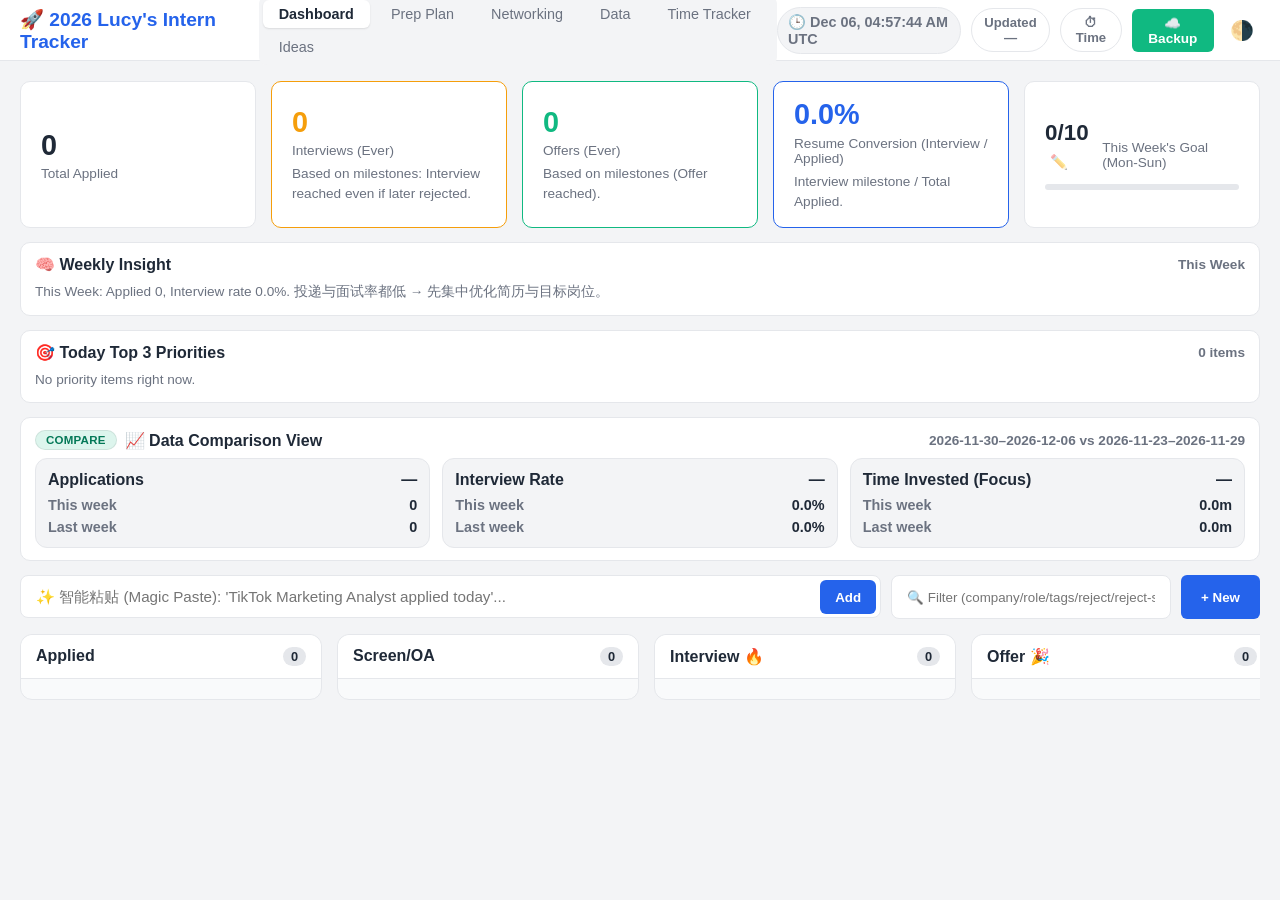
==== commit 077995a0: "Update index.html" ====
--- a/index.html
+++ b/index.html
@@ -4,7 +4,7 @@
   <meta charset="UTF-8" />
   <meta name="viewport" content="width=device-width, initial-scale=1.0, maximum-scale=1.0, user-scalable=no" />
   <title>2026 Lucy's Intern Tracker (Pro Edition)</title>
-  <link rel="stylesheet" href="style.css" />
+  <link rel="stylesheet" href="styles.css" />
 </head>
 <body>
 <header>
@@ -658,4 +658,4 @@
 
 <script src="script.js"></script>
 </body>
-</html>+</html>
--- a/styles.css
+++ b/styles.css
@@ -0,0 +1,901 @@
+:root {
+  --primary: #2563eb;
+  --primary-hover: #1d4ed8;
+  --bg: #f3f4f6;
+  --card-bg: #ffffff;
+  --text-main: #1f2937;
+  --text-sub: #6b7280;
+  --border: #e5e7eb;
+  --success: #10b981;
+  --danger: #ef4444;
+  --warning: #f59e0b;
+  --column-bg: #f9fafb;
+  --input-bg: #ffffff;
+  --pill: #eef2ff;
+  --pill-text: #3730a3;
+}
+
+[data-theme="dark"] {
+  --primary: #3b82f6;
+  --primary-hover: #60a5fa;
+  --bg: #111827;
+  --card-bg: #1f2937;
+  --text-main: #f9fafb;
+  --text-sub: #9ca3af;
+  --border: #374151;
+  --column-bg: #111827;
+  --input-bg: #374151;
+  --pill: #1f2a44;
+  --pill-text: #c7d2fe;
+}
+
+body {
+  font-family: -apple-system, BlinkMacSystemFont, "Segoe UI", Roboto, Helvetica, Arial, sans-serif;
+  margin: 0;
+  padding: 0;
+  background-color: var(--bg);
+  color: var(--text-main);
+  height: 100vh;
+  display: flex;
+  flex-direction: column;
+}
+
+header {
+  background-color: var(--card-bg);
+  border-bottom: 1px solid var(--border);
+  padding: 0 20px;
+  height: 60px;
+  display: flex;
+  align-items: center;
+  justify-content: space-between;
+  flex-shrink: 0;
+}
+.logo {
+  font-weight: 800;
+  color: var(--primary);
+  font-size: 1.2rem;
+  display: flex;
+  align-items: center;
+  gap: 8px;
+}
+.nav-center {
+  display: flex;
+  gap: 5px;
+  background: var(--bg);
+  padding: 4px;
+  border-radius: 8px;
+  flex-wrap: wrap;
+}
+.nav-btn {
+  background: none;
+  border: none;
+  padding: 6px 16px;
+  border-radius: 6px;
+  color: var(--text-sub);
+  font-weight: 500;
+  cursor: pointer;
+  font-size: 0.9rem;
+}
+.nav-btn.active {
+  background: var(--card-bg);
+  color: var(--text-main);
+  box-shadow: 0 1px 2px rgba(0, 0, 0, 0.1);
+  font-weight: 700;
+}
+
+.header-right {
+  display: flex;
+  gap: 10px;
+  align-items: center;
+}
+.backup-btn {
+  background: var(--success);
+  color: white;
+  border: none;
+  padding: 6px 12px;
+  border-radius: 6px;
+  cursor: pointer;
+  font-weight: 600;
+  font-size: 0.85rem;
+  display: flex;
+  align-items: center;
+  gap: 5px;
+}
+.backup-btn:hover { background: #059669; }
+.theme-btn { background: none; border: none; font-size: 1.2rem; cursor: pointer; }
+
+main {
+  flex: 1;
+  overflow-y: auto;
+  padding: 20px;
+  position: relative;
+}
+
+.view {
+  display: none;
+  max-width: 1600px;
+  margin: 0 auto;
+  min-height: 100%;
+  flex-direction: column;
+}
+.view.active { display: flex; animation: fade 0.2s; }
+@keyframes fade { from { opacity: 0; } to { opacity: 1; } }
+
+.stats-row {
+  display: grid;
+  grid-template-columns: repeat(auto-fit, minmax(200px, 1fr));
+  gap: 15px;
+  margin-bottom: 14px;
+  flex-shrink: 0;
+}
+.stat-card {
+  background: var(--card-bg);
+  padding: 15px 20px;
+  border-radius: 10px;
+  border: 1px solid var(--border);
+  display: flex;
+  flex-direction: column;
+  justify-content: center;
+}
+.stat-val { font-size: 1.8rem; font-weight: 800; color: var(--text-main); line-height: 1.2; }
+.stat-label { font-size: 0.85rem; color: var(--text-sub); margin-top: 4px; }
+.stat-bar-bg { height: 6px; background: var(--border); border-radius: 3px; margin-top: 10px; overflow: hidden; }
+.stat-bar-fill { height: 100%; background: var(--primary); transition: width 0.5s; }
+
+.stat-goal-editable { cursor: pointer; transition: opacity 0.2s; }
+.stat-goal-editable:hover { opacity: 0.7; }
+.edit-icon { font-size: 0.9rem; margin-left: 5px; opacity: 0.5; }
+
+.small-note { font-size: 0.85rem; color: var(--text-sub); margin-top: 6px; line-height: 1.5; }
+
+.controls-row { display: flex; gap: 10px; margin-bottom: 15px; flex-shrink: 0; flex-wrap: wrap; }
+.magic-input-wrapper { flex: 1; position: relative; min-width: 300px; }
+.magic-input {
+  width: 100%;
+  padding: 12px 15px;
+  padding-right: 100px;
+  border-radius: 8px;
+  border: 1px solid var(--border);
+  background: var(--card-bg);
+  color: var(--text-main);
+  box-sizing: border-box;
+  font-size: 0.95rem;
+}
+.magic-btn {
+  position: absolute; right: 5px; top: 5px; bottom: 5px;
+  background: var(--primary); color: white; border: none; padding: 0 15px;
+  border-radius: 6px; cursor: pointer; font-weight: 600;
+}
+.filter-input {
+  padding: 0 15px;
+  border-radius: 8px;
+  border: 1px solid var(--border);
+  background: var(--card-bg);
+  color: var(--text-main);
+  width: 280px;
+  height: 44px;
+  box-sizing: border-box;
+}
+
+.board-container {
+  flex: 0 0 auto;
+  display: flex;
+  gap: 15px;
+  overflow-x: auto;
+  padding-bottom: 10px;
+  align-items: flex-start;
+}
+.board-col {
+  min-width: 300px;
+  width: 300px;
+  background: var(--column-bg);
+  border-radius: 12px;
+  border: 1px solid var(--border);
+  display: flex;
+  flex-direction: column;
+  max-height: 100%;
+}
+.col-header {
+  padding: 12px 15px;
+  font-weight: 700;
+  display: flex;
+  justify-content: space-between;
+  border-bottom: 1px solid var(--border);
+  background: var(--card-bg);
+  border-radius: 12px 12px 0 0;
+  position: sticky;
+  top: 0;
+  z-index: 5;
+}
+.col-badge { background: var(--border); padding: 2px 8px; border-radius: 12px; font-size: 0.8rem; }
+.col-body { padding: 10px; overflow-y: auto; flex: 1; }
+
+.k-card {
+  background: var(--card-bg);
+  padding: 15px;
+  border-radius: 8px;
+  border: 1px solid var(--border);
+  margin-bottom: 10px;
+  box-shadow: 0 1px 2px rgba(0, 0, 0, 0.03);
+  cursor: grab;
+  transition: transform 0.1s, opacity 0.2s;
+  position: relative;
+  user-select: none;
+}
+.k-card:hover { transform: translateY(-2px); box-shadow: 0 4px 12px rgba(0,0,0,0.08); z-index: 10; }
+
+.kc-title { font-weight: 600; font-size: 1rem; margin-bottom: 4px; padding-right: 20px; }
+.kc-role { font-size: 0.85rem; color: var(--text-sub); margin-bottom: 8px; }
+.kc-footer { display: flex; justify-content: space-between; align-items: flex-end; font-size: 0.75rem; color: var(--text-sub); margin-top: 10px; }
+.kc-date-group { display: flex; flex-direction: column; gap: 2px; }
+.kc-date { display: flex; align-items: center; gap: 4px; font-weight: 500; }
+.kc-applied-date { font-size: 0.7rem; color: var(--text-sub); opacity: 0.8; }
+.kc-link { text-decoration: none; color: var(--primary); font-weight: 600; }
+.kc-next {
+  margin-top: 8px;
+  background: rgba(37, 99, 235, 0.1);
+  color: var(--primary);
+  padding: 4px 8px;
+  border-radius: 4px;
+  font-size: 0.75rem;
+  display: inline-block;
+}
+
+.pill-row { display:flex; flex-wrap: wrap; gap:6px; margin-top:8px; }
+.pill {
+  display:inline-flex;
+  align-items:center;
+  gap:6px;
+  background: var(--pill);
+  color: var(--pill-text);
+  border: 1px solid var(--border);
+  padding: 2px 8px;
+  border-radius: 999px;
+  font-size: 0.72rem;
+  font-weight: 700;
+  line-height: 1.6;
+  white-space: nowrap;
+}
+.pill.muted { opacity: 0.85; font-weight: 600; }
+
+@keyframes pulse-red {
+  0% { box-shadow: 0 0 0 0 rgba(239, 68, 68, 0.4); border-color: #ef4444; }
+  50% { box-shadow: 0 0 0 4px rgba(239, 68, 68, 0.1); border-color: #ef4444; }
+  100% { box-shadow: 0 0 0 0 rgba(239, 68, 68, 0); border-color: var(--border); }
+}
+.k-card.urgent {
+  animation: pulse-red 2s infinite;
+  border-left: 4px solid #ef4444;
+  background-color: #fef2f2;
+}
+.urgent-badge {
+  position: absolute;
+  top: -10px;
+  right: -5px;
+  background: #ef4444;
+  color: white;
+  font-size: 0.7rem;
+  font-weight: 800;
+  padding: 2px 8px;
+  border-radius: 10px;
+  box-shadow: 0 2px 4px rgba(0,0,0,0.2);
+  z-index: 20;
+}
+
+.k-card.ghosted {
+  opacity: 0.6;
+  background-color: #f9fafb;
+  border: 1px dashed var(--border);
+}
+.follow-up-hint {
+  display: block;
+  margin-top: 6px;
+  padding-top: 6px;
+  border-top: 1px dashed var(--border);
+  color: var(--primary);
+  font-size: 0.75rem;
+  font-weight: 700;
+}
+
+.reminder-panel{
+  background: var(--card-bg);
+  border: 1px solid var(--border);
+  border-radius: 10px;
+  padding: 12px 14px;
+  margin-bottom: 14px;
+  display: none;
+}
+.reminder-header{
+  display:flex;
+  justify-content:space-between;
+  align-items:center;
+  font-weight: 800;
+  margin-bottom: 8px;
+}
+.reminder-count{
+  color: var(--text-sub);
+  font-weight: 700;
+  font-size: 0.85rem;
+}
+.reminder-item{
+  display:flex;
+  justify-content:space-between;
+  gap:10px;
+  padding:10px;
+  border: 1px solid var(--border);
+  background: var(--bg);
+  border-radius: 10px;
+  margin-top: 8px;
+}
+.reminder-title{ font-weight:800; }
+.reminder-sub{ color: var(--text-sub); font-size: 0.85rem; margin-top: 2px; line-height: 1.35; }
+.mini-btn{
+  border:1px solid var(--border);
+  background: var(--card-bg);
+  padding: 6px 10px;
+  border-radius: 6px;
+  cursor:pointer;
+  font-weight:700;
+  font-size: 0.82rem;
+  height: 32px;
+}
+.mini-btn:hover{ border-color: var(--primary); color: var(--primary); }
+.mini-btn.danger{
+  border-color: var(--danger);
+  color: var(--danger);
+  background: rgba(239,68,68,0.06);
+}
+.mini-btn.danger:hover{ border-color: var(--danger); color: var(--danger); background: rgba(239,68,68,0.12); }
+
+.simple-list { max-width: 1000px; margin: 0 auto; padding-bottom: 50px; }
+.prep-card { background: var(--card-bg); border-radius: 8px; padding: 20px; margin-bottom: 15px; border: 1px solid var(--border); }
+.prep-week-header {
+  display: flex;
+  justify-content: space-between;
+  font-weight: bold;
+  margin-bottom: 15px;
+  font-size: 1.1rem;
+  color: var(--primary);
+  border-bottom: 1px solid var(--border);
+  padding-bottom: 8px;
+}
+.task-row {
+  display: flex;
+  align-items: center;
+  gap: 10px;
+  margin-bottom: 10px;
+  padding: 8px;
+  background: var(--bg);
+  border-radius: 8px;
+  border: 1px solid transparent;
+  transition: all 0.2s;
+}
+.task-row:hover { border-color: var(--border); background: #f0fdf4; }
+.task-row.done { opacity: 0.6; background: var(--bg); }
+.task-row.done .task-input { text-decoration: line-through; color: var(--text-sub); }
+.task-cb { cursor: pointer; width: 18px; height: 18px; margin-right: 5px; flex-shrink: 0; }
+.task-input {
+  flex: 1;
+  border: 1px solid transparent;
+  background: transparent;
+  color: var(--text-main);
+  font-size: 0.95rem;
+  font-family: inherit;
+  padding: 4px;
+}
+.task-input:focus { outline: none; border-bottom: 1px solid var(--primary); background: var(--card-bg); }
+.task-actions { display: flex; gap: 5px; opacity: 0.7; }
+.task-row:hover .task-actions { opacity: 1; }
+.icon-btn {
+  border: 1px solid var(--border);
+  background: var(--card-bg);
+  cursor: pointer;
+  padding: 4px 8px;
+  border-radius: 4px;
+  font-size: 0.8rem;
+  display: flex;
+  align-items: center;
+  gap: 4px;
+}
+.icon-btn:hover { background: #eff6ff; color: var(--primary); border-color: var(--primary); }
+.icon-btn.delete:hover { background: #fef2f2; color: var(--danger); border-color: var(--danger); }
+
+.net-grid { display: grid; grid-template-columns: 1fr; gap: 15px; }
+.net-card {
+  background: var(--card-bg);
+  border: 1px solid var(--border);
+  border-radius: 10px;
+  padding: 20px;
+  display: flex;
+  justify-content: space-between;
+  align-items: flex-start;
+}
+.net-info h3 { margin: 0 0 5px 0; font-size: 1.1rem; }
+.net-info p { margin: 0 0 5px 0; color: var(--text-sub); font-size: 0.9rem; }
+.net-tag {
+  display: inline-block;
+  background: var(--bg);
+  padding: 3px 8px;
+  border-radius: 4px;
+  font-size: 0.8rem;
+  border: 1px solid var(--border);
+  margin-right: 5px;
+}
+.net-date { color: var(--text-sub); font-size: 0.85rem; margin-top: 8px; }
+.net-next { color: var(--primary); font-weight: 600; font-size: 0.9rem; margin-top: 4px; display: block; }
+.net-notes {
+  background: var(--bg);
+  padding: 10px;
+  border-radius: 6px;
+  margin-top: 10px;
+  font-size: 0.9rem;
+  color: var(--text-main);
+  white-space: pre-wrap;
+  line-height: 1.5;
+}
+
+.modal-overlay {
+  position: fixed; top: 0; left: 0; width: 100%; height: 100%;
+  background: rgba(0,0,0,0.5); z-index: 1000; display: none;
+  justify-content: center; align-items: flex-start; padding-top: 50px;
+}
+.modal {
+  background: var(--card-bg); width: 720px; max-width: 92%;
+  border-radius: 12px; padding: 25px;
+  box-shadow: 0 10px 25px rgba(0,0,0,0.1);
+  max-height: 85vh; overflow-y: auto;
+}
+.form-grid { display: grid; grid-template-columns: 1fr 1fr; gap: 15px; }
+.form-group { margin-bottom: 15px; }
+.form-group.full { grid-column: span 2; }
+label { display: block; margin-bottom: 6px; font-weight: 500; font-size: 0.9rem; color: var(--text-sub); }
+input, select, textarea {
+  width: 100%;
+  padding: 10px;
+  border-radius: 6px;
+  border: 1px solid var(--border);
+  background: var(--bg);
+  color: var(--text-main);
+  box-sizing: border-box;
+  font-family: inherit;
+}
+textarea { resize: vertical; min-height: 90px; }
+.btn { padding: 10px 20px; border-radius: 6px; border: none; cursor: pointer; font-weight: 600; height: 44px; }
+.btn-primary { background: var(--primary); color: white; }
+.btn-ghost { background: transparent; color: var(--text-sub); border: 1px solid var(--border); }
+.btn-danger { background: rgba(239,68,68,0.1); color: var(--danger); }
+.hint-text { font-size: 0.8rem; color: var(--text-sub); margin-top: 4px; }
+
+.ab-grid { display:grid; grid-template-columns: repeat(auto-fit, minmax(220px, 1fr)); gap: 12px; margin-top: 12px; }
+.ab-card {
+  background: var(--bg);
+  border: 1px solid var(--border);
+  border-radius: 10px;
+  padding: 12px;
+}
+.ab-title { font-weight: 800; margin-bottom: 6px; }
+.ab-metric { font-size: 0.9rem; color: var(--text-sub); display:flex; justify-content:space-between; gap:8px; }
+.ab-metric b { color: var(--text-main); }
+
+.divider { height:1px; background: var(--border); margin: 12px 0; }
+
+.match-wrap{
+  background: var(--bg);
+  border: 1px solid var(--border);
+  border-radius: 10px;
+  padding: 12px;
+}
+.match-top{ display:flex; justify-content:space-between; align-items:center; margin-bottom:8px; }
+.match-score{ font-weight: 800; color: var(--primary); }
+.match-bar-bg{ height: 8px; background: var(--border); border-radius: 999px; overflow:hidden; }
+.match-bar-fill{ height: 100%; width: 0%; background: var(--primary); transition: width 0.25s; }
+.missing-tags{ display:flex; gap:6px; flex-wrap:wrap; margin-top:8px; }
+.missing-tag{
+  border: 1px dashed var(--border);
+  border-radius: 999px;
+  padding: 3px 8px;
+  font-size: 0.75rem;
+  font-weight: 700;
+  color: var(--text-sub);
+  background: transparent;
+}
+
+.simple-table{
+  width:100%;
+  border-collapse:separate;
+  border-spacing:0;
+  overflow:hidden;
+  border:1px solid var(--border);
+  border-radius:10px;
+  background:var(--card-bg);
+  margin-top: 10px;
+}
+.simple-table th, .simple-table td{
+  padding:10px 12px;
+  border-bottom:1px solid var(--border);
+  font-size:0.9rem;
+  text-align:left;
+  vertical-align:top;
+}
+.simple-table th{ background:var(--bg); color:var(--text-sub); font-weight:800; }
+.simple-table tr:last-child td{ border-bottom:none; }
+
+.cond-hidden{ display:none; }
+
+.header-clock{
+  font-weight: 800;
+  color: var(--text-sub);
+  font-size: 0.9rem;
+  padding: 6px 10px;
+  border: 1px solid var(--border);
+  border-radius: 999px;
+  background: var(--bg);
+}
+.header-pill{
+  border: 1px solid var(--border);
+  background: var(--card-bg);
+  padding: 6px 10px;
+  border-radius: 999px;
+  cursor: pointer;
+  font-weight: 800;
+  font-size: 0.82rem;
+  color: var(--text-sub);
+}
+.header-pill:hover{
+  border-color: var(--primary);
+  color: var(--primary);
+}
+
+.k-card.rejected{
+  opacity: 0.78;
+  border-style: dashed;
+}
+.k-card.rejected:hover{
+  opacity: 0.92;
+}
+
+.ms-wrap{
+  border: 1px solid var(--border);
+  background: var(--bg);
+  border-radius: 10px;
+  padding: 10px;
+}
+.ms-row{
+  display: grid;
+  grid-template-columns: 18px 120px 1fr;
+  gap: 10px;
+  align-items: center;
+  padding: 6px 2px;
+}
+.ms-row input[type="date"]{ height: 38px; }
+.ms-row .ms-label{
+  font-weight: 800;
+  color: var(--text-main);
+  font-size: 0.9rem;
+}
+
+.time-wrap{
+  display:grid;
+  grid-template-columns: 1.1fr 1fr;
+  gap: 18px;
+}
+.time-card{
+  background: var(--card-bg);
+  border: 1px solid var(--border);
+  border-radius: 12px;
+  padding: 16px;
+}
+.time-title{
+  font-size: 1.2rem;
+  font-weight: 900;
+  margin: 0 0 8px 0;
+}
+.time-sub{ color: var(--text-sub); font-size: 0.9rem; margin-bottom: 14px; }
+.mode-tabs{
+  display:flex; gap:8px; margin-bottom: 12px;
+  background: var(--bg); padding: 4px; border-radius: 10px;
+}
+.mode-btn{
+  border: none; background: transparent; padding: 8px 12px; border-radius: 8px;
+  font-weight: 700; cursor:pointer; color: var(--text-sub);
+}
+.mode-btn.active{
+  background: var(--card-bg);
+  color: var(--text-main);
+  box-shadow: 0 1px 2px rgba(0,0,0,0.1);
+}
+.time-grid{
+  display:grid; grid-template-columns: 1fr 1fr; gap: 10px;
+}
+.time-kpi{
+  display:flex; justify-content:space-between; gap:10px; padding: 10px;
+  border: 1px solid var(--border); border-radius: 10px; background: var(--bg);
+  font-weight: 800;
+}
+.time-actions{
+  display:flex; gap:8px; flex-wrap: wrap; margin-top: 8px;
+}
+.time-actions .btn{ height: 40px; padding: 0 12px; }
+.time-edit-row{
+  display:grid; grid-template-columns: 1.1fr 0.8fr 0.8fr 0.9fr 0.9fr 1.1fr 1fr 70px 80px;
+  gap: 8px; align-items:center;
+}
+.time-edit-row input, .time-edit-row select{
+  height: 34px; padding: 6px 8px; font-size: 0.82rem;
+}
+.chart-card{
+  background: var(--card-bg); border:1px solid var(--border); border-radius:12px; padding: 16px;
+}
+.chart-head{
+  display:flex; justify-content:space-between; align-items:center; margin-bottom: 8px; gap: 10px;
+}
+.chart-tabs{
+  display:flex; gap:6px; background: var(--bg); padding: 4px; border-radius: 10px;
+}
+.chart-btn{
+  border:none; background: transparent; padding: 6px 10px; border-radius: 8px; cursor: pointer;
+  font-weight: 700; color: var(--text-sub);
+}
+.chart-btn.active{
+  background: var(--card-bg); color: var(--text-main); box-shadow: 0 1px 2px rgba(0,0,0,0.1);
+}
+.chart-box{
+  border: 1px dashed var(--border);
+  border-radius: 12px;
+  background: var(--bg);
+  padding: 10px;
+  min-height: 260px;
+}
+.chart-legend{
+  display:flex; gap:8px; flex-wrap: wrap; margin-top: 10px;
+}
+.legend-item{
+  display:flex; align-items:center; gap:6px; font-size: 0.82rem;
+  border:1px solid var(--border); padding:4px 8px; border-radius: 999px; background: var(--card-bg);
+}
+.legend-dot{
+  width: 10px; height: 10px; border-radius: 999px; display:inline-block;
+}
+.chart-detail{
+  margin-top: 10px;
+  background: var(--card-bg);
+  border: 1px solid var(--border);
+  border-radius: 10px;
+  padding: 10px;
+  font-size: 0.9rem;
+  font-weight: 700;
+}
+.report-box{
+  width:100%;
+  height:140px;
+  margin-top:10px;
+  border:1px solid var(--border);
+  border-radius:10px;
+  padding:10px;
+  background: var(--bg);
+  font-family: inherit;
+  font-size: 0.9rem;
+  color: var(--text-main);
+  resize: vertical;
+}
+
+.session-filter{
+  display:flex;
+  justify-content:space-between;
+  align-items:flex-end;
+  gap:10px;
+  flex-wrap: wrap;
+  margin: 6px 0 12px;
+}
+.filter-tabs{
+  display:flex; gap:6px; background: var(--bg); padding:4px; border-radius: 10px;
+}
+.filter-btn{
+  border:none; background: transparent; padding: 6px 10px; border-radius: 8px; cursor: pointer;
+  font-weight: 700; color: var(--text-sub);
+}
+.filter-btn.active{
+  background: var(--card-bg); color: var(--text-main); box-shadow: 0 1px 2px rgba(0,0,0,0.1);
+}
+.filter-inputs{
+  display:flex; gap:10px; flex-wrap:wrap; align-items:flex-end;
+}
+.session-day{
+  font-weight: 900;
+  margin: 10px 0 6px;
+  color: var(--text-sub);
+}
+
+.idea-form{
+  display:grid;
+  grid-template-columns: 1fr 1fr;
+  gap: 10px;
+}
+.idea-form textarea{
+  grid-column: span 2;
+  min-height: 90px;
+}
+.idea-actions{
+  grid-column: span 2;
+  display:flex;
+  gap:8px;
+  justify-content:flex-end;
+}
+.idea-list{
+  margin-top:10px;
+  display:flex;
+  flex-direction:column;
+  gap:8px;
+}
+.idea-item{
+  background: var(--bg);
+  border: 1px solid var(--border);
+  border-radius: 10px;
+  padding: 10px;
+}
+.idea-meta{
+  display:flex;
+  justify-content:space-between;
+  font-size: 0.82rem;
+  color: var(--text-sub);
+  margin-bottom: 6px;
+}
+.idea-tag{
+  font-weight: 900;
+  color: var(--primary);
+}
+.idea-body{
+  margin-top: 6px;
+  white-space: pre-wrap;
+  line-height: 1.55;
+}
+.idea-body.collapsed{
+  max-height: 110px;
+  overflow: hidden;
+  position: relative;
+}
+.idea-body.collapsed:after{
+  content:'';
+  position:absolute;
+  left:0; right:0; bottom:0;
+  height: 44px;
+  background: linear-gradient(180deg, rgba(0,0,0,0), var(--bg));
+}
+.idea-toggle{
+  margin-top: 8px;
+  color: var(--primary);
+  font-weight: 900;
+  cursor: pointer;
+  display:inline-flex;
+  gap:6px;
+  align-items:center;
+  user-select:none;
+}
+.idea-badges{ display:flex; gap:6px; align-items:center; flex-wrap:wrap; }
+.badge{
+  display:inline-flex;
+  align-items:center;
+  gap:6px;
+  font-size: 0.72rem;
+  font-weight: 900;
+  padding: 2px 8px;
+  border-radius: 999px;
+  border: 1px solid var(--border);
+  background: var(--card-bg);
+}
+.badge.archived{ background: rgba(107,114,128,0.12); color: var(--text-sub); }
+.badge.done{ background: rgba(16,185,129,0.12); color: var(--success); border-color: rgba(16,185,129,0.25); }
+.tag-list{
+  display:flex;
+  flex-wrap:wrap;
+  gap:6px;
+  margin-top:8px;
+}
+.tag-pill{
+  display:inline-flex;
+  align-items:center;
+  gap:6px;
+  border:1px solid var(--border);
+  background: var(--card-bg);
+  padding: 2px 8px;
+  border-radius: 999px;
+  font-size: 0.78rem;
+  font-weight: 800;
+}
+.tag-pill button{
+  border:none;
+  background: transparent;
+  cursor:pointer;
+  font-weight: 900;
+  color: var(--danger);
+  line-height: 1;
+}
+.tag-pill .edit{
+  color: var(--primary);
+}
+
+.btn-3d{
+  display:inline-flex;
+  align-items:center;
+  justify-content:center;
+  gap:8px;
+  height:38px;
+  padding:0 14px;
+  border-radius: 10px;
+  border: 1px solid rgba(0,0,0,0.12);
+  font-weight: 900;
+  cursor: pointer;
+  user-select: none;
+  box-shadow: 0 6px 0 rgba(0,0,0,0.14), 0 10px 18px rgba(0,0,0,0.12);
+  transform: translateY(0);
+  transition: transform 0.08s ease, box-shadow 0.08s ease, filter 0.12s ease;
+}
+.btn-3d:hover{ filter: brightness(1.03); }
+.btn-3d:active{
+  transform: translateY(3px);
+  box-shadow: 0 3px 0 rgba(0,0,0,0.16), 0 7px 14px rgba(0,0,0,0.12);
+}
+.btn-3d-primary{
+  background: linear-gradient(180deg, #3b82f6, #2563eb);
+  color: #fff;
+}
+
+@media (max-width: 980px){
+  .time-wrap{ grid-template-columns: 1fr; }
+  .idea-form{ grid-template-columns: 1fr; }
+  .idea-form textarea, .idea-actions{ grid-column: span 1; }
+}
+
+.idea-toolbar{
+  display:flex;
+  gap:10px;
+  align-items:center;
+  flex-wrap:wrap;
+  margin: 10px 0 12px;
+}
+.idea-filter-input{
+  flex: 1;
+  min-width: 220px;
+  height: 38px;
+  padding: 0 12px;
+  border-radius: 10px;
+  border: 1px solid var(--border);
+  background: var(--card-bg);
+  color: var(--text-main);
+  box-sizing: border-box;
+}
+.idea-filter-select{
+  height: 38px;
+  padding: 0 10px;
+  border-radius: 10px;
+  border: 1px solid var(--border);
+  background: var(--card-bg);
+  color: var(--text-main);
+}
+
+.viz-tag{
+  display:inline-flex;
+  align-items:center;
+  justify-content:center;
+  padding: 3px 10px;
+  border-radius: 999px;
+  font-size: 0.72rem;
+  font-weight: 900;
+  letter-spacing: .02em;
+  border:1px solid rgba(0,0,0,0.08);
+}
+.viz-blue{ background: rgba(37,99,235,0.12); color: var(--primary); }
+.viz-purple{ background: rgba(139,92,246,0.14); color: #6d28d9; }
+.viz-amber{ background: rgba(245,158,11,0.14); color: #b45309; }
+.viz-red{ background: rgba(239,68,68,0.14); color: #b91c1c; }
+.viz-green{ background: rgba(16,185,129,0.14); color: #047857; }
+
+.compare-grid{ display:grid; grid-template-columns: repeat(auto-fit, minmax(220px,1fr)); gap:12px; margin-top: 8px; }
+.compare-card{ background: var(--bg); border:1px solid var(--border); border-radius: 12px; padding: 12px; }
+.compare-title{ display:flex; align-items:center; justify-content:space-between; gap:10px; font-weight: 900; }
+.compare-rows{ margin-top: 8px; display:grid; gap:6px; }
+.compare-row{ display:flex; justify-content:space-between; font-weight:800; font-size: 0.9rem; }
+.compare-row span{ color: var(--text-sub); font-weight:700; }
+.compare-delta{ font-weight: 900; }
+.compare-delta.up{ color: var(--success); }
+.compare-delta.down{ color: var(--danger); }
